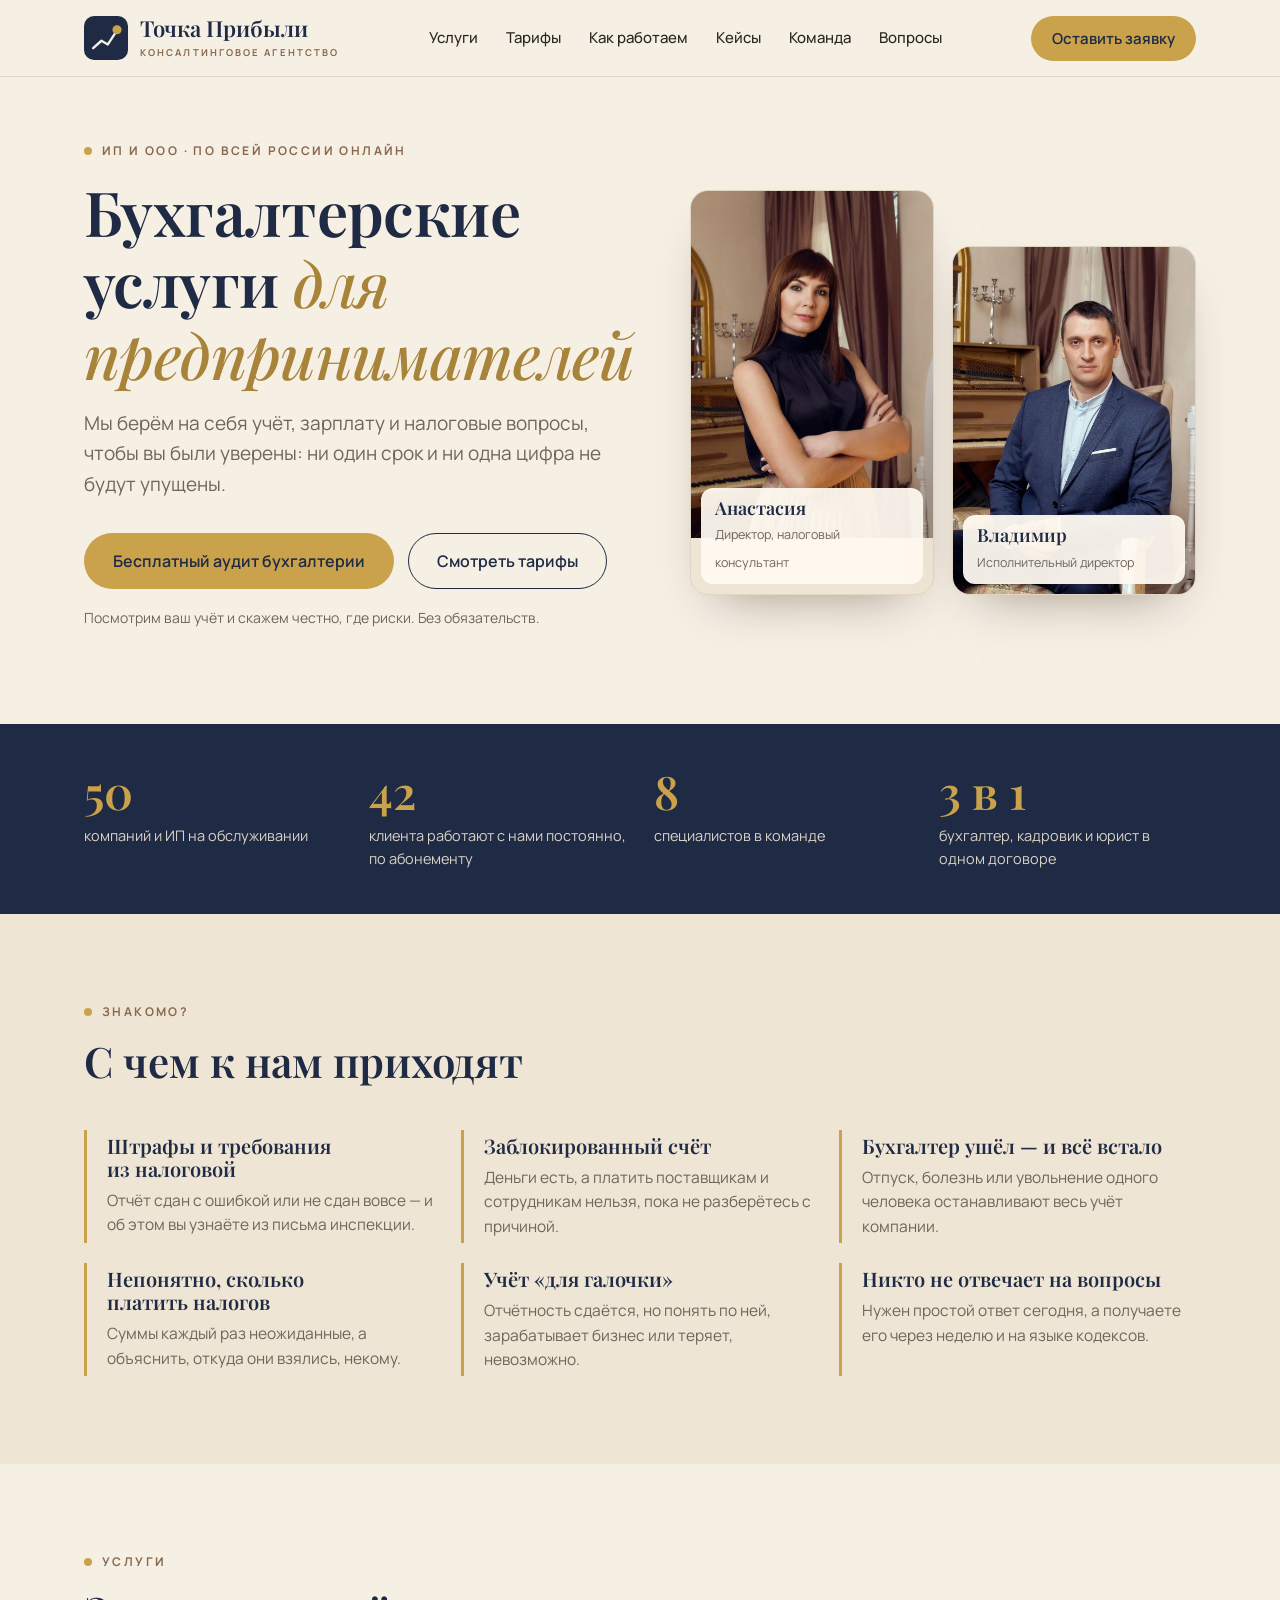
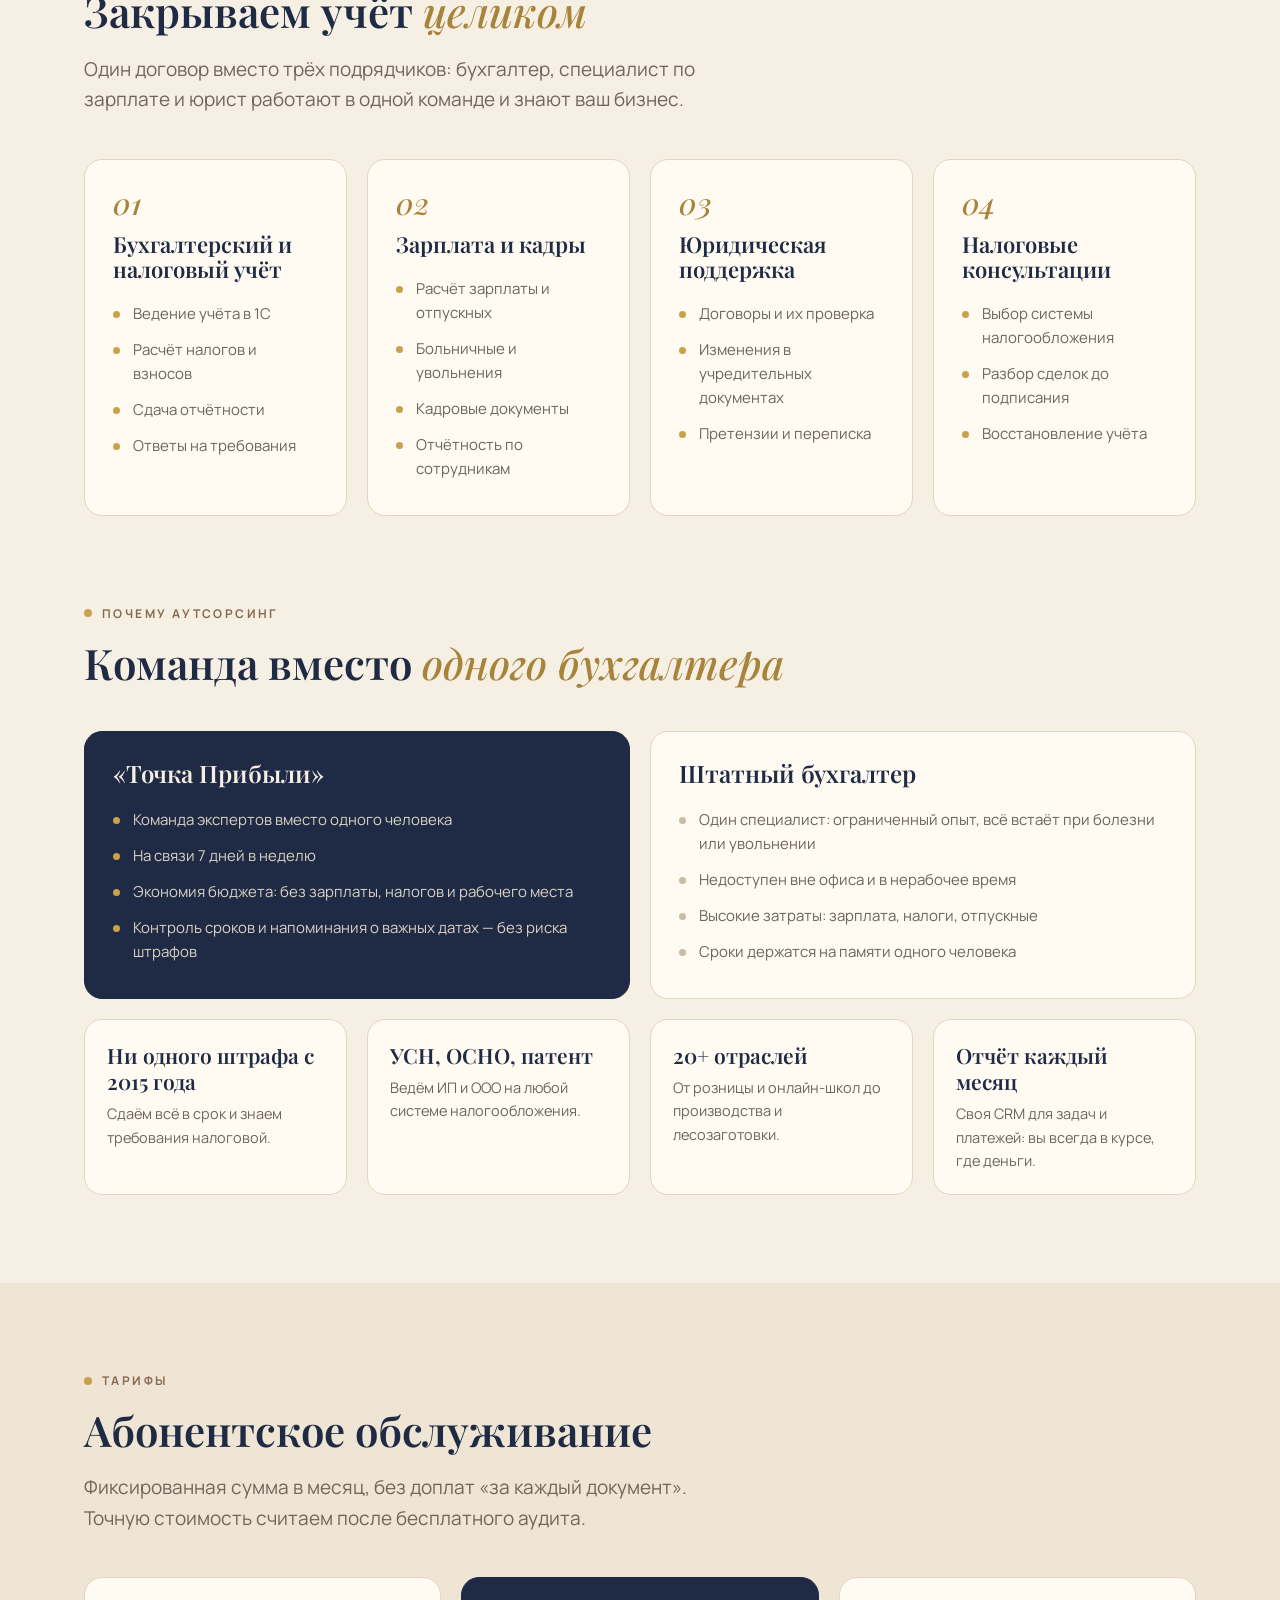
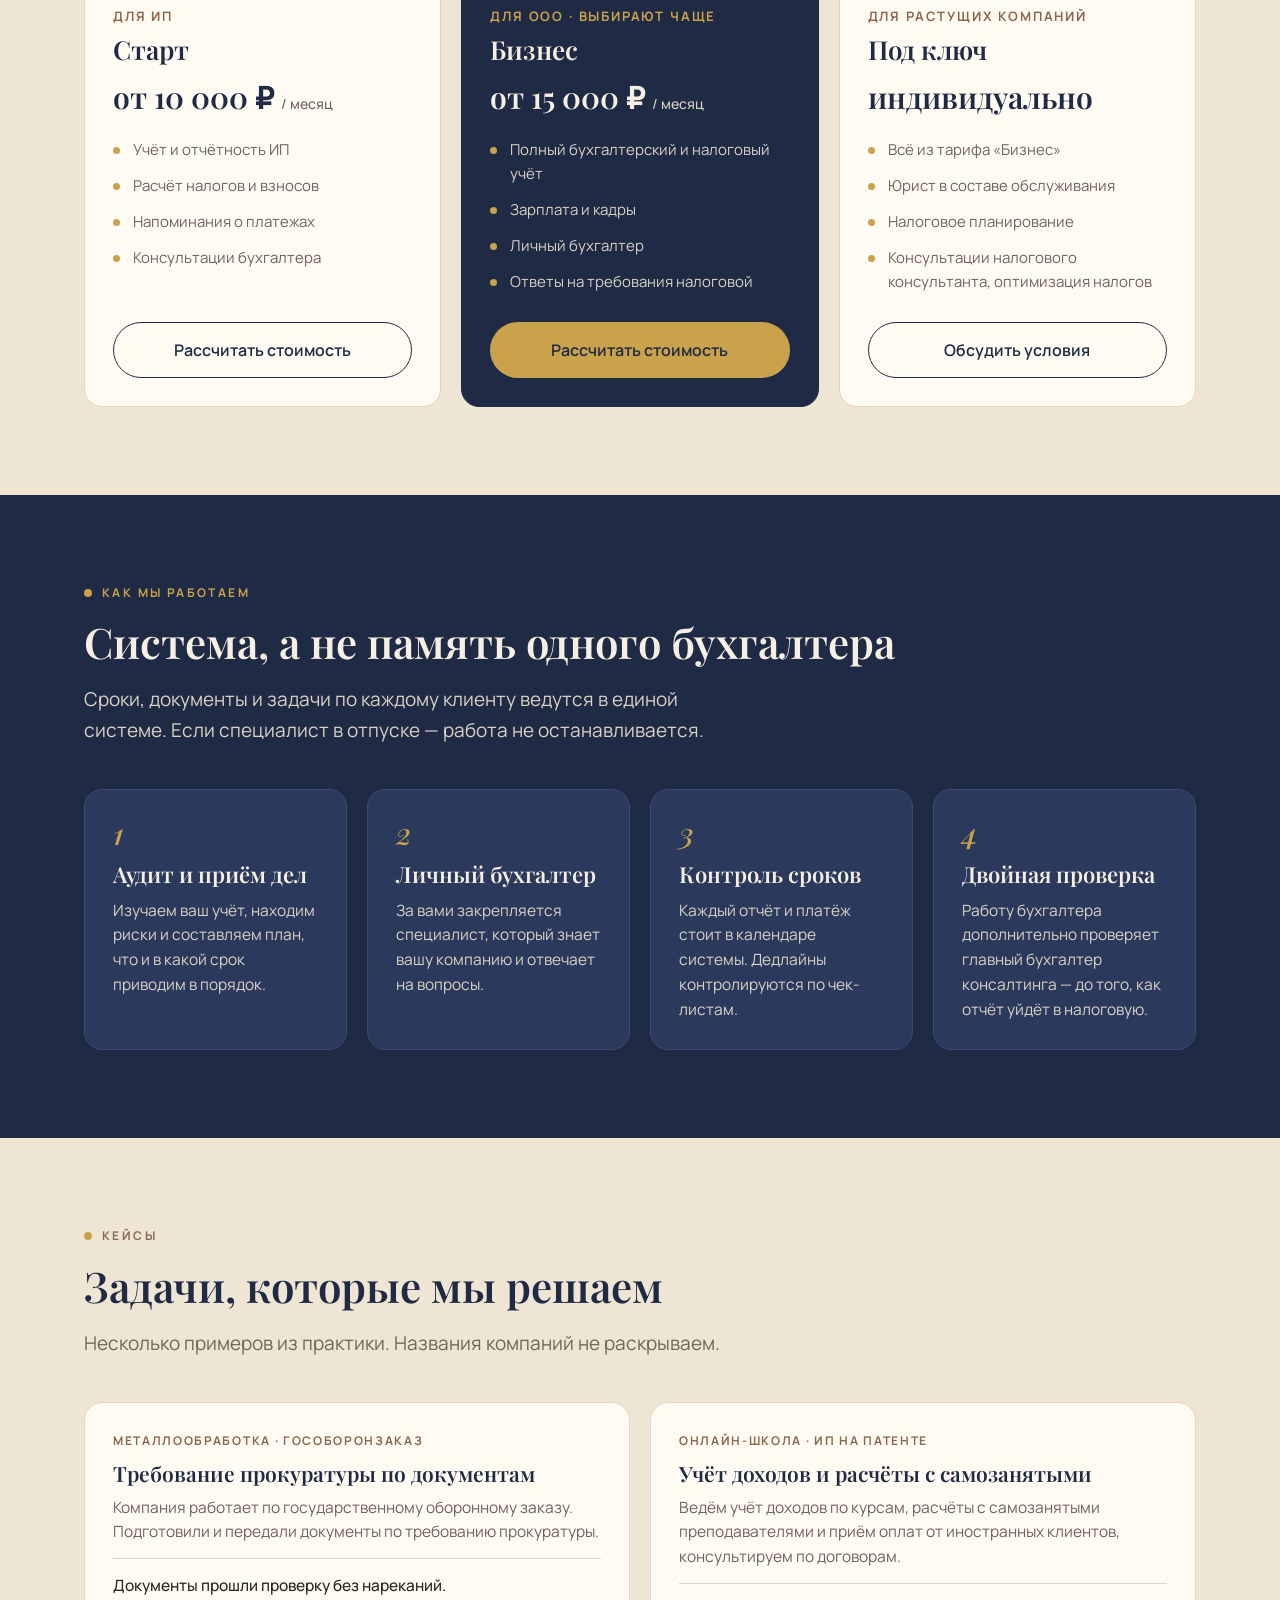
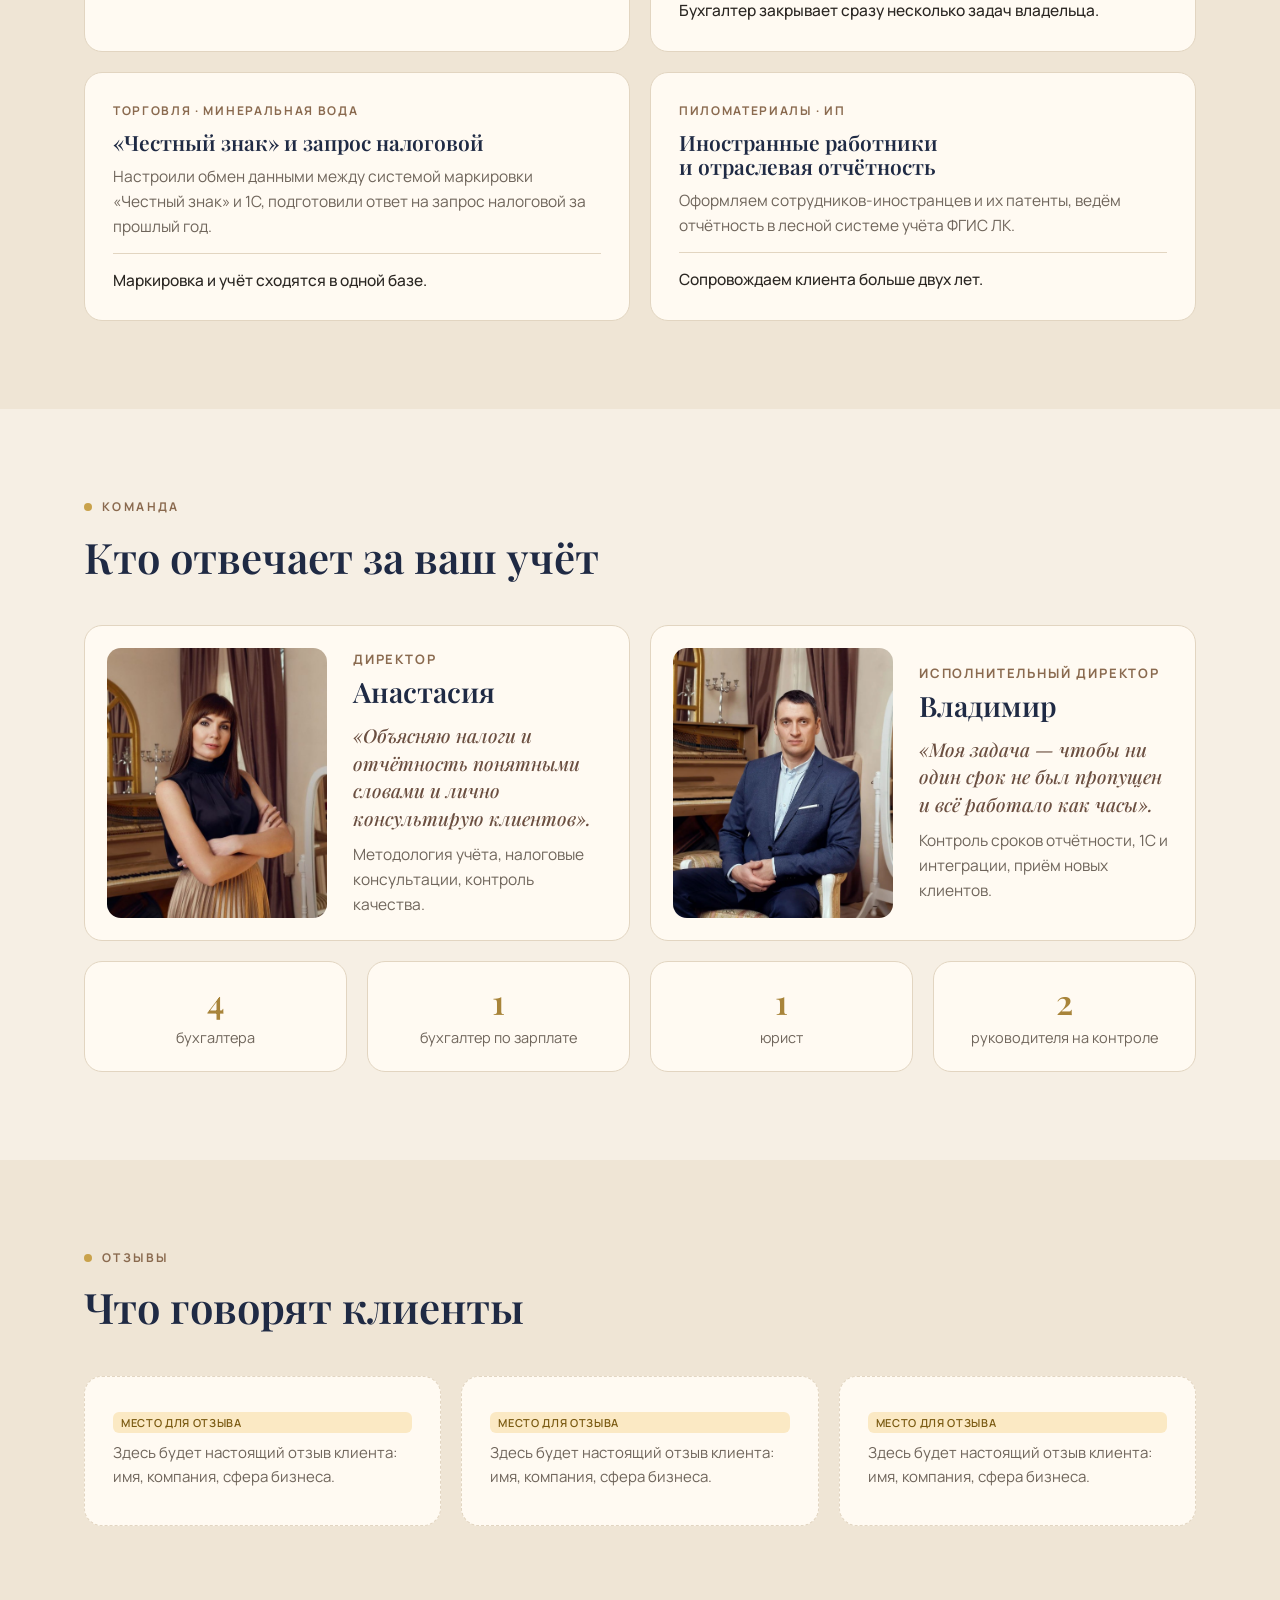
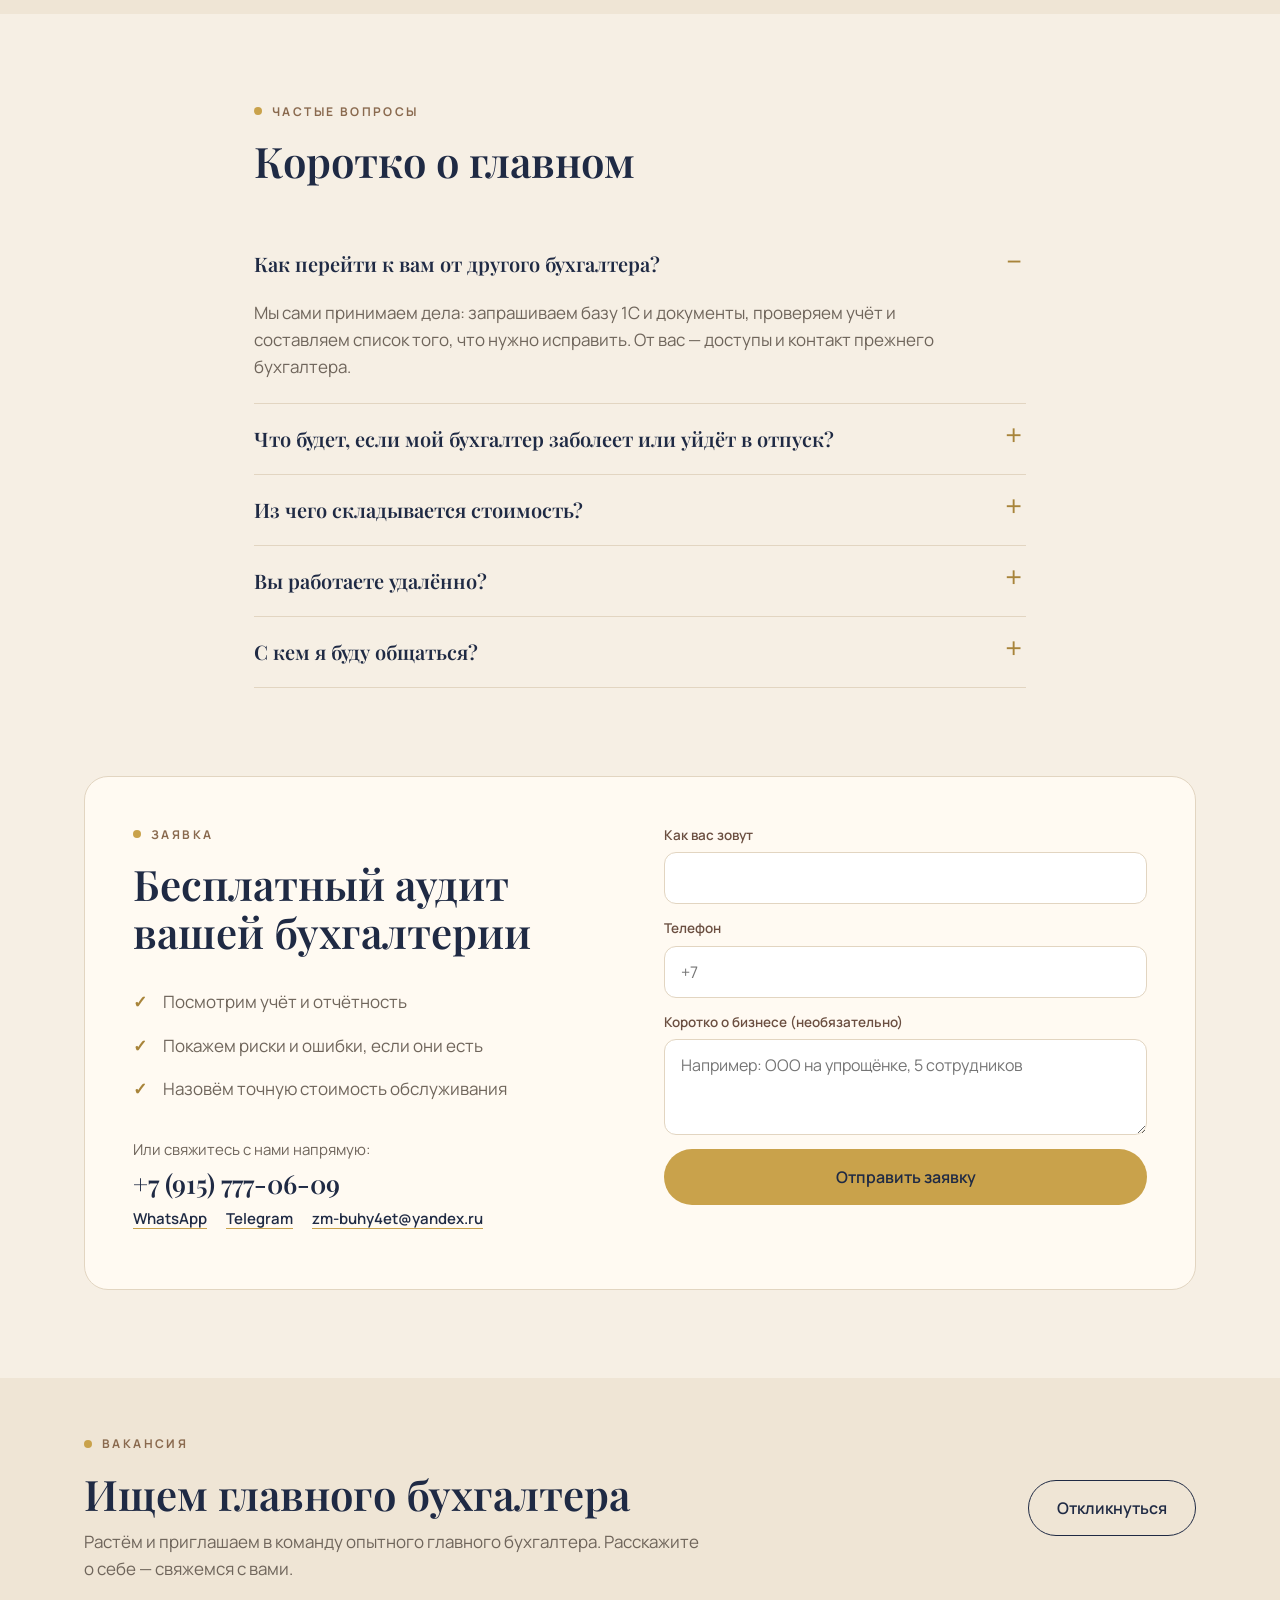
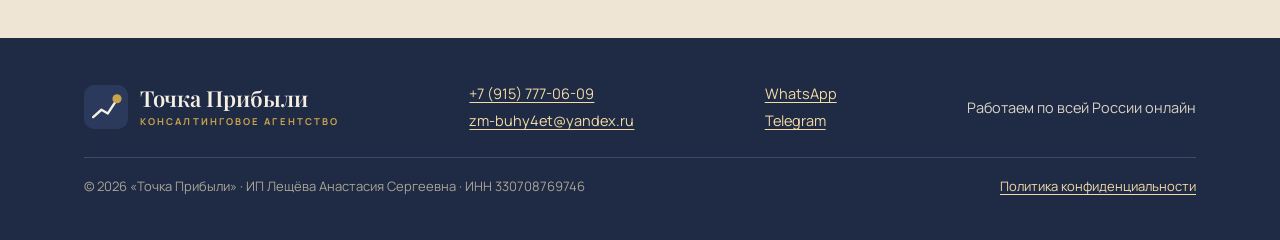
==== index.html @ 7313e1ba "Данные со старого сайта: контакты, кейсы, сравнение, реквизиты Co-Authored-By: Claude Fable 5.2 <nor" ====
<!doctype html>
<html lang="ru">
<head>
<meta charset="utf-8">
<meta name="viewport" content="width=device-width, initial-scale=1">
<title>Точка Прибыли — бухгалтерия и налоговый консалтинг для бизнеса</title>
<meta name="description" content="Консалтинговое агентство «Точка Прибыли»: бухгалтерское обслуживание, зарплата и кадры, юридическая поддержка. За ваш учёт лично отвечают владельцы.">
<link rel="icon" href="logo-mark.svg" type="image/svg+xml">
<link rel="preconnect" href="https://fonts.googleapis.com">
<link rel="preconnect" href="https://fonts.gstatic.com" crossorigin>
<link href="https://fonts.googleapis.com/css2?family=Manrope:wght@400;500;600;700&family=Playfair+Display:ital,wght@0,500;0,600;1,500&display=swap" rel="stylesheet">
<style>
  /* Палитра взята с фотографий: кремовые стены, шторы какао, синий пиджак, золотые рамы */
  :root {
    --cream: #f6efe4;
    --cream-2: #efe5d5;
    --paper: #fffaf2;
    --cocoa: #6b4f41;
    --cocoa-soft: #8a6a4f;
    --navy: #1f2a44;
    --navy-2: #2b3a5c;
    --gold: #c9a24b;
    --gold-dark: #a8843a;
    --ink: #2a2622;
    --muted: #6f655b;
    --line: #e2d5c1;
    --serif: 'Playfair Display', Georgia, 'Times New Roman', serif;
    --sans: Manrope, 'Helvetica Neue', Arial, sans-serif;
  }
  * { box-sizing: border-box; }
  html { scroll-behavior: smooth; }
  body { margin: 0; background: var(--cream); color: var(--ink); font-family: var(--sans); font-size: 17px; line-height: 1.6; -webkit-font-smoothing: antialiased; }
  img { max-width: 100%; display: block; }
  a { color: inherit; }
  .wrap { max-width: 1160px; margin: 0 auto; padding: 0 24px; }
  h1, h2, h3 { font-family: var(--serif); font-weight: 600; color: var(--navy); line-height: 1.15; margin: 0; text-wrap: balance; }
  h1 { font-size: clamp(36px, 5.2vw, 62px); letter-spacing: -0.01em; }
  h2 { font-size: clamp(28px, 3.6vw, 42px); }
  h3 { font-size: 22px; }
  h1 em, h2 em { font-style: italic; font-weight: 500; color: var(--gold-dark); }
  section { padding: 88px 0; }
  .eyebrow { font-size: 12px; font-weight: 700; letter-spacing: 0.2em; text-transform: uppercase; color: var(--cocoa-soft); margin-bottom: 16px; display: flex; align-items: center; gap: 10px; }
  .eyebrow::before { content: ""; width: 8px; height: 8px; border-radius: 50%; background: var(--gold); }
  .lead { font-size: 19px; color: var(--muted); max-width: 640px; margin: 18px 0 0; }
  .head { margin-bottom: 44px; }

  .btn { display: inline-flex; align-items: center; justify-content: center; gap: 10px; padding: 16px 28px; border-radius: 999px; font: 600 16px var(--sans); text-decoration: none; border: 1.5px solid transparent; cursor: pointer; transition: transform .15s, background .15s, color .15s; }
  .btn:hover { transform: translateY(-1px); }
  .btn-gold { background: var(--gold); color: var(--navy); }
  .btn-gold:hover { background: #d6b05b; }
  .btn-line { border-color: var(--navy); color: var(--navy); background: transparent; }
  .btn-line:hover { background: var(--navy); color: var(--cream); }
  .btn:focus-visible, a:focus-visible, summary:focus-visible, input:focus-visible, textarea:focus-visible { outline: 3px solid var(--gold); outline-offset: 3px; }

  /* Шапка */
  header.top { position: sticky; top: 0; z-index: 20; background: rgba(246,239,228,.92); backdrop-filter: blur(10px); border-bottom: 1px solid var(--line); }
  .top .wrap { display: flex; align-items: center; justify-content: space-between; gap: 24px; height: 76px; }
  .logo { display: flex; align-items: center; gap: 12px; text-decoration: none; }
  .logo svg { width: 44px; height: 44px; flex: none; }
  .logo b { display: block; font: 600 22px/1.1 var(--serif); color: var(--navy); white-space: nowrap; }
  .logo span { display: block; font-size: 9.5px; font-weight: 700; letter-spacing: .22em; text-transform: uppercase; color: var(--cocoa-soft); margin-top: 4px; white-space: nowrap; }
  nav.menu { display: flex; gap: 28px; font-size: 15px; font-weight: 500; }
  nav.menu a { text-decoration: none; color: var(--ink); }
  nav.menu a:hover { color: var(--gold-dark); }
  .top .btn { padding: 11px 20px; font-size: 15px; }

  /* Первый экран */
  .hero { padding: 64px 0 80px; }
  .hero .wrap { display: grid; grid-template-columns: 1.05fr 1fr; gap: 56px; align-items: center; }
  .hero-cta { display: flex; flex-wrap: wrap; gap: 14px; margin-top: 34px; }
  .hero-note { margin-top: 18px; font-size: 14px; color: var(--muted); }
  .duo { display: grid; grid-template-columns: 1fr 1fr; gap: 18px; }
  .person { position: relative; border-radius: 18px; overflow: hidden; background: var(--cream-2); border: 1px solid var(--line); box-shadow: 0 24px 50px -28px rgba(60,40,25,.5); }
  .person:nth-child(2) { margin-top: 56px; }
  .person img { width: 100%; aspect-ratio: 3 / 4.3; object-fit: cover; }
  .person .anastasia { object-position: 50% 30%; }
  .person .vladimir { object-position: 56% 30%; }
  .person figcaption { position: absolute; left: 10px; right: 10px; bottom: 10px; background: rgba(255,250,242,.94); border-radius: 12px; padding: 10px 14px; }
  .person figcaption b { display: block; font: 600 18px/1.2 var(--serif); color: var(--navy); }
  .person figcaption span { font-size: 12.5px; color: var(--muted); }
  figure { margin: 0; }

  /* Цифры */
  .stats { background: var(--navy); color: var(--cream); padding: 44px 0; }
  .stats .wrap { display: grid; grid-template-columns: repeat(4, 1fr); gap: 28px; }
  .stat b { display: block; font: 600 46px/1 var(--serif); color: var(--gold); }
  .stat span { display: block; margin-top: 10px; font-size: 14.5px; color: #d9d2c5; }

  /* Сетки карточек */
  .grid { display: grid; gap: 20px; }
  .g3 { grid-template-columns: repeat(3, 1fr); }
  .g4 { grid-template-columns: repeat(4, 1fr); }
  .g2 { grid-template-columns: repeat(2, 1fr); }
  .card { background: var(--paper); border: 1px solid var(--line); border-radius: 18px; padding: 28px; }
  .card p { margin: 10px 0 0; color: var(--muted); font-size: 15.5px; }
  .card ul { margin: 14px 0 0; padding: 0; list-style: none; font-size: 15px; color: var(--muted); }
  .card li { padding: 6px 0 6px 20px; position: relative; }
  .card li::before { content: ""; position: absolute; left: 0; top: 15px; width: 7px; height: 7px; border-radius: 50%; background: var(--gold); }
  .num { font: 500 italic 30px/1 var(--serif); color: var(--gold-dark); margin-bottom: 14px; }

  .pains { background: var(--cream-2); }
  .pain { border-left: 3px solid var(--gold); padding: 4px 0 4px 20px; }
  .pain h3 { font-size: 20px; }
  .pain p { margin: 8px 0 0; color: var(--muted); font-size: 15.5px; }

  /* Тарифы */
  .plan { display: flex; flex-direction: column; }
  .plan .for { font-size: 13px; font-weight: 700; letter-spacing: .14em; text-transform: uppercase; color: var(--cocoa-soft); }
  .plan h3 { margin-top: 8px; font-size: 26px; }
  .price { margin: 16px 0 4px; font: 600 30px/1.1 var(--serif); color: var(--navy); }
  .price small { font: 500 14px var(--sans); color: var(--muted); }
  .plan ul { flex: 1; }
  .plan .btn { margin-top: 22px; }
  .plan.best { background: var(--navy); border-color: var(--navy); color: var(--cream); }
  .plan.best h3, .plan.best .price { color: var(--cream); }
  .plan.best .for { color: var(--gold); }
  .plan.best ul, .plan.best .price small { color: #d9d2c5; }
  .todo { display: inline-block; font: 600 11px var(--sans); letter-spacing: .06em; text-transform: uppercase; background: #fbe9c4; color: #7a5a12; border-radius: 6px; padding: 3px 8px; vertical-align: middle; }

  /* Как мы работаем */
  .work { background: var(--navy); color: var(--cream); }
  .work h2, .work h3 { color: var(--cream); }
  .work .eyebrow { color: var(--gold); }
  .work .lead { color: #d9d2c5; }
  .work .card { background: var(--navy-2); border-color: #3b4a6e; }
  .work .card p { color: #d9d2c5; }
  .work .num { color: var(--gold); }

  /* Основатели */
  .founder { display: grid; grid-template-columns: 220px 1fr; gap: 26px; align-items: center; padding: 22px; }
  .founder img { width: 220px; height: 270px; object-fit: cover; border-radius: 14px; }
  .founder .role { font-size: 13px; font-weight: 700; letter-spacing: .14em; text-transform: uppercase; color: var(--cocoa-soft); }
  .founder h3 { font-size: 28px; margin-top: 6px; }
  .founder blockquote { margin: 14px 0 0; font: 500 italic 19px/1.45 var(--serif); color: var(--cocoa); }
  .roles { margin-top: 20px; }
  .roles .card { padding: 22px; text-align: center; }
  .roles b { display: block; font: 600 34px/1 var(--serif); color: var(--gold-dark); }
  .roles span { display: block; margin-top: 8px; font-size: 14.5px; color: var(--muted); }

  .review { border-style: dashed; color: var(--muted); font-size: 15px; min-height: 150px; display: flex; flex-direction: column; justify-content: center; gap: 8px; }

  /* Аутсорс против штатного бухгалтера */
  .vs h3 { font-size: 24px; margin-bottom: 6px; }
  .vs .yes { background: var(--navy); border-color: var(--navy); }
  .vs .yes h3 { color: var(--cream); }
  .vs .yes ul { color: #d9d2c5; }
  .vs .no li::before { background: #c9bba6; }
  .facts { margin-top: 20px; }
  .facts .card { padding: 22px; }
  .facts b { display: block; font: 600 21px/1.25 var(--serif); color: var(--navy); }
  .facts span { display: block; margin-top: 8px; font-size: 14.5px; color: var(--muted); }

  /* Кейсы */
  .case .tag { font-size: 12px; font-weight: 700; letter-spacing: .14em; text-transform: uppercase; color: var(--cocoa-soft); margin-bottom: 10px; }
  .case h3 { font-size: 21px; }
  .case .res { margin-top: 14px; padding-top: 14px; border-top: 1px solid var(--line); color: var(--ink); font-weight: 500; }

  .direct { margin-top: 28px; font-size: 15px; color: var(--muted); }
  .direct a { display: inline-block; margin: 8px 16px 0 0; font-weight: 600; color: var(--navy); text-decoration-color: var(--gold); text-underline-offset: 4px; }
  .direct .tel { display: block; font: 600 26px/1.2 var(--serif); text-decoration: none; margin-top: 6px; }
  footer a { color: #f3dca6; text-underline-offset: 3px; }
  footer .cols { display: grid; gap: 4px; }
  footer .legal { width: 100%; border-top: 1px solid #3b4a6e; padding-top: 18px; font-size: 13px; color: #a9a497; display: flex; gap: 8px 24px; flex-wrap: wrap; justify-content: space-between; }

  /* Вопросы */
  .faq { max-width: 820px; }
  details { border-bottom: 1px solid var(--line); }
  summary { cursor: pointer; list-style: none; padding: 22px 40px 22px 0; position: relative; font: 600 20px/1.3 var(--serif); color: var(--navy); }
  summary::-webkit-details-marker { display: none; }
  summary::after { content: "+"; position: absolute; right: 4px; top: 16px; font: 400 30px/1 var(--sans); color: var(--gold-dark); }
  details[open] summary::after { content: "–"; }
  details p { margin: 0 0 22px; color: var(--muted); max-width: 700px; }

  /* Заявка */
  .lead-box { background: var(--paper); border: 1px solid var(--line); border-radius: 24px; padding: 48px; display: grid; grid-template-columns: 1fr 1fr; gap: 48px; align-items: start; }
  form { display: grid; gap: 14px; }
  label { font-size: 13.5px; font-weight: 600; color: var(--cocoa); display: grid; gap: 6px; }
  input, textarea { font: 400 16px var(--sans); color: var(--ink); background: #fff; border: 1.5px solid var(--line); border-radius: 12px; padding: 14px 16px; width: 100%; }
  textarea { resize: vertical; min-height: 96px; }
  .form-msg { font-size: 14px; color: var(--muted); min-height: 22px; margin: 0; }
  .checks { list-style: none; padding: 0; margin: 24px 0 0; }
  .checks li { padding: 8px 0 8px 30px; position: relative; color: var(--muted); }
  .checks li::before { content: "✓"; position: absolute; left: 0; color: var(--gold-dark); font-weight: 700; }

  /* Вакансия */
  .job { background: var(--cream-2); padding: 56px 0; }
  .job .wrap { display: flex; align-items: center; justify-content: space-between; gap: 32px; flex-wrap: wrap; }
  .job p { margin: 10px 0 0; color: var(--muted); max-width: 620px; }

  footer { background: var(--navy); color: #d9d2c5; padding: 44px 0; font-size: 14.5px; }
  footer .wrap { display: flex; justify-content: space-between; gap: 24px; flex-wrap: wrap; align-items: center; }
  footer .logo b { color: var(--cream); }
  footer .logo span { color: var(--gold); }
  footer .todo { background: #3b4a6e; color: #f3dca6; }

  @media (max-width: 980px) {
    nav.menu { display: none; }
    .hero .wrap, .lead-box { grid-template-columns: 1fr; }
    .g4, .stats .wrap { grid-template-columns: repeat(2, 1fr); }
    .g3 { grid-template-columns: 1fr; }
    .g2 { grid-template-columns: 1fr; }
  }
  @media (max-width: 600px) {
    body { font-size: 16px; }
    .wrap { padding: 0 16px; }
    section { padding: 60px 0; }
    .hero { padding: 36px 0 56px; }
    .top .wrap { height: 64px; }
    .top .btn { display: none; }
    .logo b { font-size: 19px; }
    .g4 { grid-template-columns: 1fr; }
    .stat b { font-size: 38px; }
    .person:nth-child(2) { margin-top: 28px; }
    .person figcaption { padding: 8px 10px; }
    .person figcaption b { font-size: 15px; }
    .person figcaption span { font-size: 11px; }
    .founder { grid-template-columns: 1fr; }
    .founder img { width: 100%; height: 320px; object-position: 50% 25%; }
    .lead-box { padding: 26px 20px; gap: 28px; }
    .hero-cta .btn { width: 100%; }
    .roles.g4 { grid-template-columns: repeat(2, 1fr); }
  }
  @media (prefers-reduced-motion: reduce) { html { scroll-behavior: auto; } .btn { transition: none; } }
</style>
</head>
<body>

<header class="top">
  <div class="wrap">
    <a class="logo" href="#top" aria-label="Точка Прибыли — на главную">
      <svg viewBox="0 0 48 48" aria-hidden="true"><rect width="48" height="48" rx="11" fill="#1f2a44"/><polyline points="10,35 19,27 26,31 35.5,16.5" fill="none" stroke="#f6efe4" stroke-width="2.6" stroke-linecap="round" stroke-linejoin="round"/><circle cx="36" cy="15" r="5" fill="#c9a24b"/></svg>
      <div><b>Точка Прибыли</b><span>Консалтинговое агентство</span></div>
    </a>
    <nav class="menu" aria-label="Разделы">
      <a href="#services">Услуги</a>
      <a href="#plans">Тарифы</a>
      <a href="#work">Как работаем</a>
      <a href="#cases">Кейсы</a>
      <a href="#team">Команда</a>
      <a href="#faq">Вопросы</a>
    </nav>
    <a class="btn btn-gold" href="#request">Оставить заявку</a>
  </div>
</header>

<main id="top">

<section class="hero">
  <div class="wrap">
    <div>
      <div class="eyebrow">ИП и ООО · по всей России онлайн</div>
      <h1>Бухгалтерские услуги <em>для предпринимателей</em></h1>
      <p class="lead">Мы берём на себя учёт, зарплату и налоговые вопросы, чтобы вы были уверены: ни один срок и ни одна цифра не будут упущены.</p>
      <div class="hero-cta">
        <a class="btn btn-gold" href="#request">Бесплатный аудит бухгалтерии</a>
        <a class="btn btn-line" href="#plans">Смотреть тарифы</a>
      </div>
      <p class="hero-note">Посмотрим ваш учёт и скажем честно, где риски. Без обязательств.</p>
    </div>
    <div class="duo">
      <figure class="person">
        <img class="anastasia" src="img/anastasia.jpg" alt="Анастасия, директор агентства «Точка Прибыли»">
        <figcaption><b>Анастасия</b><span>Директор, налоговый консультант</span></figcaption>
      </figure>
      <figure class="person">
        <img class="vladimir" src="img/vladimir.jpg" alt="Владимир, исполнительный директор агентства «Точка Прибыли»">
        <figcaption><b>Владимир</b><span>Исполнительный директор</span></figcaption>
      </figure>
    </div>
  </div>
</section>

<div class="stats" aria-label="Агентство в цифрах">
  <div class="wrap">
    <div class="stat"><b>50</b><span>компаний и ИП на обслуживании</span></div>
    <div class="stat"><b>42</b><span>клиента работают с нами постоянно, по абонементу</span></div>
    <div class="stat"><b>8</b><span>специалистов в команде</span></div>
    <div class="stat"><b>3 в 1</b><span>бухгалтер, кадровик и юрист в одном договоре</span></div>
  </div>
</div>

<section class="pains">
  <div class="wrap">
    <div class="head">
      <div class="eyebrow">Знакомо?</div>
      <h2>С чем к нам приходят</h2>
    </div>
    <div class="grid g3">
      <div class="pain"><h3>Штрафы и требования из налоговой</h3><p>Отчёт сдан с ошибкой или не сдан вовсе — и об этом вы узнаёте из письма инспекции.</p></div>
      <div class="pain"><h3>Заблокированный счёт</h3><p>Деньги есть, а платить поставщикам и сотрудникам нельзя, пока не разберётесь с причиной.</p></div>
      <div class="pain"><h3>Бухгалтер ушёл — и всё встало</h3><p>Отпуск, болезнь или увольнение одного человека останавливают весь учёт компании.</p></div>
      <div class="pain"><h3>Непонятно, сколько платить налогов</h3><p>Суммы каждый раз неожиданные, а объяснить, откуда они взялись, некому.</p></div>
      <div class="pain"><h3>Учёт «для галочки»</h3><p>Отчётность сдаётся, но понять по ней, зарабатывает бизнес или теряет, невозможно.</p></div>
      <div class="pain"><h3>Никто не отвечает на вопросы</h3><p>Нужен простой ответ сегодня, а получаете его через неделю и на языке кодексов.</p></div>
    </div>
  </div>
</section>

<section id="services">
  <div class="wrap">
    <div class="head">
      <div class="eyebrow">Услуги</div>
      <h2>Закрываем учёт <em>целиком</em></h2>
      <p class="lead">Один договор вместо трёх подрядчиков: бухгалтер, специалист по зарплате и юрист работают в одной команде и знают ваш бизнес.</p>
    </div>
    <div class="grid g4">
      <div class="card"><div class="num">01</div><h3>Бухгалтерский и налоговый учёт</h3><ul><li>Ведение учёта в 1С</li><li>Расчёт налогов и взносов</li><li>Сдача отчётности</li><li>Ответы на требования</li></ul></div>
      <div class="card"><div class="num">02</div><h3>Зарплата и кадры</h3><ul><li>Расчёт зарплаты и отпускных</li><li>Больничные и увольнения</li><li>Кадровые документы</li><li>Отчётность по сотрудникам</li></ul></div>
      <div class="card"><div class="num">03</div><h3>Юридическая поддержка</h3><ul><li>Договоры и их проверка</li><li>Изменения в учредительных документах</li><li>Претензии и переписка</li></ul></div>
      <div class="card"><div class="num">04</div><h3>Налоговые консультации</h3><ul><li>Выбор системы налогообложения</li><li>Разбор сделок до подписания</li><li>Восстановление учёта</li></ul></div>
    </div>
  </div>
</section>

<section id="why" style="padding-top:0">
  <div class="wrap">
    <div class="head">
      <div class="eyebrow">Почему аутсорсинг</div>
      <h2>Команда вместо <em>одного бухгалтера</em></h2>
    </div>
    <div class="grid g2 vs">
      <div class="card yes">
        <h3>«Точка Прибыли»</h3>
        <ul>
          <li>Команда экспертов вместо одного человека</li>
          <li>На связи 7 дней в неделю</li>
          <li>Экономия бюджета: без зарплаты, налогов и рабочего места</li>
          <li>Контроль сроков и напоминания о важных датах — без риска штрафов</li>
        </ul>
      </div>
      <div class="card no">
        <h3>Штатный бухгалтер</h3>
        <ul>
          <li>Один специалист: ограниченный опыт, всё встаёт при болезни или увольнении</li>
          <li>Недоступен вне офиса и в нерабочее время</li>
          <li>Высокие затраты: зарплата, налоги, отпускные</li>
          <li>Сроки держатся на памяти одного человека</li>
        </ul>
      </div>
    </div>
    <div class="grid g4 facts">
      <div class="card"><b>Ни одного штрафа с 2015 года</b><span>Сдаём всё в срок и знаем требования налоговой.</span></div>
      <div class="card"><b>УСН, ОСНО, патент</b><span>Ведём ИП и ООО на любой системе налогообложения.</span></div>
      <div class="card"><b>20+ отраслей</b><span>От розницы и онлайн-школ до производства и лесозаготовки.</span></div>
      <div class="card"><b>Отчёт каждый месяц</b><span>Своя CRM для задач и платежей: вы всегда в курсе, где деньги.</span></div>
    </div>
  </div>
</section>

<section id="plans" class="pains">
  <div class="wrap">
    <div class="head">
      <div class="eyebrow">Тарифы</div>
      <h2>Абонентское обслуживание</h2>
      <p class="lead">Фиксированная сумма в месяц, без доплат «за каждый документ». Точную стоимость считаем после бесплатного аудита.</p>
    </div>
    <div class="grid g3">
      <div class="card plan">
        <div class="for">Для ИП</div><h3>Старт</h3>
        <div class="price">от 10 000 ₽ <small>/ месяц</small></div>
        <ul><li>Учёт и отчётность ИП</li><li>Расчёт налогов и взносов</li><li>Напоминания о платежах</li><li>Консультации бухгалтера</li></ul>
        <a class="btn btn-line" href="#request">Рассчитать стоимость</a>
      </div>
      <div class="card plan best">
        <div class="for">Для ООО · выбирают чаще</div><h3>Бизнес</h3>
        <div class="price">от 15 000 ₽ <small>/ месяц</small></div>
        <ul><li>Полный бухгалтерский и налоговый учёт</li><li>Зарплата и кадры</li><li>Личный бухгалтер</li><li>Ответы на требования налоговой</li></ul>
        <a class="btn btn-gold" href="#request">Рассчитать стоимость</a>
      </div>
      <div class="card plan">
        <div class="for">Для растущих компаний</div><h3>Под ключ</h3>
        <div class="price">индивидуально</div>
        <ul><li>Всё из тарифа «Бизнес»</li><li>Юрист в составе обслуживания</li><li>Налоговое планирование</li><li>Консультации налогового консультанта, оптимизация налогов</li></ul>
        <a class="btn btn-line" href="#request">Обсудить условия</a>
      </div>
    </div>
  </div>
</section>

<section id="work" class="work">
  <div class="wrap">
    <div class="head">
      <div class="eyebrow">Как мы работаем</div>
      <h2>Система, а не память одного бухгалтера</h2>
      <p class="lead">Сроки, документы и задачи по каждому клиенту ведутся в единой системе. Если специалист в отпуске — работа не останавливается.</p>
    </div>
    <div class="grid g4">
      <div class="card"><div class="num">1</div><h3>Аудит и приём дел</h3><p>Изучаем ваш учёт, находим риски и составляем план, что и в какой срок приводим в порядок.</p></div>
      <div class="card"><div class="num">2</div><h3>Личный бухгалтер</h3><p>За вами закрепляется специалист, который знает вашу компанию и отвечает на вопросы.</p></div>
      <div class="card"><div class="num">3</div><h3>Контроль сроков</h3><p>Каждый отчёт и платёж стоит в календаре системы. Дедлайны контролируются по чек-листам.</p></div>
      <div class="card"><div class="num">4</div><h3>Двойная проверка</h3><p>Работу бухгалтера дополнительно проверяет главный бухгалтер консалтинга — до того, как отчёт уйдёт в налоговую.</p></div>
    </div>
  </div>
</section>

<section id="cases" class="pains">
  <div class="wrap">
    <div class="head">
      <div class="eyebrow">Кейсы</div>
      <h2>Задачи, которые мы решаем</h2>
      <p class="lead">Несколько примеров из практики. Названия компаний не раскрываем.</p>
    </div>
    <div class="grid g2">
      <div class="card case"><div class="tag">Металлообработка · гособоронзаказ</div><h3>Требование прокуратуры по документам</h3><p>Компания работает по государственному оборонному заказу. Подготовили и передали документы по требованию прокуратуры.</p><p class="res">Документы прошли проверку без нареканий.</p></div>
      <div class="card case"><div class="tag">Онлайн-школа · ИП на патенте</div><h3>Учёт доходов и расчёты с самозанятыми</h3><p>Ведём учёт доходов по курсам, расчёты с самозанятыми преподавателями и приём оплат от иностранных клиентов, консультируем по договорам.</p><p class="res">Бухгалтер закрывает сразу несколько задач владельца.</p></div>
      <div class="card case"><div class="tag">Торговля · минеральная вода</div><h3>«Честный знак» и запрос налоговой</h3><p>Настроили обмен данными между системой маркировки «Честный знак» и 1С, подготовили ответ на запрос налоговой за прошлый год.</p><p class="res">Маркировка и учёт сходятся в одной базе.</p></div>
      <div class="card case"><div class="tag">Пиломатериалы · ИП</div><h3>Иностранные работники и отраслевая отчётность</h3><p>Оформляем сотрудников-иностранцев и их патенты, ведём отчётность в лесной системе учёта ФГИС ЛК.</p><p class="res">Сопровождаем клиента больше двух лет.</p></div>
    </div>
  </div>
</section>

<section id="team">
  <div class="wrap">
    <div class="head">
      <div class="eyebrow">Команда</div>
      <h2>Кто отвечает за ваш учёт</h2>
    </div>
    <div class="grid g2">
      <div class="card founder">
        <img src="img/anastasia.jpg" alt="Анастасия" style="object-position:50% 20%">
        <div>
          <div class="role">Директор</div>
          <h3>Анастасия</h3>
          <blockquote>«Объясняю налоги и отчётность понятными словами и лично консультирую клиентов».</blockquote>
          <p>Методология учёта, налоговые консультации, контроль качества.</p>
        </div>
      </div>
      <div class="card founder">
        <img src="img/vladimir.jpg" alt="Владимир" style="object-position:56% 20%">
        <div>
          <div class="role">Исполнительный директор</div>
          <h3>Владимир</h3>
          <blockquote>«Моя задача — чтобы ни один срок не был пропущен и всё работало как часы».</blockquote>
          <p>Контроль сроков отчётности, 1С и интеграции, приём новых клиентов.</p>
        </div>
      </div>
    </div>
    <div class="grid g4 roles">
      <div class="card"><b>4</b><span>бухгалтера</span></div>
      <div class="card"><b>1</b><span>бухгалтер по зарплате</span></div>
      <div class="card"><b>1</b><span>юрист</span></div>
      <div class="card"><b>2</b><span>руководителя на контроле</span></div>
    </div>
  </div>
</section>

<section class="pains">
  <div class="wrap">
    <div class="head">
      <div class="eyebrow">Отзывы</div>
      <h2>Что говорят клиенты</h2>
    </div>
    <div class="grid g3">
      <div class="card review"><span class="todo">место для отзыва</span>Здесь будет настоящий отзыв клиента: имя, компания, сфера бизнеса.</div>
      <div class="card review"><span class="todo">место для отзыва</span>Здесь будет настоящий отзыв клиента: имя, компания, сфера бизнеса.</div>
      <div class="card review"><span class="todo">место для отзыва</span>Здесь будет настоящий отзыв клиента: имя, компания, сфера бизнеса.</div>
    </div>
  </div>
</section>

<section id="faq">
  <div class="wrap faq">
    <div class="head">
      <div class="eyebrow">Частые вопросы</div>
      <h2>Коротко о главном</h2>
    </div>
    <details open><summary>Как перейти к вам от другого бухгалтера?</summary><p>Мы сами принимаем дела: запрашиваем базу 1С и документы, проверяем учёт и составляем список того, что нужно исправить. От вас — доступы и контакт прежнего бухгалтера.</p></details>
    <details><summary>Что будет, если мой бухгалтер заболеет или уйдёт в отпуск?</summary><p>Задачи и сроки по вашей компании ведутся в общей системе, а не в голове одного человека. Работу подхватывает другой специалист команды, сроки контролирует руководитель.</p></details>
    <details><summary>Из чего складывается стоимость?</summary><p>Из системы налогообложения, количества операций и числа сотрудников. Сумму фиксируем в договоре после бесплатного аудита.</p></details>
    <details><summary>Вы работаете удалённо?</summary><p>Да, ведём ИП и ООО по всей России полностью онлайн. Документы принимаем в электронном виде, отчётность сдаём через интернет.</p></details>
    <details><summary>С кем я буду общаться?</summary><p>С закреплённым за вами бухгалтером. По сложным налоговым вопросам подключается директор агентства Анастасия.</p></details>
  </div>
</section>

<section id="request" style="padding-top:0">
  <div class="wrap">
    <div class="lead-box">
      <div>
        <div class="eyebrow">Заявка</div>
        <h2>Бесплатный аудит вашей бухгалтерии</h2>
        <ul class="checks">
          <li>Посмотрим учёт и отчётность</li>
          <li>Покажем риски и ошибки, если они есть</li>
          <li>Назовём точную стоимость обслуживания</li>
        </ul>
        <div class="direct">Или свяжитесь с нами напрямую:
          <a class="tel" href="tel:+79157770609">+7 (915) 777-06-09</a>
          <a href="https://wa.me/79157770609" target="_blank" rel="noopener">WhatsApp</a>
          <a href="https://t.me/anastasiial2018" target="_blank" rel="noopener">Telegram</a>
          <a href="mailto:zm-buhy4et@yandex.ru">zm-buhy4et@yandex.ru</a>
        </div>
      </div>
      <form id="lead-form" novalidate>
        <label>Как вас зовут<input name="name" autocomplete="name" required></label>
        <label>Телефон<input name="phone" type="tel" autocomplete="tel" placeholder="+7" required></label>
        <label>Коротко о бизнесе (необязательно)<textarea name="about" placeholder="Например: ООО на упрощёнке, 5 сотрудников"></textarea></label>
        <button class="btn btn-gold" type="submit">Отправить заявку</button>
        <p class="form-msg" id="form-msg" role="status"></p>
      </form>
    </div>
  </div>
</section>

<div class="job">
  <div class="wrap">
    <div>
      <div class="eyebrow">Вакансия</div>
      <h2>Ищем главного бухгалтера</h2>
      <p>Растём и приглашаем в команду опытного главного бухгалтера. Расскажите о себе — свяжемся с вами.</p>
    </div>
    <a class="btn btn-line" href="#request">Откликнуться</a>
  </div>
</div>

</main>

<footer>
  <div class="wrap">
    <a class="logo" href="#top">
      <svg viewBox="0 0 48 48" aria-hidden="true"><rect width="48" height="48" rx="11" fill="#2b3a5c"/><polyline points="10,35 19,27 26,31 35.5,16.5" fill="none" stroke="#f6efe4" stroke-width="2.6" stroke-linecap="round" stroke-linejoin="round"/><circle cx="36" cy="15" r="5" fill="#c9a24b"/></svg>
      <div><b>Точка Прибыли</b><span>Консалтинговое агентство</span></div>
    </a>
    <div class="cols">
      <a href="tel:+79157770609">+7 (915) 777-06-09</a>
      <a href="mailto:zm-buhy4et@yandex.ru">zm-buhy4et@yandex.ru</a>
    </div>
    <div class="cols">
      <a href="https://wa.me/79157770609" target="_blank" rel="noopener">WhatsApp</a>
      <a href="https://t.me/anastasiial2018" target="_blank" rel="noopener">Telegram</a>
    </div>
    <div>Работаем по всей России онлайн</div>
    <div class="legal">
      <span>© 2026 «Точка Прибыли» · ИП Лещёва Анастасия Сергеевна · ИНН 330708769746</span>
      <a href="https://tochka-pribili.ru/privacy/" target="_blank" rel="noopener">Политика конфиденциальности</a>
    </div>
  </div>
</footer>

<script>
  // Прототип: заявка никуда не отправляется, только показываем сообщение
  document.getElementById('lead-form').addEventListener('submit', function (e) {
    e.preventDefault();
    var msg = document.getElementById('form-msg');
    if (!this.name.value.trim() || !this.phone.value.trim()) {
      msg.textContent = 'Укажите имя и телефон, чтобы мы могли связаться.';
      return;
    }
    msg.textContent = 'Это прототип: отправка заявок пока не подключена.';
  });
</script>
</body>
</html>
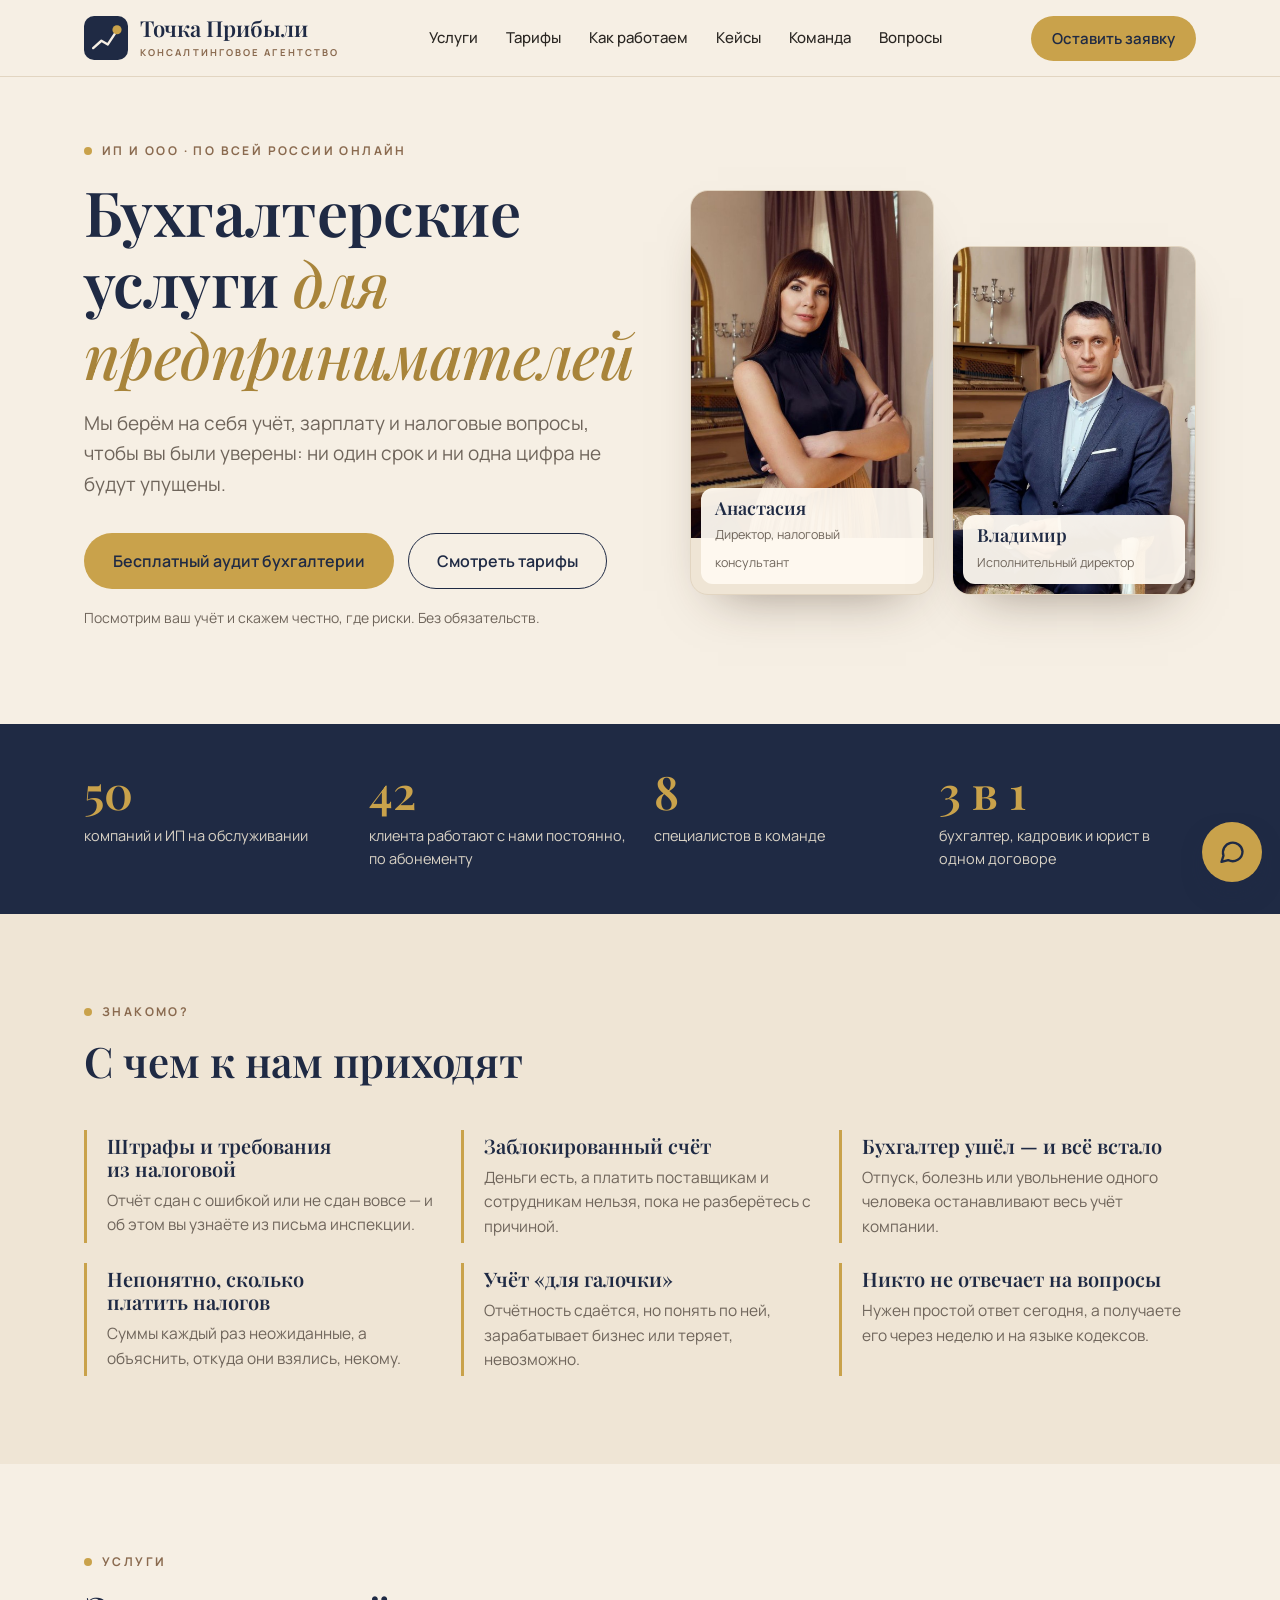
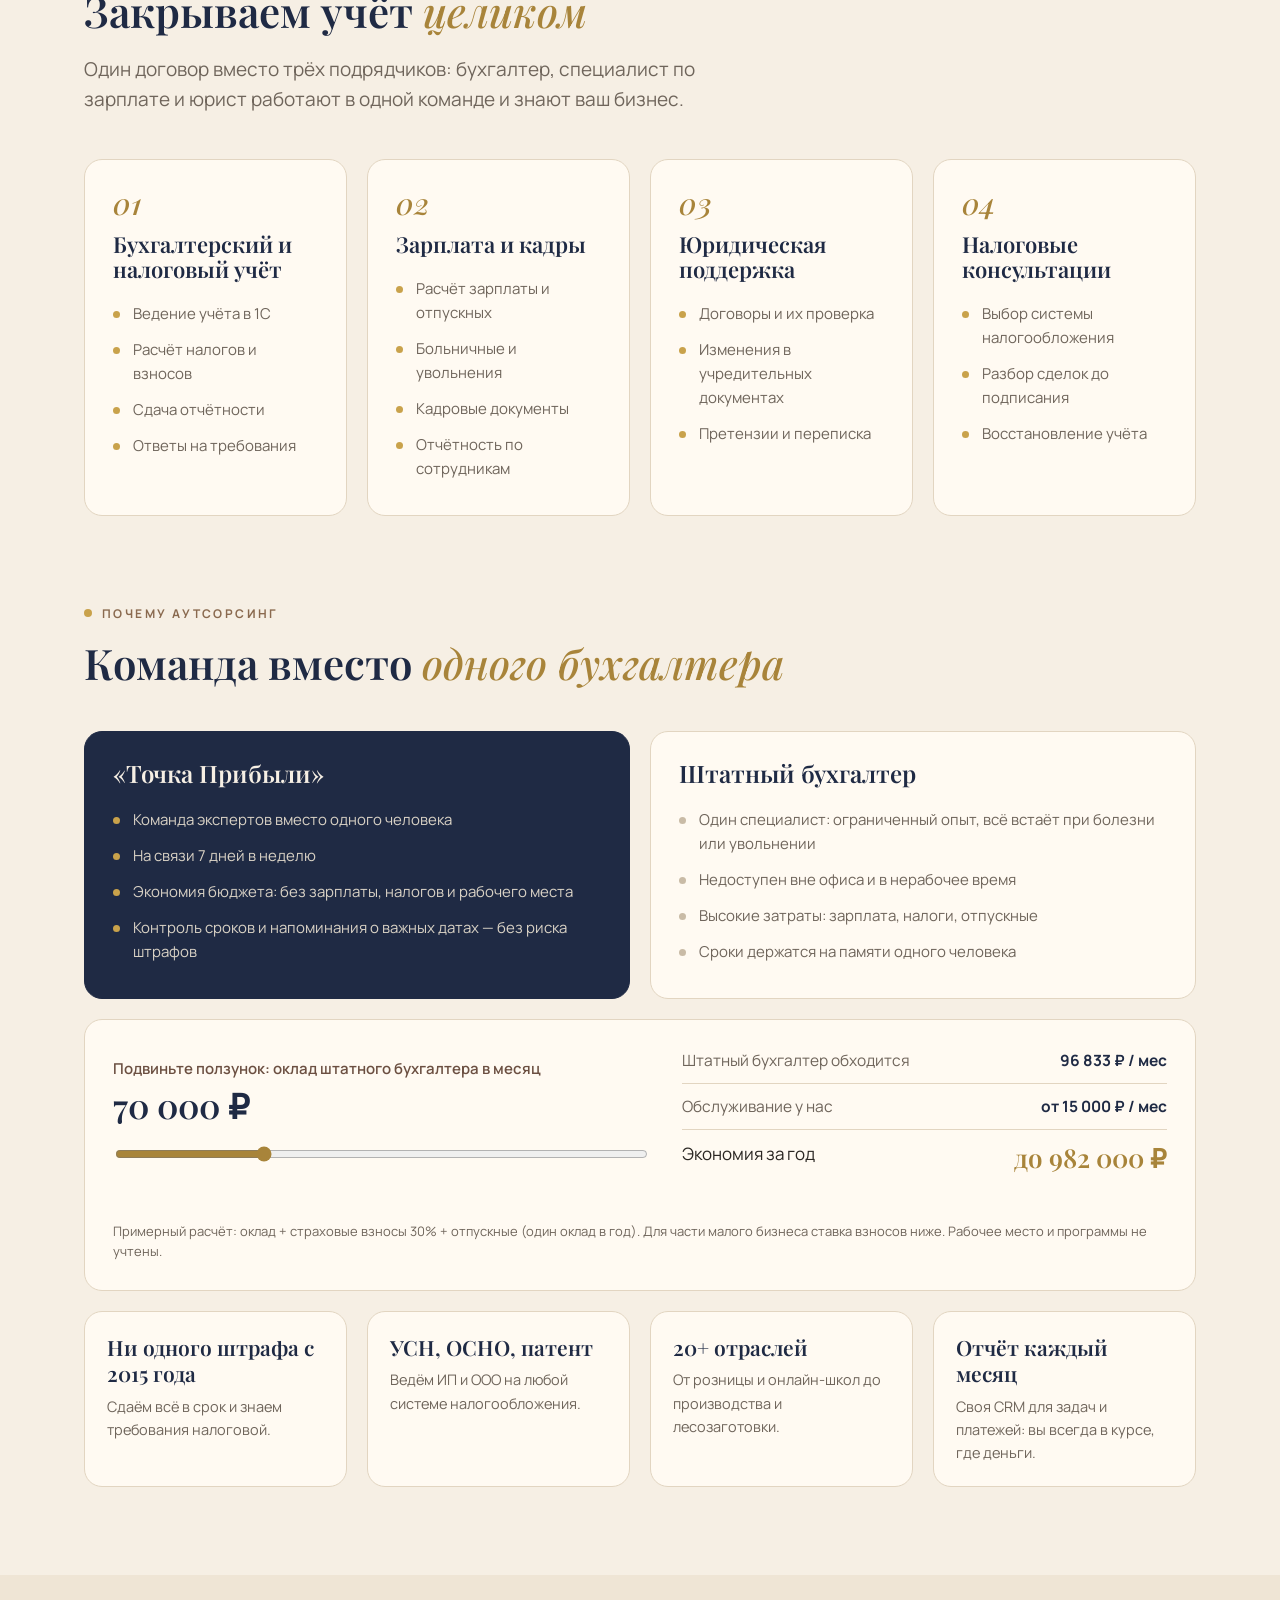
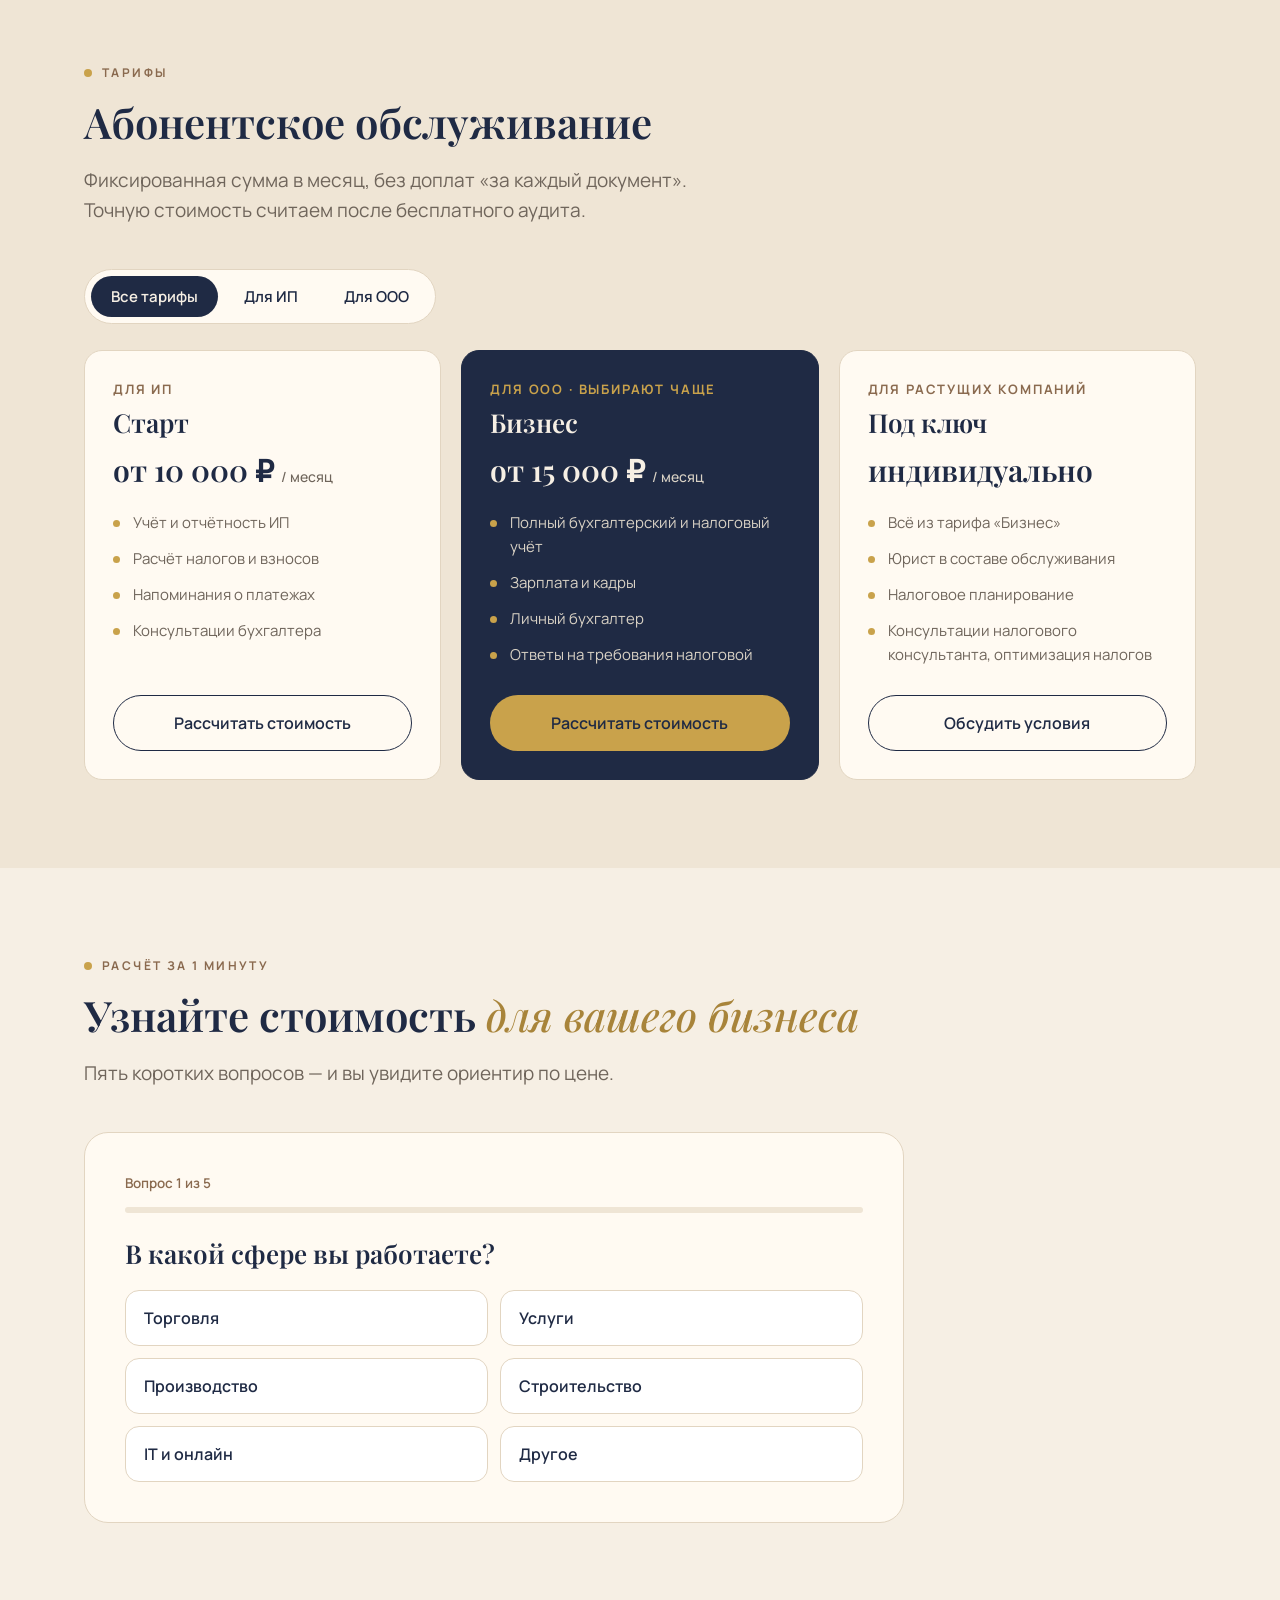
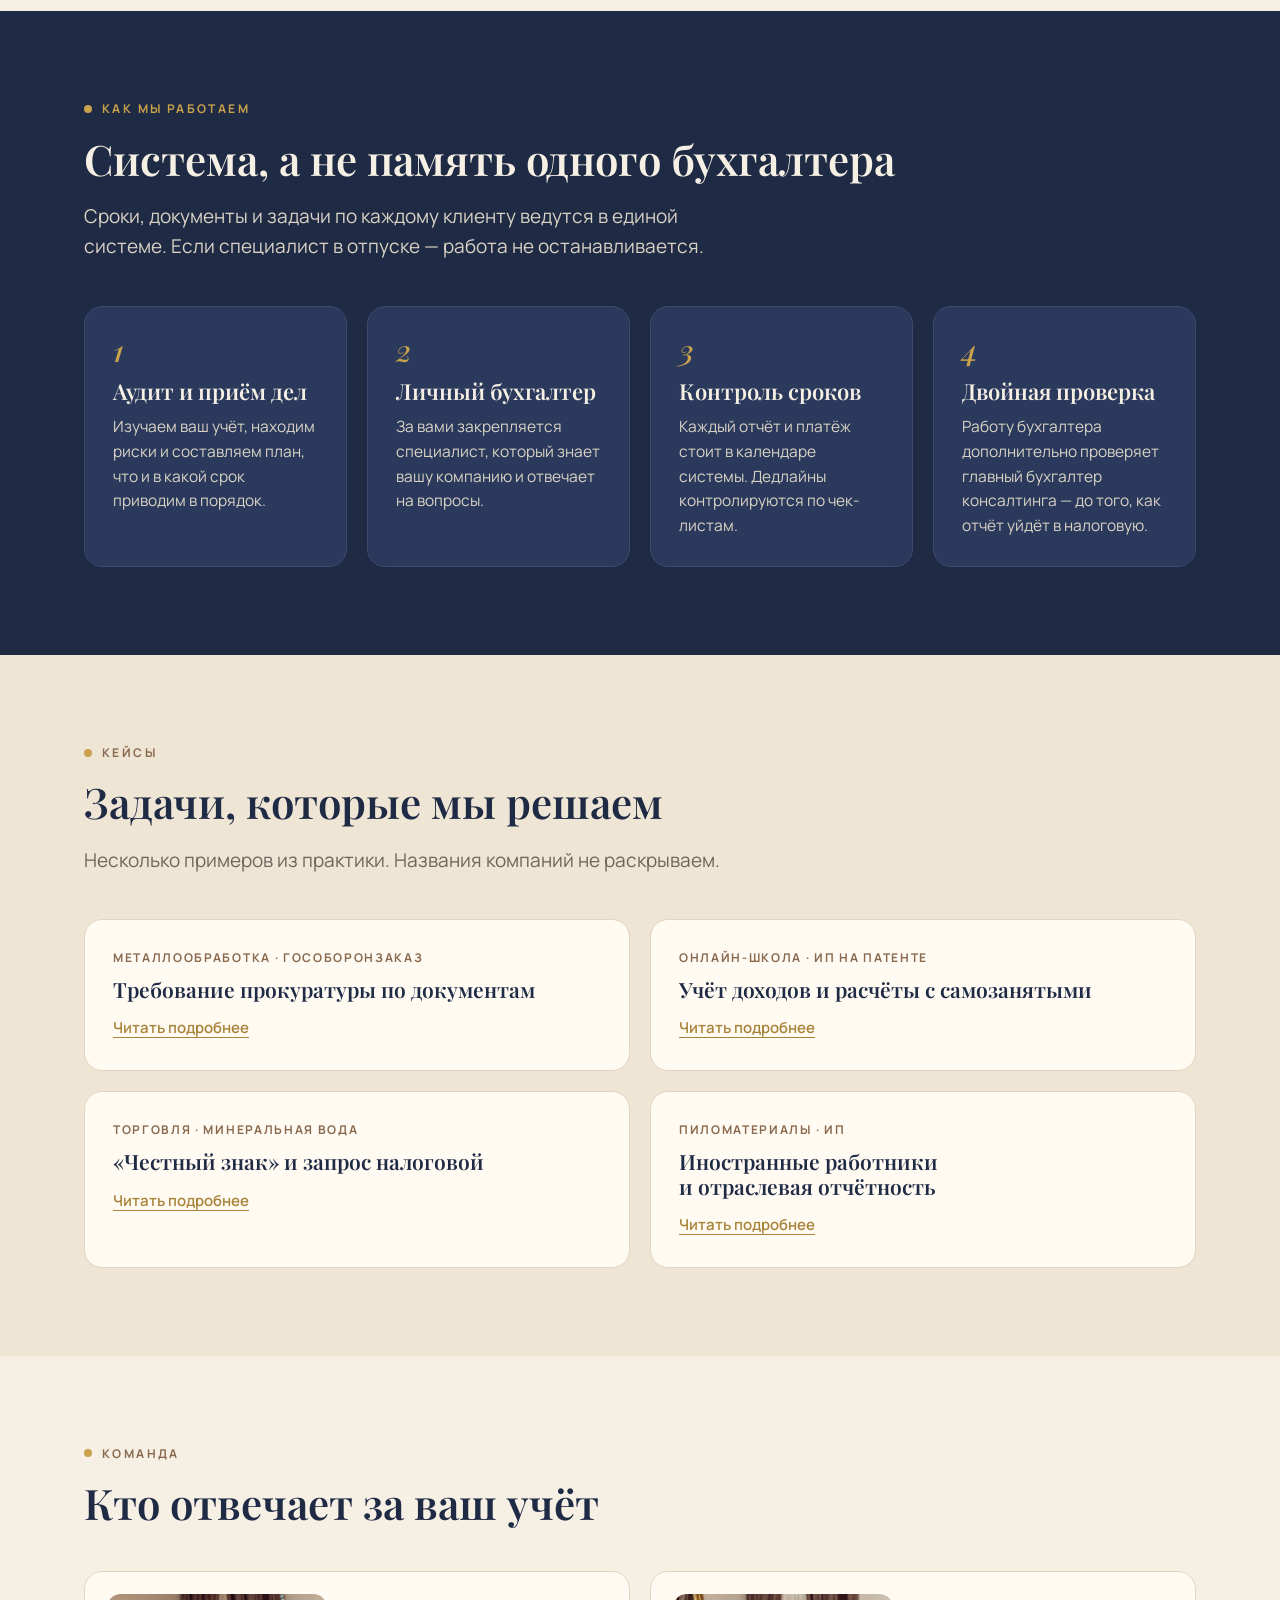
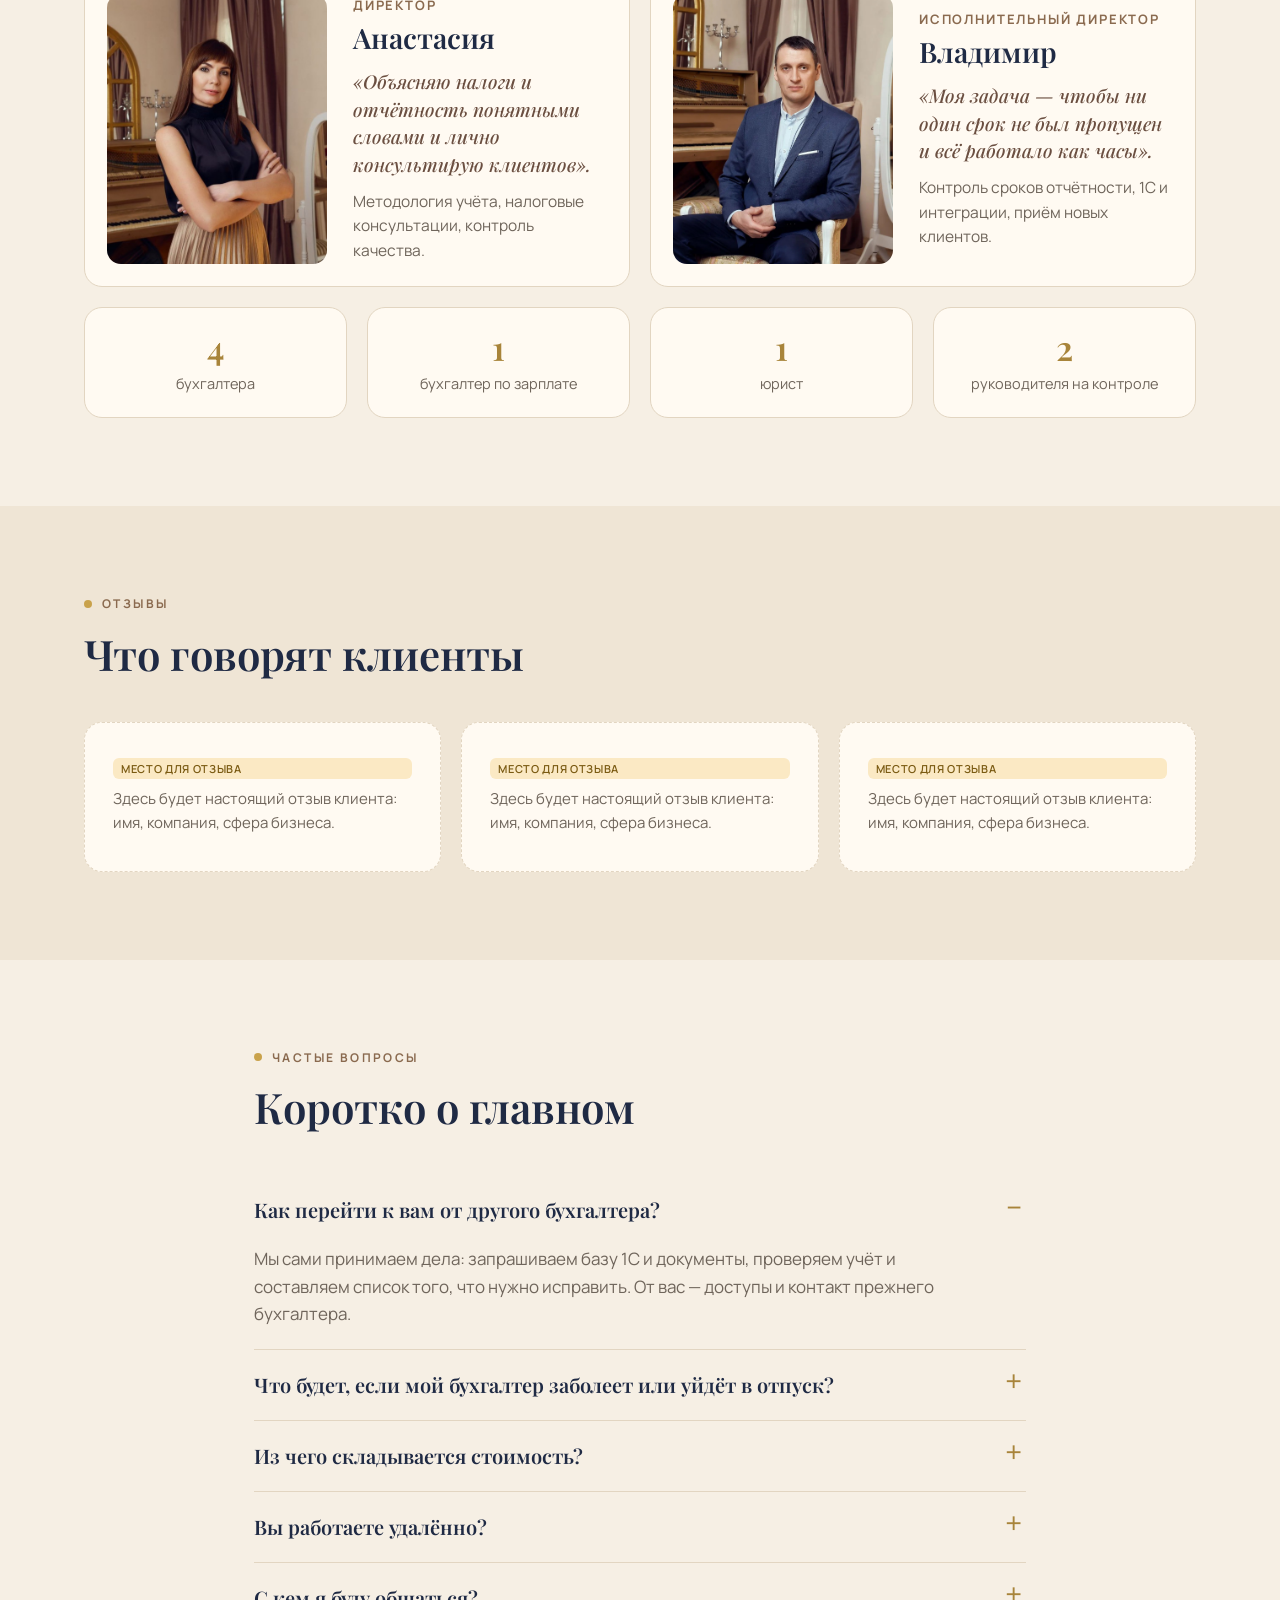
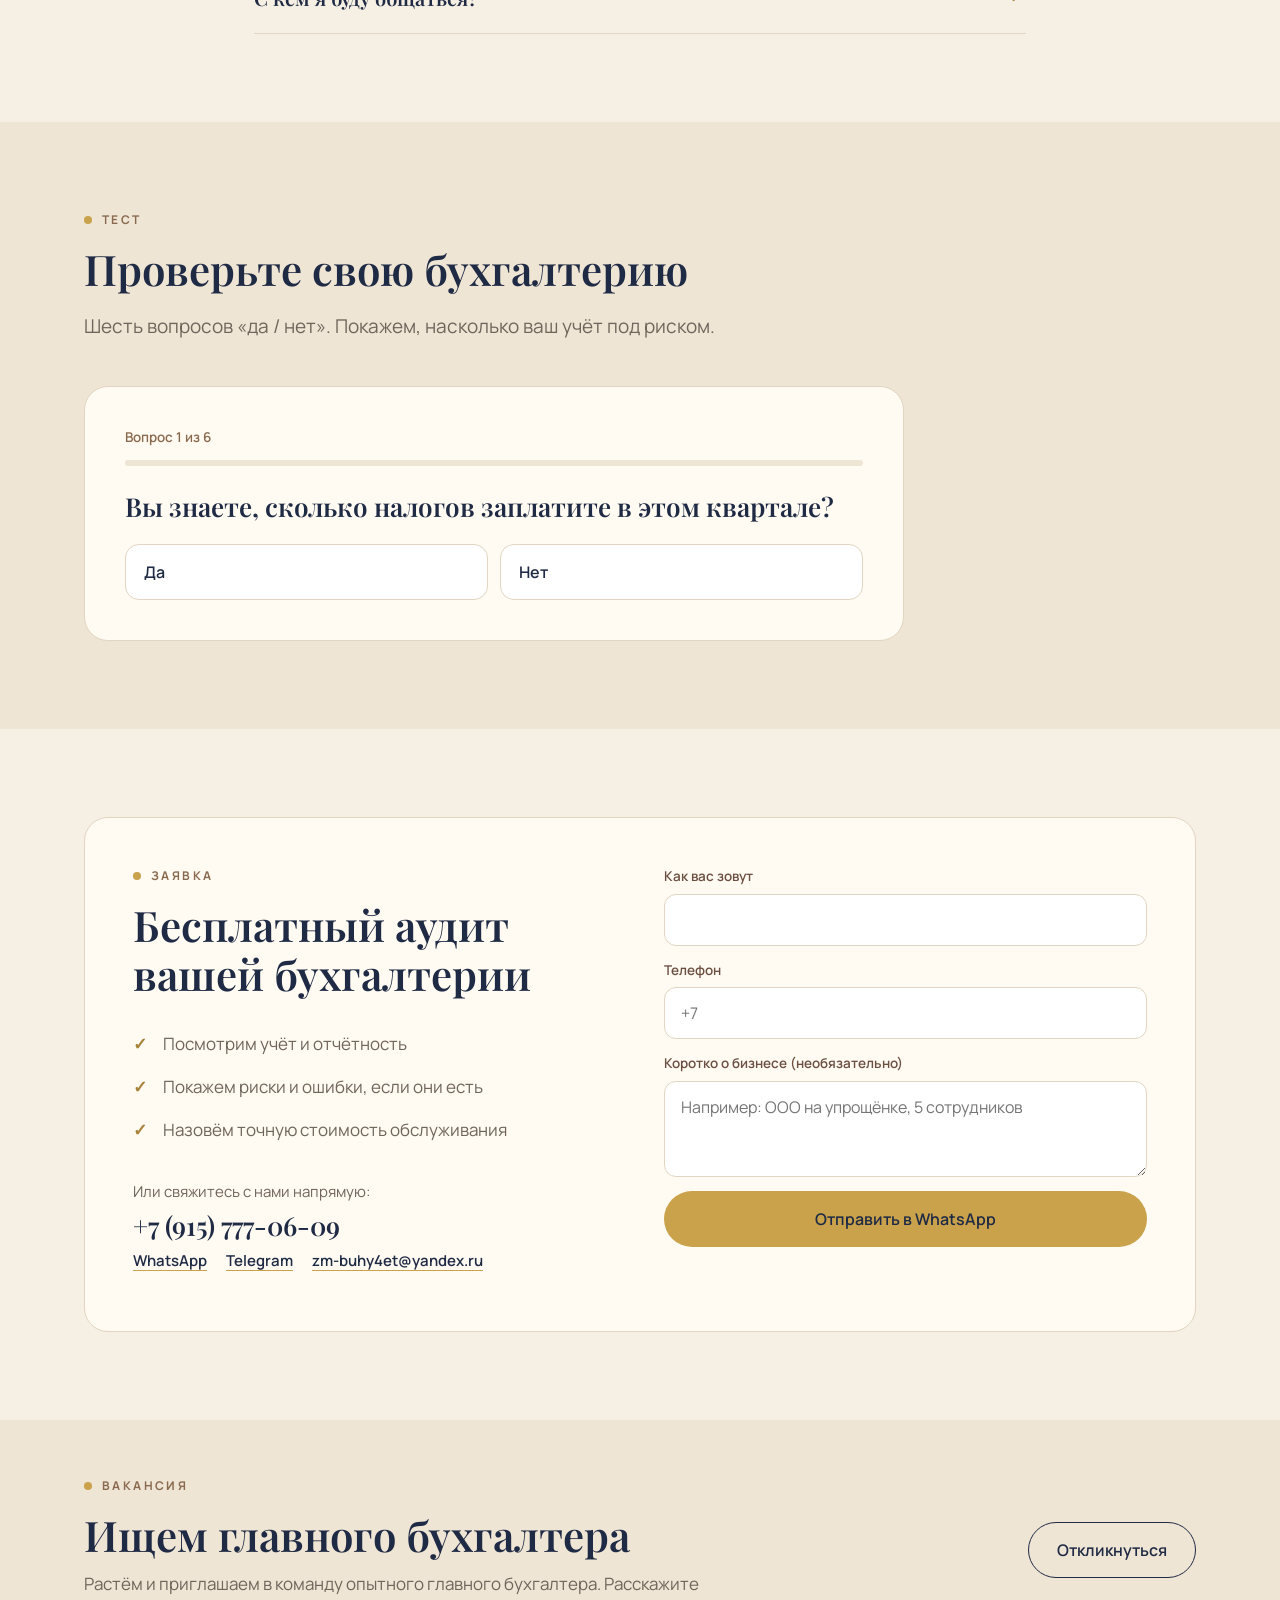
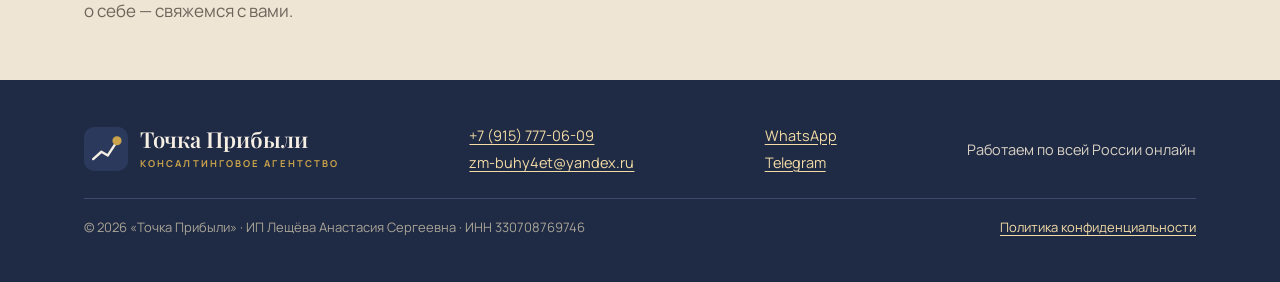
==== commit 49fad6f2: "Квиз стоимости, тест, калькулятор, вкладки тарифов, кнопка связи Co-Authored-By: Claude Fable 5.2 <n" ====
--- a/index.html
+++ b/index.html
@@ -162,6 +162,52 @@
   footer .cols { display: grid; gap: 4px; }
   footer .legal { width: 100%; border-top: 1px solid #3b4a6e; padding-top: 18px; font-size: 13px; color: #a9a497; display: flex; gap: 8px 24px; flex-wrap: wrap; justify-content: space-between; }
 
+  /* Интерактив: квиз, тест, калькулятор, вкладки, кнопка связи */
+  [hidden] { display: none !important; }
+  .box { background: var(--paper); border: 1px solid var(--line); border-radius: 24px; padding: 40px; max-width: 820px; }
+  .steps { display: flex; align-items: center; justify-content: space-between; gap: 16px; font-size: 13.5px; font-weight: 600; color: var(--cocoa-soft); }
+  .bar { height: 6px; border-radius: 6px; background: var(--cream-2); margin: 12px 0 26px; overflow: hidden; }
+  .bar i { display: block; height: 100%; width: 0; background: var(--gold); border-radius: 6px; transition: width .25s; }
+  .box h3 { font-size: 26px; }
+  .opts { display: grid; grid-template-columns: repeat(2, 1fr); gap: 12px; margin-top: 22px; }
+  .opt { font: 600 16px var(--sans); color: var(--navy); background: #fff; border: 1.5px solid var(--line); border-radius: 14px; padding: 16px 18px; text-align: left; cursor: pointer; transition: border-color .15s, background .15s, transform .15s; }
+  .opt:hover { border-color: var(--gold); background: #fffdf8; transform: translateY(-1px); }
+  .opt:focus-visible, .tab:focus-visible, .back:focus-visible, .fab-btn:focus-visible, input[type=range]:focus-visible { outline: 3px solid var(--gold); outline-offset: 3px; }
+  .back { margin-top: 22px; background: none; border: 0; padding: 6px 0; font: 600 14.5px var(--sans); color: var(--cocoa-soft); cursor: pointer; text-decoration: underline; text-underline-offset: 4px; }
+  .result .big { font: 600 clamp(34px, 5vw, 48px)/1.1 var(--serif); color: var(--navy); margin: 10px 0 6px; }
+  .result .big small { font: 500 16px var(--sans); color: var(--muted); }
+  .result p { color: var(--muted); margin: 10px 0 0; }
+  .result .acts { display: flex; flex-wrap: wrap; gap: 12px; margin-top: 24px; }
+  .risk-low { color: #3f7a4f !important; } .risk-mid { color: var(--gold-dark) !important; } .risk-high { color: #a8432f !important; }
+
+  .calc { margin-top: 20px; display: grid; grid-template-columns: 1.1fr 1fr; gap: 36px; align-items: center; }
+  .calc label { font-size: 15px; color: var(--cocoa); }
+  .calc output { display: block; font: 600 34px/1.1 var(--serif); color: var(--navy); margin: 6px 0 14px; }
+  input[type=range] { width: 100%; padding: 0; border: 0; background: transparent; accent-color: var(--gold-dark); height: 28px; cursor: pointer; }
+  .calc .rows { display: grid; gap: 10px; font-size: 15.5px; }
+  .calc .rows div { display: flex; justify-content: space-between; gap: 16px; border-bottom: 1px solid var(--line); padding-bottom: 10px; color: var(--muted); }
+  .calc .rows b { color: var(--navy); white-space: nowrap; }
+  .calc .save { border: 0 !important; font-size: 17px; color: var(--ink) !important; }
+  .calc .save b { font: 600 26px var(--serif); color: var(--gold-dark); }
+  .calc .note { grid-column: 1 / -1; font-size: 13px; color: var(--muted); margin: 0; }
+
+  .tabs { display: inline-flex; gap: 6px; padding: 6px; background: var(--paper); border: 1px solid var(--line); border-radius: 999px; margin-bottom: 26px; }
+  .tab { font: 600 15px var(--sans); color: var(--navy); background: transparent; border: 0; border-radius: 999px; padding: 10px 20px; cursor: pointer; }
+  .tab[aria-selected=true] { background: var(--navy); color: var(--cream); }
+
+  details.more { border: 0; margin-top: 12px; }
+  details.more summary { font: 600 15px var(--sans); color: var(--gold-dark); padding: 4px 0; text-decoration: underline; text-underline-offset: 4px; display: inline-block; }
+  details.more summary::after { content: none; }
+  details.more[open] summary { color: var(--cocoa-soft); }
+  details.more p { margin: 10px 0 0; max-width: none; }
+
+  .fab { position: fixed; right: 18px; bottom: 18px; z-index: 30; display: flex; flex-direction: column; align-items: flex-end; gap: 10px; }
+  .fab-btn { width: 60px; height: 60px; border-radius: 50%; border: 0; background: var(--gold); color: var(--navy); cursor: pointer; box-shadow: 0 12px 28px -10px rgba(31,42,68,.6); display: grid; place-items: center; }
+  .fab-btn svg { width: 28px; height: 28px; }
+  .fab-menu { display: grid; gap: 8px; }
+  .fab-menu a { background: var(--navy); color: var(--cream); text-decoration: none; font: 600 15px var(--sans); padding: 12px 18px; border-radius: 999px; box-shadow: 0 10px 24px -12px rgba(31,42,68,.7); text-align: center; }
+  .fab-menu a:hover { background: var(--navy-2); }
+
   /* Вопросы */
   .faq { max-width: 820px; }
   details { border-bottom: 1px solid var(--line); }
@@ -219,6 +265,13 @@
     .lead-box { padding: 26px 20px; gap: 28px; }
     .hero-cta .btn { width: 100%; }
     .roles.g4 { grid-template-columns: repeat(2, 1fr); }
+    .box { padding: 24px 18px; border-radius: 18px; }
+    .box h3 { font-size: 22px; }
+    .opts { grid-template-columns: 1fr; }
+    .calc { grid-template-columns: 1fr; gap: 22px; }
+    .result .acts .btn { width: 100%; }
+    .tab { padding: 10px 14px; font-size: 14px; }
+    footer { padding-bottom: 96px; }
   }
   @media (prefers-reduced-motion: reduce) { html { scroll-behavior: auto; } .btn { transition: none; } }
 </style>
@@ -338,6 +391,19 @@
         </ul>
       </div>
     </div>
+    <div class="card calc" id="calc">
+      <div>
+        <label for="salary">Подвиньте ползунок: оклад штатного бухгалтера в месяц</label>
+        <output id="salary-out" for="salary">70 000 ₽</output>
+        <input type="range" id="salary" min="40000" max="150000" step="5000" value="70000" aria-label="Оклад штатного бухгалтера в месяц">
+      </div>
+      <div class="rows">
+        <div><span>Штатный бухгалтер обходится</span><b id="c-staff">—</b></div>
+        <div><span>Обслуживание у нас</span><b>от 15 000 ₽ / мес</b></div>
+        <div class="save"><span>Экономия за год</span><b id="c-save">—</b></div>
+      </div>
+      <p class="note">Примерный расчёт: оклад + страховые взносы 30% + отпускные (один оклад в год). Для части малого бизнеса ставка взносов ниже. Рабочее место и программы не учтены.</p>
+    </div>
     <div class="grid g4 facts">
       <div class="card"><b>Ни одного штрафа с 2015 года</b><span>Сдаём всё в срок и знаем требования налоговой.</span></div>
       <div class="card"><b>УСН, ОСНО, патент</b><span>Ведём ИП и ООО на любой системе налогообложения.</span></div>
@@ -354,18 +420,23 @@
       <h2>Абонентское обслуживание</h2>
       <p class="lead">Фиксированная сумма в месяц, без доплат «за каждый документ». Точную стоимость считаем после бесплатного аудита.</p>
     </div>
-    <div class="grid g3">
-      <div class="card plan">
+    <div class="tabs" role="tablist" aria-label="Для кого тариф">
+      <button class="tab" role="tab" aria-selected="true" data-tab="all">Все тарифы</button>
+      <button class="tab" role="tab" aria-selected="false" data-tab="ip">Для ИП</button>
+      <button class="tab" role="tab" aria-selected="false" data-tab="ooo">Для ООО</button>
+    </div>
+    <div class="grid g3" id="plan-grid">
+      <div class="card plan" data-for="ip">
         <div class="for">Для ИП</div><h3>Старт</h3>
         <div class="price">от 10 000 ₽ <small>/ месяц</small></div>
         <ul><li>Учёт и отчётность ИП</li><li>Расчёт налогов и взносов</li><li>Напоминания о платежах</li><li>Консультации бухгалтера</li></ul>
-        <a class="btn btn-line" href="#request">Рассчитать стоимость</a>
-      </div>
-      <div class="card plan best">
+        <a class="btn btn-line" href="#quiz">Рассчитать стоимость</a>
+      </div>
+      <div class="card plan best" data-for="ooo">
         <div class="for">Для ООО · выбирают чаще</div><h3>Бизнес</h3>
         <div class="price">от 15 000 ₽ <small>/ месяц</small></div>
         <ul><li>Полный бухгалтерский и налоговый учёт</li><li>Зарплата и кадры</li><li>Личный бухгалтер</li><li>Ответы на требования налоговой</li></ul>
-        <a class="btn btn-gold" href="#request">Рассчитать стоимость</a>
+        <a class="btn btn-gold" href="#quiz">Рассчитать стоимость</a>
       </div>
       <div class="card plan">
         <div class="for">Для растущих компаний</div><h3>Под ключ</h3>
@@ -377,6 +448,17 @@
   </div>
 </section>
 
+<section id="quiz">
+  <div class="wrap">
+    <div class="head">
+      <div class="eyebrow">Расчёт за 1 минуту</div>
+      <h2>Узнайте стоимость <em>для вашего бизнеса</em></h2>
+      <p class="lead">Пять коротких вопросов — и вы увидите ориентир по цене.</p>
+    </div>
+    <div class="box" id="quiz-box" aria-live="polite"></div>
+  </div>
+</section>
+
 <section id="work" class="work">
   <div class="wrap">
     <div class="head">
@@ -401,10 +483,10 @@
       <p class="lead">Несколько примеров из практики. Названия компаний не раскрываем.</p>
     </div>
     <div class="grid g2">
-      <div class="card case"><div class="tag">Металлообработка · гособоронзаказ</div><h3>Требование прокуратуры по документам</h3><p>Компания работает по государственному оборонному заказу. Подготовили и передали документы по требованию прокуратуры.</p><p class="res">Документы прошли проверку без нареканий.</p></div>
-      <div class="card case"><div class="tag">Онлайн-школа · ИП на патенте</div><h3>Учёт доходов и расчёты с самозанятыми</h3><p>Ведём учёт доходов по курсам, расчёты с самозанятыми преподавателями и приём оплат от иностранных клиентов, консультируем по договорам.</p><p class="res">Бухгалтер закрывает сразу несколько задач владельца.</p></div>
-      <div class="card case"><div class="tag">Торговля · минеральная вода</div><h3>«Честный знак» и запрос налоговой</h3><p>Настроили обмен данными между системой маркировки «Честный знак» и 1С, подготовили ответ на запрос налоговой за прошлый год.</p><p class="res">Маркировка и учёт сходятся в одной базе.</p></div>
-      <div class="card case"><div class="tag">Пиломатериалы · ИП</div><h3>Иностранные работники и отраслевая отчётность</h3><p>Оформляем сотрудников-иностранцев и их патенты, ведём отчётность в лесной системе учёта ФГИС ЛК.</p><p class="res">Сопровождаем клиента больше двух лет.</p></div>
+      <div class="card case"><div class="tag">Металлообработка · гособоронзаказ</div><h3>Требование прокуратуры по документам</h3><details class="more"><summary>Читать подробнее</summary><p>Компания работает по государственному оборонному заказу. Подготовили и передали документы по требованию прокуратуры.</p><p class="res">Документы прошли проверку без нареканий.</p></details></div>
+      <div class="card case"><div class="tag">Онлайн-школа · ИП на патенте</div><h3>Учёт доходов и расчёты с самозанятыми</h3><details class="more"><summary>Читать подробнее</summary><p>Ведём учёт доходов по курсам, расчёты с самозанятыми преподавателями и приём оплат от иностранных клиентов, консультируем по договорам.</p><p class="res">Бухгалтер закрывает сразу несколько задач владельца.</p></details></div>
+      <div class="card case"><div class="tag">Торговля · минеральная вода</div><h3>«Честный знак» и запрос налоговой</h3><details class="more"><summary>Читать подробнее</summary><p>Настроили обмен данными между системой маркировки «Честный знак» и 1С, подготовили ответ на запрос налоговой за прошлый год.</p><p class="res">Маркировка и учёт сходятся в одной базе.</p></details></div>
+      <div class="card case"><div class="tag">Пиломатериалы · ИП</div><h3>Иностранные работники и отраслевая отчётность</h3><details class="more"><summary>Читать подробнее</summary><p>Оформляем сотрудников-иностранцев и их патенты, ведём отчётность в лесной системе учёта ФГИС ЛК.</p><p class="res">Сопровождаем клиента больше двух лет.</p></details></div>
     </div>
   </div>
 </section>
@@ -472,7 +554,18 @@
   </div>
 </section>
 
-<section id="request" style="padding-top:0">
+<section id="check" class="pains">
+  <div class="wrap">
+    <div class="head">
+      <div class="eyebrow">Тест</div>
+      <h2>Проверьте свою бухгалтерию</h2>
+      <p class="lead">Шесть вопросов «да / нет». Покажем, насколько ваш учёт под риском.</p>
+    </div>
+    <div class="box" id="check-box" aria-live="polite"></div>
+  </div>
+</section>
+
+<section id="request">
   <div class="wrap">
     <div class="lead-box">
       <div>
@@ -494,7 +587,7 @@
         <label>Как вас зовут<input name="name" autocomplete="name" required></label>
         <label>Телефон<input name="phone" type="tel" autocomplete="tel" placeholder="+7" required></label>
         <label>Коротко о бизнесе (необязательно)<textarea name="about" placeholder="Например: ООО на упрощёнке, 5 сотрудников"></textarea></label>
-        <button class="btn btn-gold" type="submit">Отправить заявку</button>
+        <button class="btn btn-gold" type="submit">Отправить в WhatsApp</button>
         <p class="form-msg" id="form-msg" role="status"></p>
       </form>
     </div>
@@ -513,6 +606,17 @@
 </div>
 
 </main>
+
+<div class="fab">
+  <div class="fab-menu" id="fab-menu" hidden>
+    <a href="https://wa.me/79157770609" target="_blank" rel="noopener">WhatsApp</a>
+    <a href="https://t.me/anastasiial2018" target="_blank" rel="noopener">Telegram</a>
+    <a href="tel:+79157770609">Позвонить</a>
+  </div>
+  <button class="fab-btn" id="fab-btn" aria-expanded="false" aria-controls="fab-menu" aria-label="Связаться с нами">
+    <svg viewBox="0 0 24 24" fill="none" stroke="currentColor" stroke-width="2" stroke-linecap="round" stroke-linejoin="round" aria-hidden="true"><path d="M21 11.5a8.4 8.4 0 0 1-12.3 7.4L3 20.5l1.7-5.4A8.4 8.4 0 1 1 21 11.5z"/></svg>
+  </button>
+</div>
 
 <footer>
   <div class="wrap">
@@ -537,7 +641,13 @@
 </footer>
 
 <script>
-  // Прототип: заявка никуда не отправляется, только показываем сообщение
+  var WA = 'https://wa.me/79157770609?text=';
+  var TG = 'https://t.me/anastasiial2018?text=';
+  function rub(n) { return Math.round(n).toLocaleString('ru-RU') + ' ₽'; }
+  function el(tag, cls, text) { var e = document.createElement(tag); if (cls) e.className = cls; if (text != null) e.textContent = text; return e; }
+  function link(cls, text, href) { var a = el('a', cls, text); a.href = href; a.target = '_blank'; a.rel = 'noopener'; return a; }
+
+  // Заявка: открываем WhatsApp с готовым текстом
   document.getElementById('lead-form').addEventListener('submit', function (e) {
     e.preventDefault();
     var msg = document.getElementById('form-msg');
@@ -545,7 +655,126 @@
       msg.textContent = 'Укажите имя и телефон, чтобы мы могли связаться.';
       return;
     }
-    msg.textContent = 'Это прототип: отправка заявок пока не подключена.';
+    var text = 'Здравствуйте! Хочу бесплатный аудит бухгалтерии.\nИмя: ' + this.name.value.trim() + '\nТелефон: ' + this.phone.value.trim();
+    if (this.about.value.trim()) text += '\nО бизнесе: ' + this.about.value.trim();
+    msg.textContent = 'Открываем WhatsApp — нажмите «Отправить» в чате.';
+    window.open(WA + encodeURIComponent(text), '_blank', 'noopener');
+  });
+
+  // Общий движок для квиза и теста
+  function runSteps(box, questions, showResult) {
+    var answers = [], i = 0;
+    function draw() {
+      box.textContent = '';
+      if (i >= questions.length) { showResult(box, answers, function () { answers = []; i = 0; draw(); }); return; }
+      var q = questions[i];
+      var top = el('div', 'steps');
+      top.appendChild(el('span', null, 'Вопрос ' + (i + 1) + ' из ' + questions.length));
+      box.appendChild(top);
+      var bar = el('div', 'bar'), fill = el('i');
+      fill.style.width = (i / questions.length * 100) + '%';
+      bar.appendChild(fill); box.appendChild(bar);
+      box.appendChild(el('h3', null, q.q));
+      var opts = el('div', 'opts');
+      q.a.forEach(function (a) {
+        var b = el('button', 'opt', a); b.type = 'button';
+        b.addEventListener('click', function () { answers[i] = a; i++; draw(); });
+        opts.appendChild(b);
+      });
+      box.appendChild(opts);
+      if (i > 0) {
+        var back = el('button', 'back', '← Назад'); back.type = 'button';
+        back.addEventListener('click', function () { i--; draw(); });
+        box.appendChild(back);
+      }
+    }
+    draw();
+  }
+
+  // Квиз стоимости
+  var QUIZ = [
+    { q: 'В какой сфере вы работаете?', a: ['Торговля', 'Услуги', 'Производство', 'Строительство', 'IT и онлайн', 'Другое'] },
+    { q: 'Какая у вас форма бизнеса?', a: ['ИП', 'ООО', 'Только открываюсь'] },
+    { q: 'Какая система налогообложения?', a: ['УСН (упрощёнка)', 'ОСНО (с НДС)', 'Патент', 'Не знаю'] },
+    { q: 'Сколько документов проходит за месяц?', a: ['До 30', '30–100', '100–300', 'Больше 300'] },
+    { q: 'Сколько сотрудников в компании?', a: ['Нет сотрудников', '1–5', '6–20', 'Больше 20'] }
+  ];
+  runSteps(document.getElementById('quiz-box'), QUIZ, function (box, ans, restart) {
+    var price = ans[1] === 'ООО' ? 15000 : 10000;
+    var big = ans[3] === 'Больше 300' || ans[4] === 'Больше 20';
+    var r = el('div', 'result');
+    r.appendChild(el('div', 'eyebrow', 'Ваш ориентир'));
+    var p = el('div', 'big', 'от ' + rub(price) + ' ');
+    p.appendChild(el('small', null, '/ месяц'));
+    r.appendChild(p);
+    r.appendChild(el('p', null, big
+      ? 'У вас большой объём работы — скорее всего, подойдёт тариф «Под ключ». Точную сумму назовём после бесплатного аудита.'
+      : 'Точную сумму назовём после бесплатного аудита и зафиксируем в договоре.'));
+    var text = 'Здравствуйте! Прошёл расчёт на сайте.\n' + QUIZ.map(function (q, k) { return q.q + ' — ' + ans[k]; }).join('\n') + '\nОриентир: от ' + rub(price) + ' в месяц. Хочу точный расчёт.';
+    var acts = el('div', 'acts');
+    acts.appendChild(link('btn btn-gold', 'Точный расчёт в WhatsApp', WA + encodeURIComponent(text)));
+    acts.appendChild(link('btn btn-line', 'Написать в Telegram', TG + encodeURIComponent(text)));
+    r.appendChild(acts);
+    var again = el('button', 'back', 'Пройти заново'); again.type = 'button'; again.addEventListener('click', restart);
+    r.appendChild(again);
+    box.appendChild(r);
+  });
+
+  // Тест «Проверьте свою бухгалтерию»: risk — ответ, который означает риск
+  var CHECK = [
+    { q: 'Вы знаете, сколько налогов заплатите в этом квартале?', a: ['Да', 'Нет'], risk: 'Нет' },
+    { q: 'За последний год приходили требования или письма из налоговой?', a: ['Да', 'Нет'], risk: 'Да' },
+    { q: 'Были ли штрафы или пени за последний год?', a: ['Да', 'Нет'], risk: 'Да' },
+    { q: 'Вам когда-нибудь блокировали расчётный счёт?', a: ['Да', 'Нет'], risk: 'Да' },
+    { q: 'Если бухгалтер заболеет, его есть кому заменить?', a: ['Да', 'Нет'], risk: 'Нет' },
+    { q: 'Вы каждый месяц получаете понятный отчёт о деньгах бизнеса?', a: ['Да', 'Нет'], risk: 'Нет' }
+  ];
+  runSteps(document.getElementById('check-box'), CHECK, function (box, ans, restart) {
+    var n = CHECK.filter(function (q, k) { return ans[k] === q.risk; }).length;
+    var lvl = n <= 1 ? ['Низкий риск', 'risk-low', 'Учёт выглядит устойчиво. Если хотите убедиться — посмотрим его на бесплатном аудите.']
+            : n <= 3 ? ['Средний риск', 'risk-mid', 'Есть слабые места, которые могут обернуться штрафами. Покажем их на бесплатном аудите.']
+            : ['Высокий риск', 'risk-high', 'В учёте несколько тревожных признаков. Лучше разобраться сейчас, пока это не стало штрафом или блокировкой счёта.'];
+    var r = el('div', 'result');
+    r.appendChild(el('div', 'eyebrow', 'Результат: ' + n + ' из ' + CHECK.length + ' признаков риска'));
+    r.appendChild(el('div', 'big ' + lvl[1], lvl[0]));
+    r.appendChild(el('p', null, lvl[2]));
+    var text = 'Здравствуйте! Прошёл тест на сайте: ' + lvl[0].toLowerCase() + ' (' + n + ' из ' + CHECK.length + '). Хочу бесплатный аудит бухгалтерии.';
+    var acts = el('div', 'acts');
+    acts.appendChild(link('btn btn-gold', 'Записаться на аудит в WhatsApp', WA + encodeURIComponent(text)));
+    acts.appendChild(link('btn btn-line', 'Написать в Telegram', TG + encodeURIComponent(text)));
+    r.appendChild(acts);
+    var again = el('button', 'back', 'Пройти заново'); again.type = 'button'; again.addEventListener('click', restart);
+    r.appendChild(again);
+    box.appendChild(r);
+  });
+
+  // Калькулятор: штатный бухгалтер против обслуживания
+  var salary = document.getElementById('salary');
+  function calc() {
+    var s = +salary.value;
+    var staff = s * 1.30 + s / 12;           // оклад + взносы 30% + отпускные
+    document.getElementById('salary-out').textContent = rub(s);
+    document.getElementById('c-staff').textContent = rub(staff) + ' / мес';
+    document.getElementById('c-save').textContent = 'до ' + rub((staff - 15000) * 12);
+  }
+  salary.addEventListener('input', calc); calc();
+
+  // Вкладки тарифов
+  var tabs = document.querySelectorAll('.tab'), grid = document.getElementById('plan-grid');
+  tabs.forEach(function (t) {
+    t.addEventListener('click', function () {
+      tabs.forEach(function (x) { x.setAttribute('aria-selected', x === t); });
+      var f = t.dataset.tab;
+      grid.querySelectorAll('.plan').forEach(function (c) { c.hidden = f !== 'all' && c.dataset.for && c.dataset.for !== f; });
+      grid.className = 'grid ' + (f === 'all' ? 'g3' : 'g2');
+    });
+  });
+
+  // Плавающая кнопка связи
+  var fabBtn = document.getElementById('fab-btn'), fabMenu = document.getElementById('fab-menu');
+  fabBtn.addEventListener('click', function () {
+    fabMenu.hidden = !fabMenu.hidden;
+    fabBtn.setAttribute('aria-expanded', !fabMenu.hidden);
   });
 </script>
 </body>
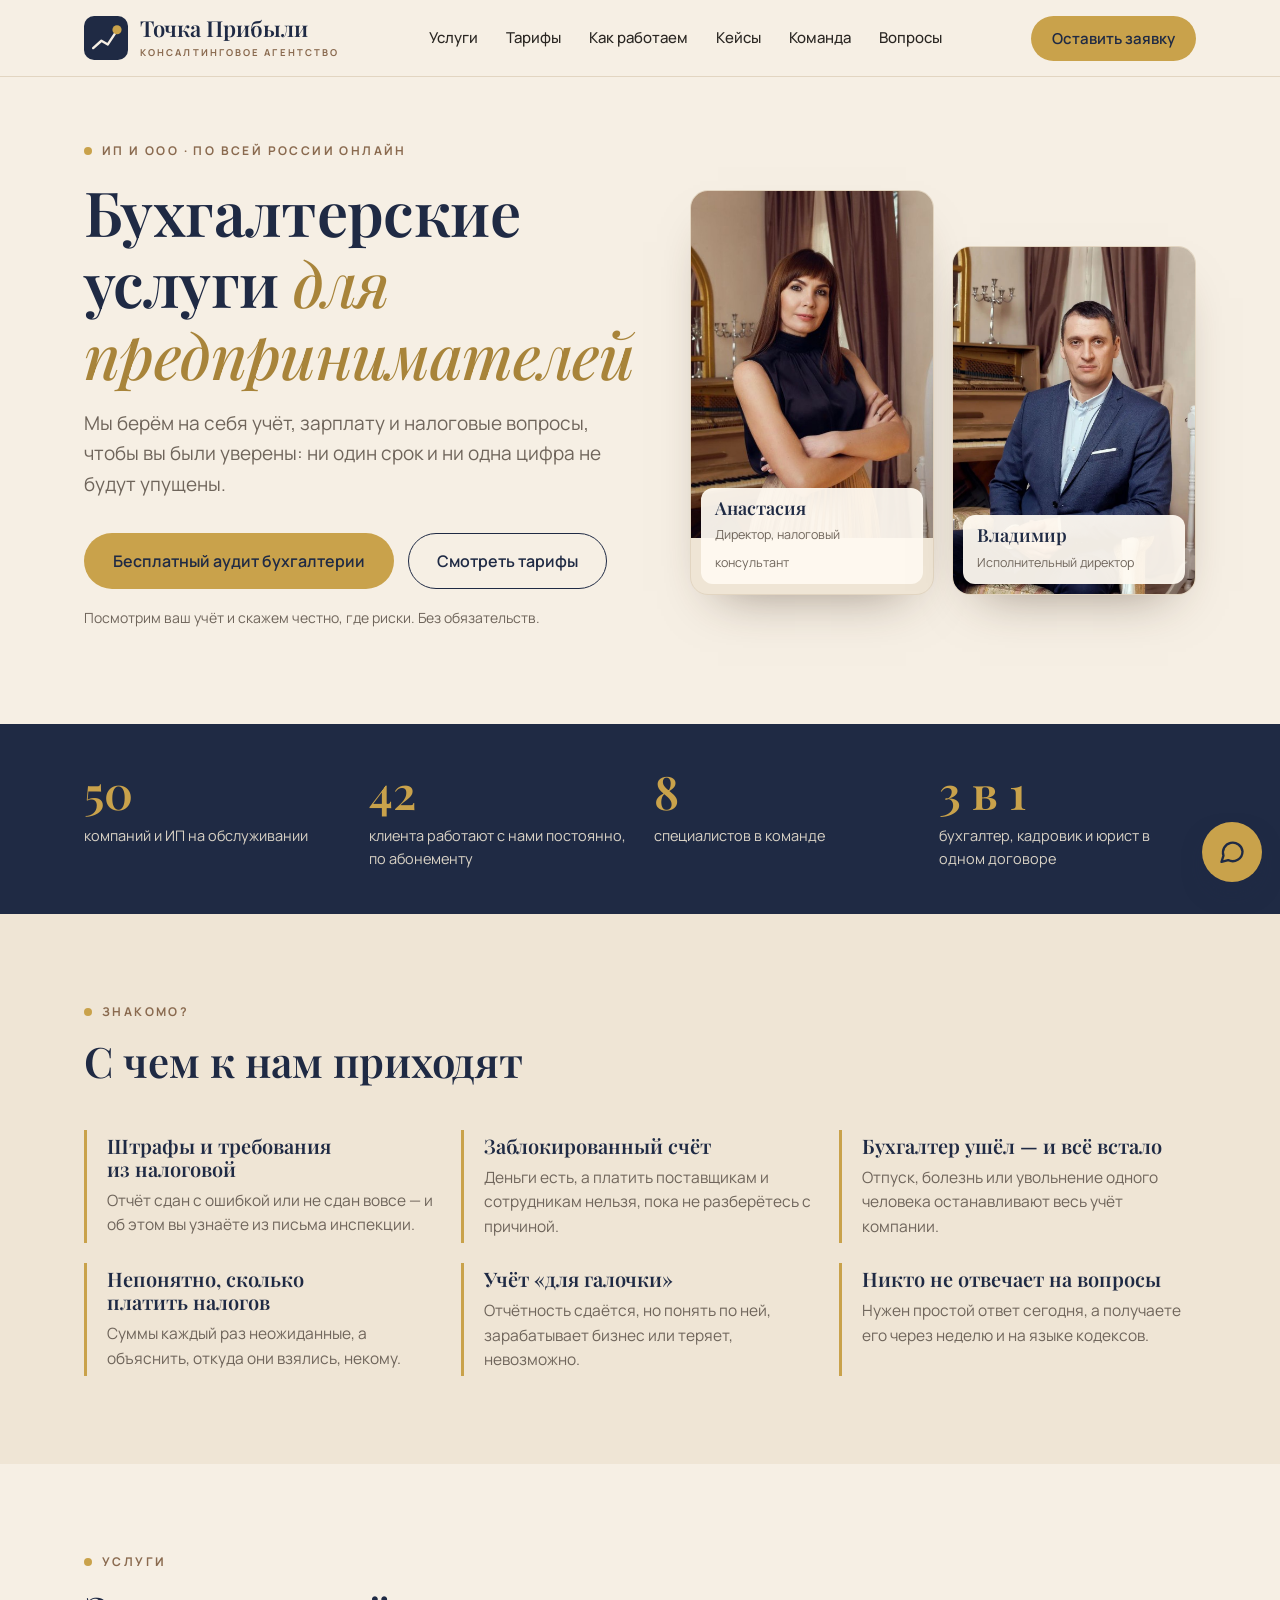
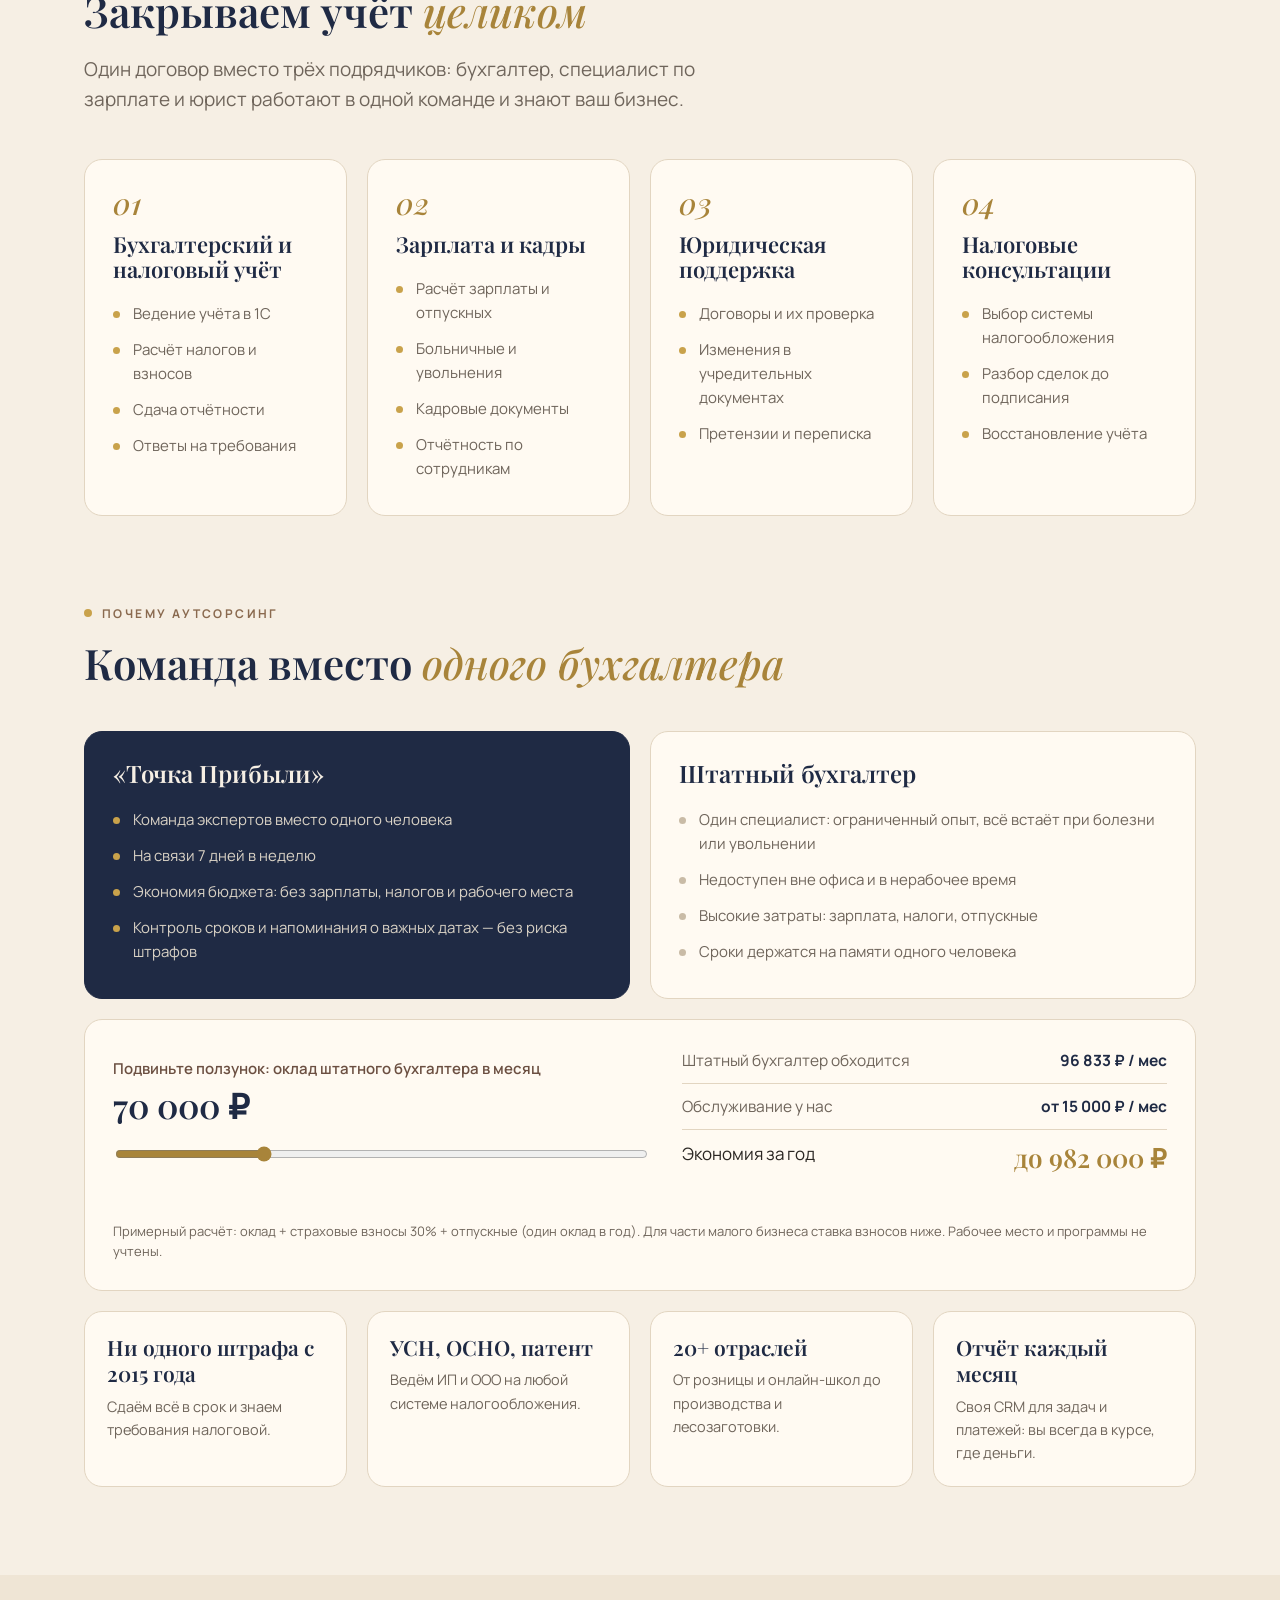
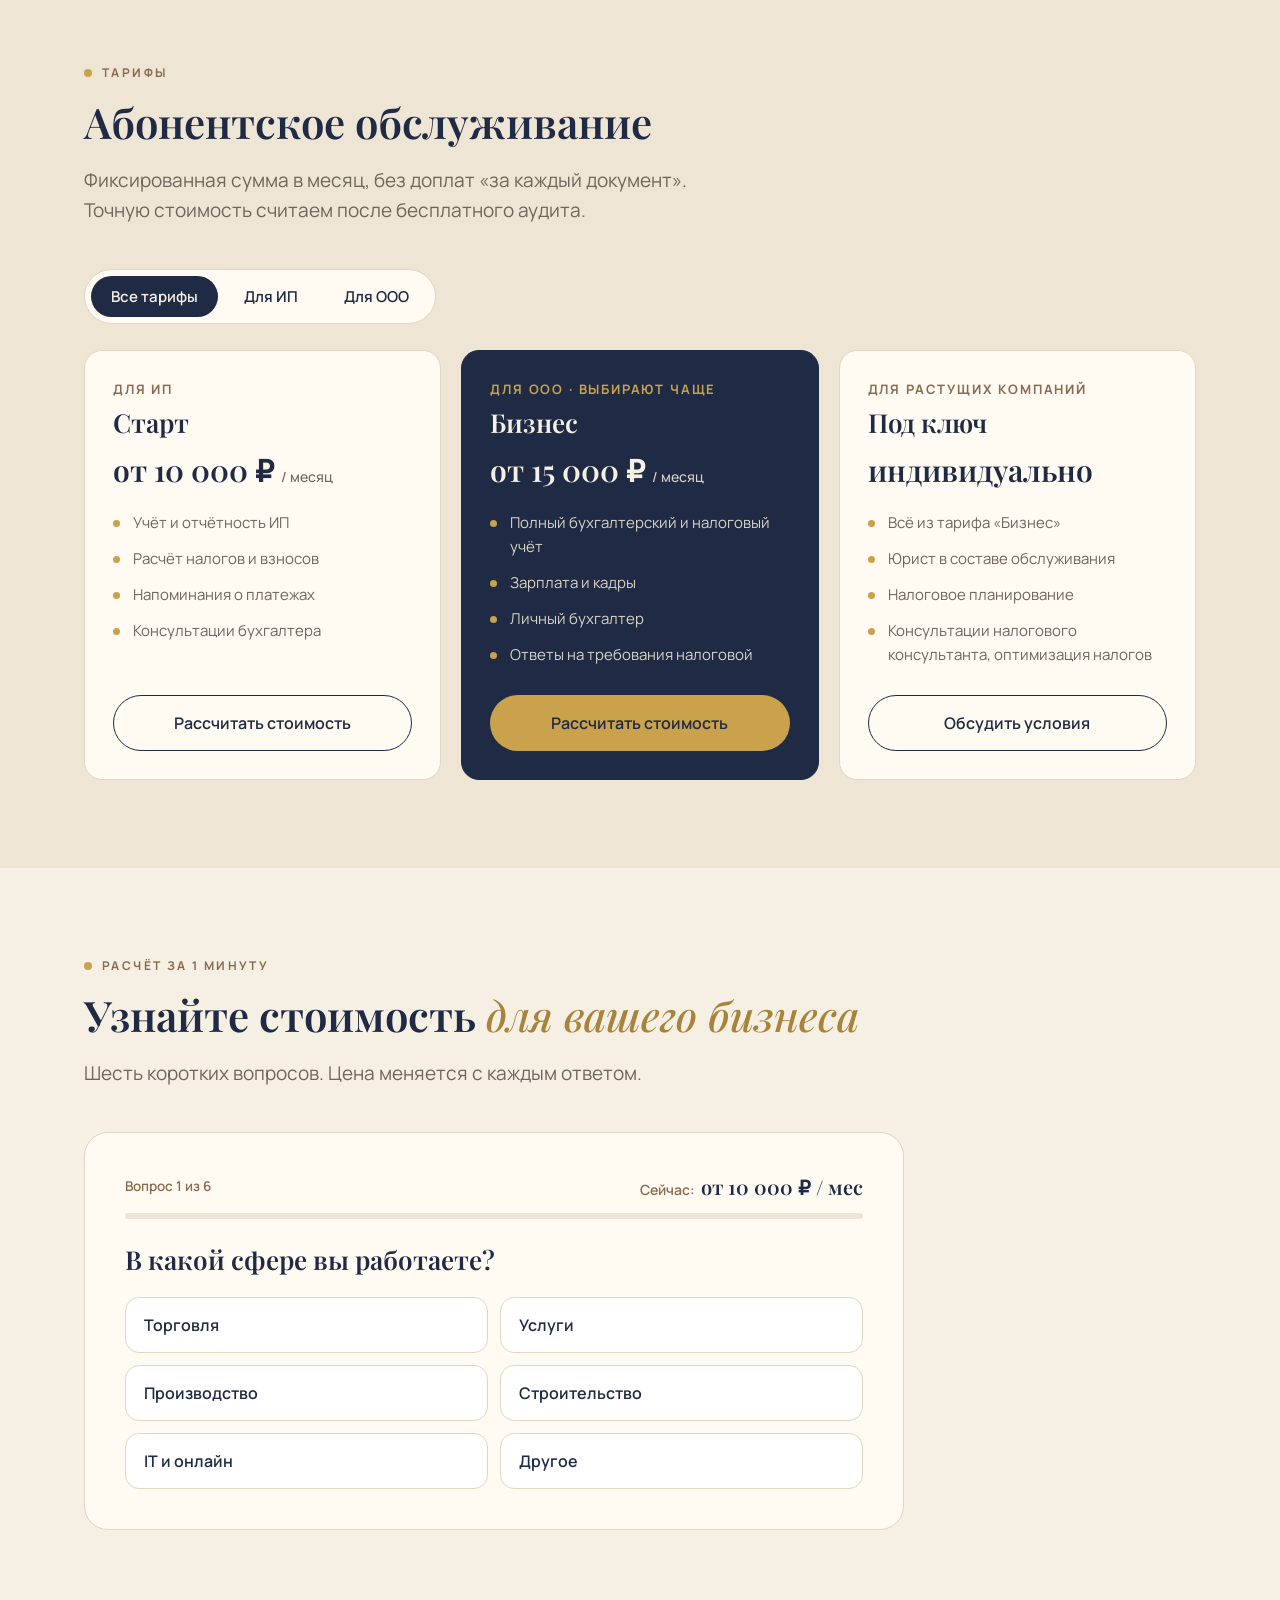
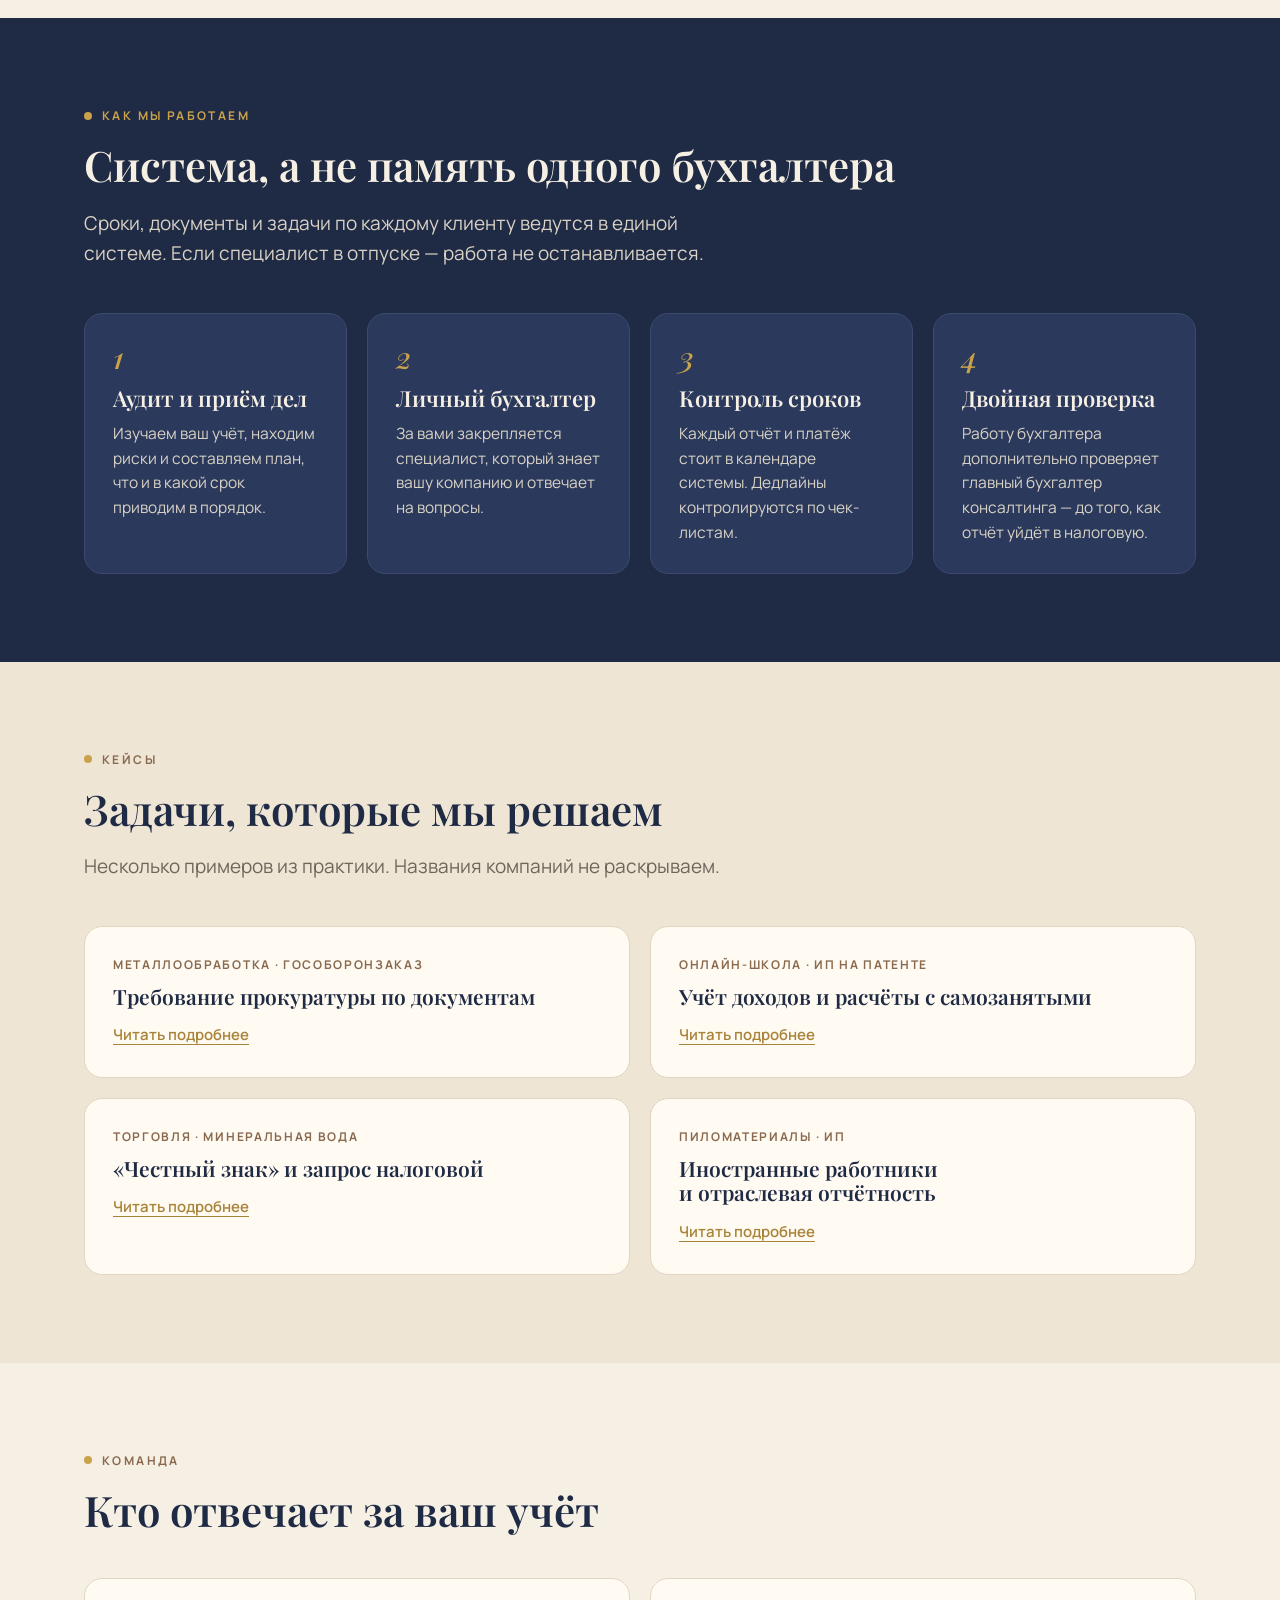
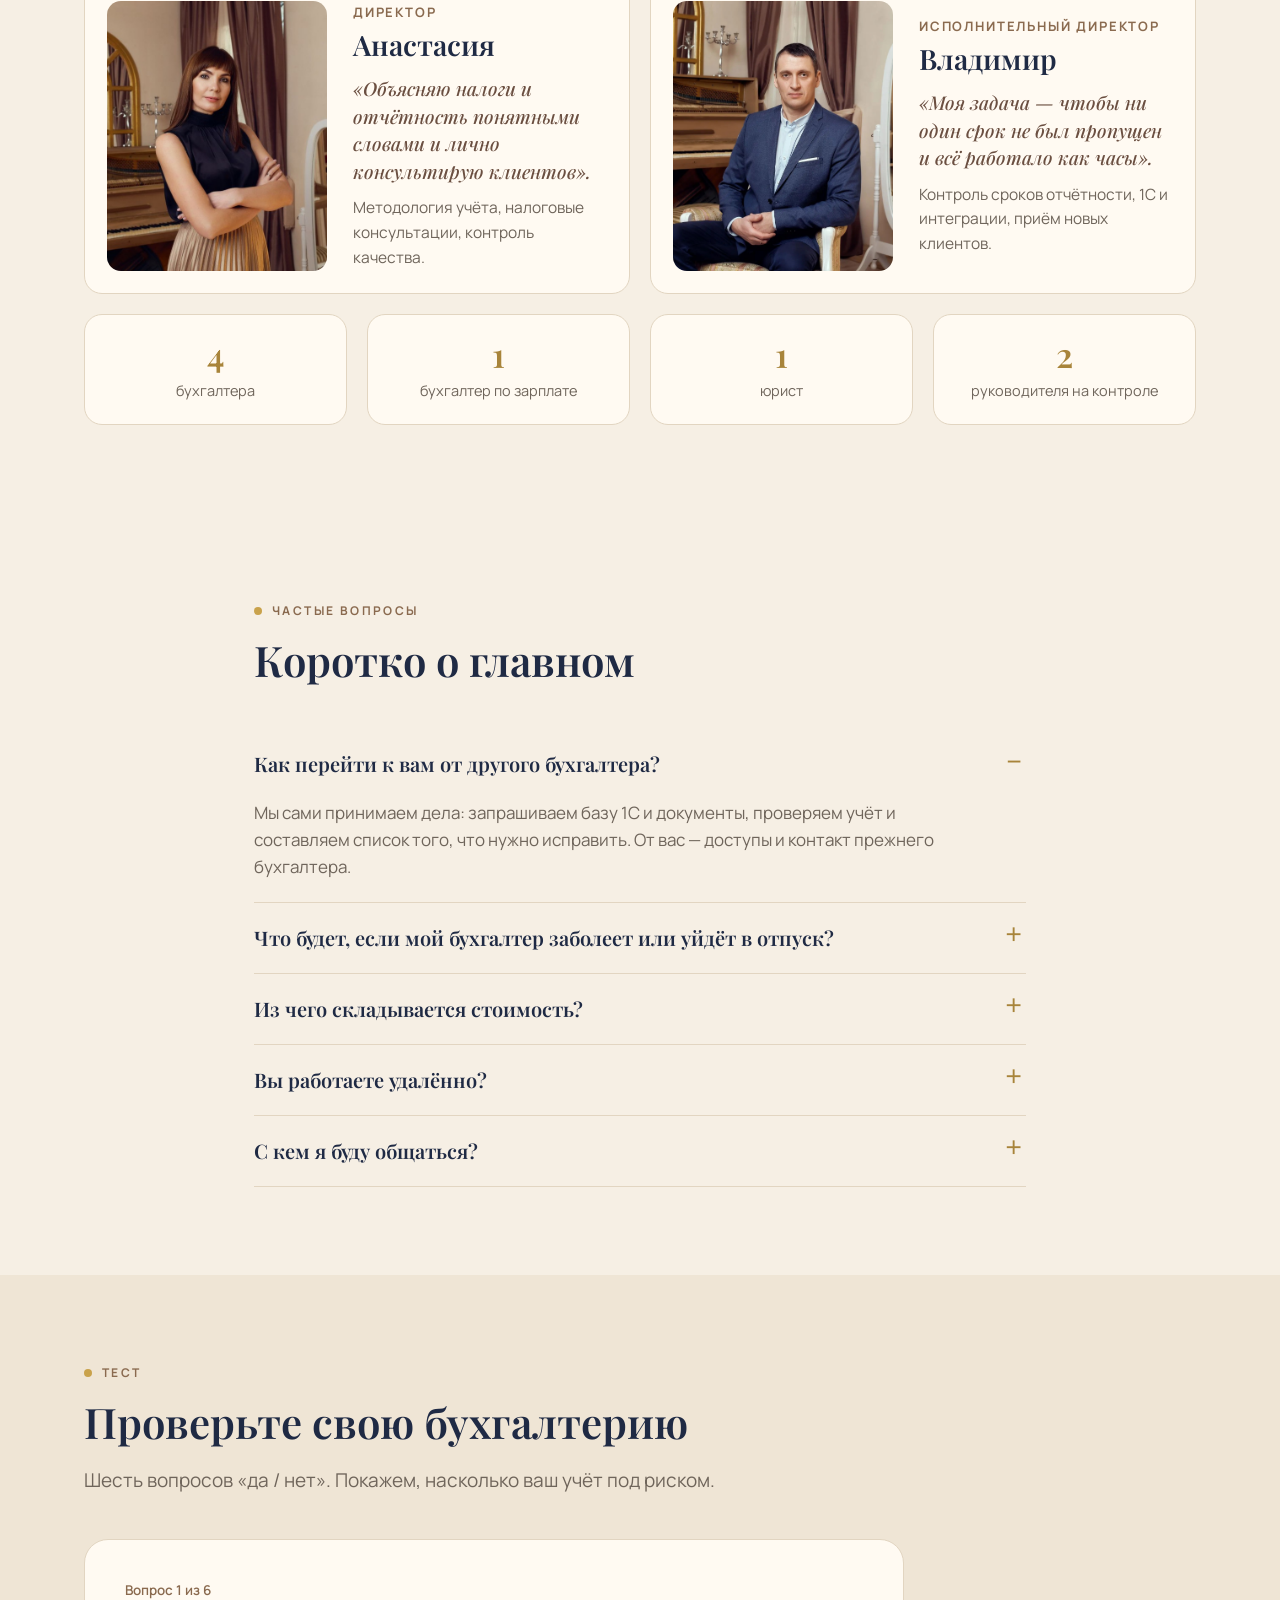
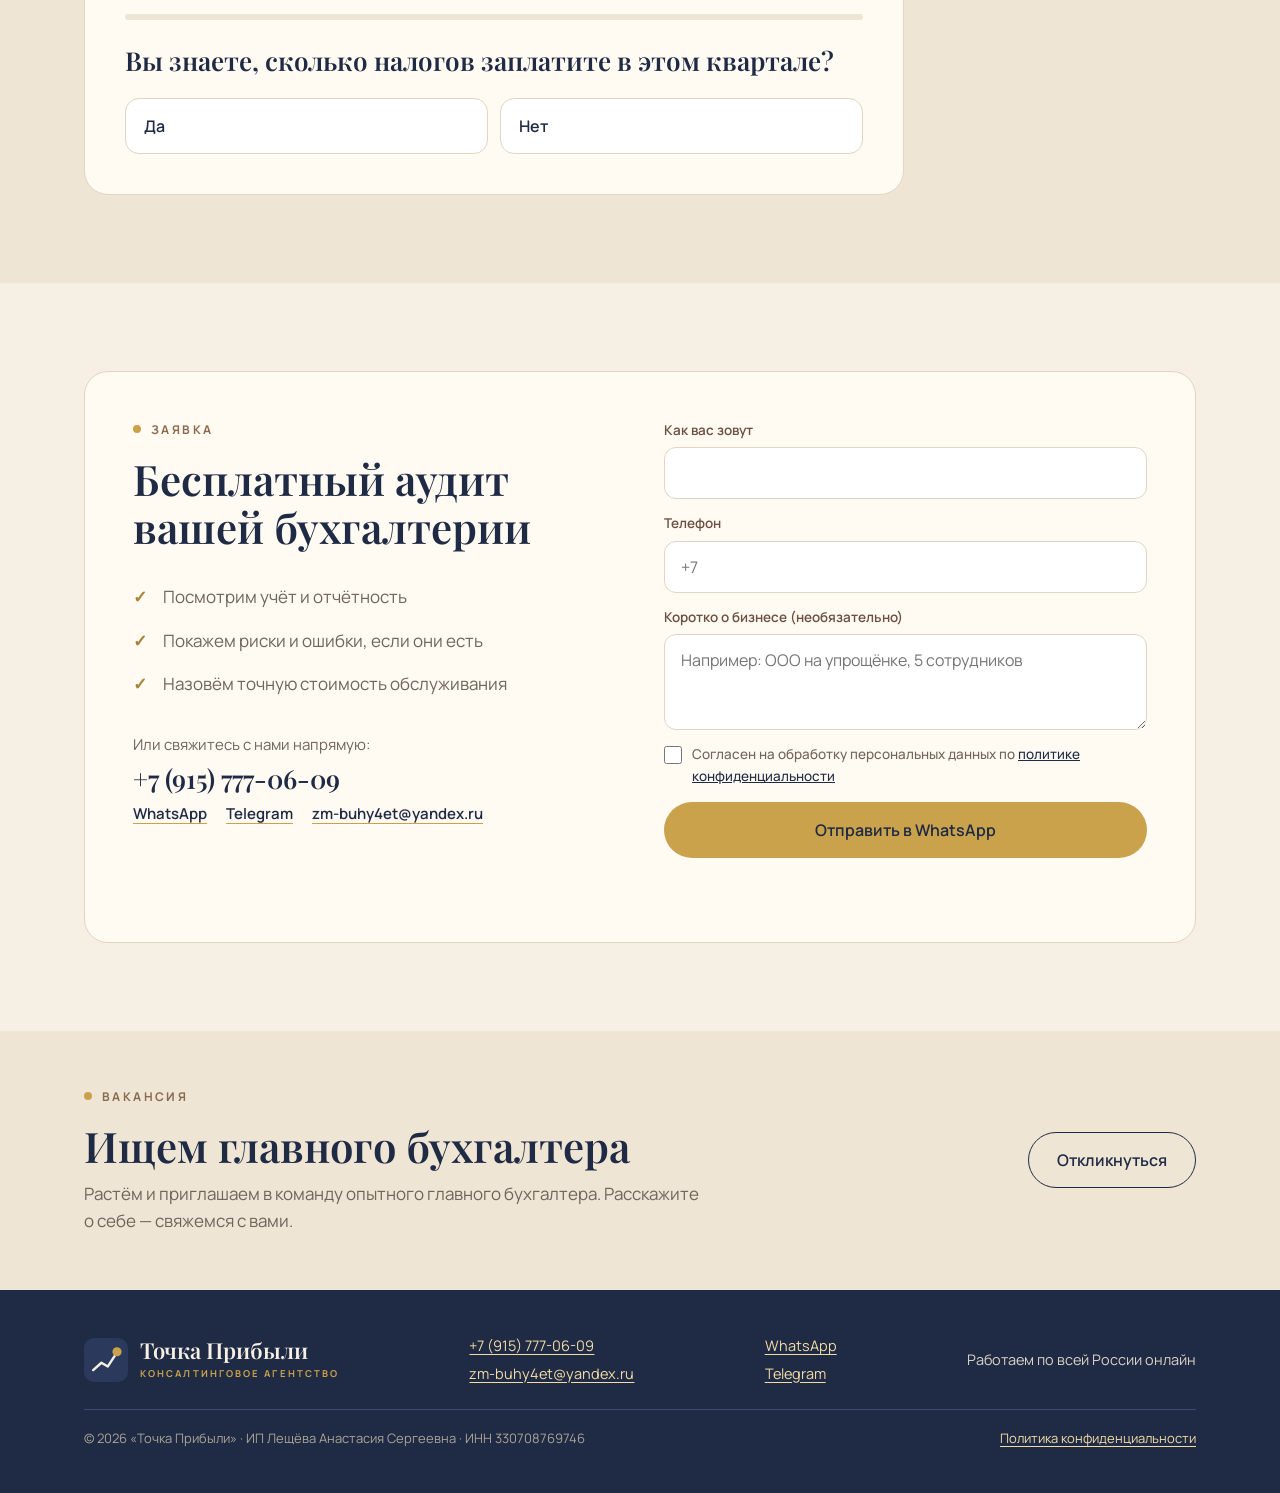
==== commit 6877030a: "Калькулятор по формуле, политика конфиденциальности, превью ссылки Co-Authored-By: Claude Fable 5.2 " ====
--- a/index.html
+++ b/index.html
@@ -5,6 +5,14 @@
 <meta name="viewport" content="width=device-width, initial-scale=1">
 <title>Точка Прибыли — бухгалтерия и налоговый консалтинг для бизнеса</title>
 <meta name="description" content="Консалтинговое агентство «Точка Прибыли»: бухгалтерское обслуживание, зарплата и кадры, юридическая поддержка. За ваш учёт лично отвечают владельцы.">
+<meta property="og:type" content="website">
+<meta property="og:url" content="https://ravestyle.online/">
+<meta property="og:title" content="Точка Прибыли — бухгалтерские услуги для предпринимателей">
+<meta property="og:description" content="Учёт, зарплата и налоги для ИП и ООО по всей России. Рассчитайте стоимость за 1 минуту.">
+<meta property="og:image" content="https://ravestyle.online/og.png">
+<meta property="og:image:width" content="1200">
+<meta property="og:image:height" content="630">
+<meta name="twitter:card" content="summary_large_image">
 <link rel="icon" href="logo-mark.svg" type="image/svg+xml">
 <link rel="preconnect" href="https://fonts.googleapis.com">
 <link rel="preconnect" href="https://fonts.gstatic.com" crossorigin>
@@ -173,6 +181,18 @@
   .opt { font: 600 16px var(--sans); color: var(--navy); background: #fff; border: 1.5px solid var(--line); border-radius: 14px; padding: 16px 18px; text-align: left; cursor: pointer; transition: border-color .15s, background .15s, transform .15s; }
   .opt:hover { border-color: var(--gold); background: #fffdf8; transform: translateY(-1px); }
   .opt:focus-visible, .tab:focus-visible, .back:focus-visible, .fab-btn:focus-visible, input[type=range]:focus-visible { outline: 3px solid var(--gold); outline-offset: 3px; }
+  .live { font-size: 14px; font-weight: 600; color: var(--cocoa-soft); }
+  .live b { font: 600 20px var(--serif); color: var(--navy); margin-left: 6px; white-space: nowrap; }
+  .opt.on { border-color: var(--gold-dark); background: #fbf1da; }
+  .opt.on::before { content: "✓ "; color: var(--gold-dark); }
+  .hint { margin: 8px 0 0; font-size: 14.5px; color: var(--muted); }
+  .next { margin-top: 22px; margin-right: 18px; }
+  .breakdown { list-style: none; margin: 18px 0 0; padding: 0; max-width: 460px; font-size: 15.5px; color: var(--muted); }
+  .breakdown li { display: flex; justify-content: space-between; gap: 16px; padding: 8px 0; border-bottom: 1px solid var(--line); }
+  .breakdown b { color: var(--navy); white-space: nowrap; }
+  .consent { display: flex; align-items: flex-start; gap: 10px; font-weight: 500; font-size: 13.5px; color: var(--muted); }
+  .consent input { width: 18px; height: 18px; flex: none; margin: 2px 0 0; padding: 0; accent-color: var(--gold-dark); }
+  .consent a { color: var(--navy); }
   .back { margin-top: 22px; background: none; border: 0; padding: 6px 0; font: 600 14.5px var(--sans); color: var(--cocoa-soft); cursor: pointer; text-decoration: underline; text-underline-offset: 4px; }
   .result .big { font: 600 clamp(34px, 5vw, 48px)/1.1 var(--serif); color: var(--navy); margin: 10px 0 6px; }
   .result .big small { font: 500 16px var(--sans); color: var(--muted); }
@@ -453,7 +473,7 @@
     <div class="head">
       <div class="eyebrow">Расчёт за 1 минуту</div>
       <h2>Узнайте стоимость <em>для вашего бизнеса</em></h2>
-      <p class="lead">Пять коротких вопросов — и вы увидите ориентир по цене.</p>
+      <p class="lead">Шесть коротких вопросов. Цена меняется с каждым ответом.</p>
     </div>
     <div class="box" id="quiz-box" aria-live="polite"></div>
   </div>
@@ -526,7 +546,7 @@
   </div>
 </section>
 
-<section class="pains">
+<section class="pains" id="reviews" hidden>
   <div class="wrap">
     <div class="head">
       <div class="eyebrow">Отзывы</div>
@@ -587,6 +607,7 @@
         <label>Как вас зовут<input name="name" autocomplete="name" required></label>
         <label>Телефон<input name="phone" type="tel" autocomplete="tel" placeholder="+7" required></label>
         <label>Коротко о бизнесе (необязательно)<textarea name="about" placeholder="Например: ООО на упрощёнке, 5 сотрудников"></textarea></label>
+        <label class="consent"><input type="checkbox" name="agree" required><span>Согласен на обработку персональных данных по <a href="privacy.html" target="_blank">политике конфиденциальности</a></span></label>
         <button class="btn btn-gold" type="submit">Отправить в WhatsApp</button>
         <p class="form-msg" id="form-msg" role="status"></p>
       </form>
@@ -635,7 +656,7 @@
     <div>Работаем по всей России онлайн</div>
     <div class="legal">
       <span>© 2026 «Точка Прибыли» · ИП Лещёва Анастасия Сергеевна · ИНН 330708769746</span>
-      <a href="https://tochka-pribili.ru/privacy/" target="_blank" rel="noopener">Политика конфиденциальности</a>
+      <a href="privacy.html">Политика конфиденциальности</a>
     </div>
   </div>
 </footer>
@@ -655,14 +676,18 @@
       msg.textContent = 'Укажите имя и телефон, чтобы мы могли связаться.';
       return;
     }
+    if (!this.agree.checked) {
+      msg.textContent = 'Отметьте согласие на обработку данных.';
+      return;
+    }
     var text = 'Здравствуйте! Хочу бесплатный аудит бухгалтерии.\nИмя: ' + this.name.value.trim() + '\nТелефон: ' + this.phone.value.trim();
     if (this.about.value.trim()) text += '\nО бизнесе: ' + this.about.value.trim();
     msg.textContent = 'Открываем WhatsApp — нажмите «Отправить» в чате.';
     window.open(WA + encodeURIComponent(text), '_blank', 'noopener');
   });
 
-  // Общий движок для квиза и теста
-  function runSteps(box, questions, showResult) {
+  // Общий движок для квиза и теста. live(answers) — подпись справа от счётчика шагов
+  function runSteps(box, questions, showResult, live) {
     var answers = [], i = 0;
     function draw() {
       box.textContent = '';
@@ -670,18 +695,36 @@
       var q = questions[i];
       var top = el('div', 'steps');
       top.appendChild(el('span', null, 'Вопрос ' + (i + 1) + ' из ' + questions.length));
+      if (live) top.appendChild(live(answers.slice(0, i)));
       box.appendChild(top);
       var bar = el('div', 'bar'), fill = el('i');
       fill.style.width = (i / questions.length * 100) + '%';
       bar.appendChild(fill); box.appendChild(bar);
       box.appendChild(el('h3', null, q.q));
+      if (q.multi) box.appendChild(el('p', 'hint', 'Можно выбрать несколько вариантов или ничего.'));
       var opts = el('div', 'opts');
+      var picked = q.multi ? (answers[i] || []).slice() : null;
       q.a.forEach(function (a) {
         var b = el('button', 'opt', a); b.type = 'button';
-        b.addEventListener('click', function () { answers[i] = a; i++; draw(); });
+        if (q.multi) {
+          b.setAttribute('aria-pressed', picked.indexOf(a) >= 0);
+          if (picked.indexOf(a) >= 0) b.classList.add('on');
+          b.addEventListener('click', function () {
+            var k = picked.indexOf(a);
+            if (k >= 0) picked.splice(k, 1); else picked.push(a);
+            b.classList.toggle('on', k < 0); b.setAttribute('aria-pressed', k < 0);
+          });
+        } else {
+          b.addEventListener('click', function () { answers[i] = a; i++; draw(); });
+        }
         opts.appendChild(b);
       });
       box.appendChild(opts);
+      if (q.multi) {
+        var next = el('button', 'btn btn-gold next', 'Показать расчёт'); next.type = 'button';
+        next.addEventListener('click', function () { answers[i] = picked; i++; draw(); });
+        box.appendChild(next);
+      }
       if (i > 0) {
         var back = el('button', 'back', '← Назад'); back.type = 'button';
         back.addEventListener('click', function () { i--; draw(); });
@@ -691,26 +734,51 @@
     draw();
   }
 
-  // Квиз стоимости
+  // Квиз стоимости. Базовые цены — от агентства, надбавки — предварительные, по рыночным прайсам
   var QUIZ = [
     { q: 'В какой сфере вы работаете?', a: ['Торговля', 'Услуги', 'Производство', 'Строительство', 'IT и онлайн', 'Другое'] },
     { q: 'Какая у вас форма бизнеса?', a: ['ИП', 'ООО', 'Только открываюсь'] },
     { q: 'Какая система налогообложения?', a: ['УСН (упрощёнка)', 'ОСНО (с НДС)', 'Патент', 'Не знаю'] },
     { q: 'Сколько документов проходит за месяц?', a: ['До 30', '30–100', '100–300', 'Больше 300'] },
-    { q: 'Сколько сотрудников в компании?', a: ['Нет сотрудников', '1–5', '6–20', 'Больше 20'] }
+    { q: 'Сколько сотрудников в компании?', a: ['Нет сотрудников', '1–5', '6–20', 'Больше 20'] },
+    { q: 'Что ещё есть в вашем бизнесе?', multi: true, a: ['Маркетплейсы (Wildberries, Ozon)', 'Маркировка «Честный знак»', 'Импорт или экспорт', 'Несколько юрлиц или ИП'] }
   ];
+  var ADD = { 'ОСНО (с НДС)': 5000, '30–100': 4000, '100–300': 10000, '1–5': 3000, '6–20': 10000 };
+  var NAMES = { 'ОСНО (с НДС)': 'Учёт с НДС', '30–100': '30–100 документов', '100–300': '100–300 документов', '1–5': 'Зарплата: 1–5 сотрудников', '6–20': 'Зарплата: 6–20 сотрудников' };
+  function quote(ans) {
+    var rows = [], total = 0, big = false;
+    if (ans[1]) {
+      total = ans[1] === 'ООО' ? 15000 : 10000;
+      rows.push([ans[1] === 'ООО' ? 'Базовый тариф для ООО' : 'Базовый тариф для ИП', total]);
+    }
+    [ans[2], ans[3], ans[4]].forEach(function (a) {
+      if (ADD[a]) { total += ADD[a]; rows.push([NAMES[a], ADD[a]]); }
+      if (a === 'Больше 300' || a === 'Больше 20') big = true;
+    });
+    return { rows: rows, total: total, big: big, label: big ? 'от 40 000 ₽' : (ans[1] ? rub(total) : 'от 10 000 ₽') };
+  }
   runSteps(document.getElementById('quiz-box'), QUIZ, function (box, ans, restart) {
-    var price = ans[1] === 'ООО' ? 15000 : 10000;
-    var big = ans[3] === 'Больше 300' || ans[4] === 'Больше 20';
+    var q = quote(ans), extras = ans[5] || [];
     var r = el('div', 'result');
-    r.appendChild(el('div', 'eyebrow', 'Ваш ориентир'));
-    var p = el('div', 'big', 'от ' + rub(price) + ' ');
+    r.appendChild(el('div', 'eyebrow', 'Предварительный расчёт'));
+    var p = el('div', 'big', q.label + ' ');
     p.appendChild(el('small', null, '/ месяц'));
     r.appendChild(p);
-    r.appendChild(el('p', null, big
-      ? 'У вас большой объём работы — скорее всего, подойдёт тариф «Под ключ». Точную сумму назовём после бесплатного аудита.'
-      : 'Точную сумму назовём после бесплатного аудита и зафиксируем в договоре.'));
-    var text = 'Здравствуйте! Прошёл расчёт на сайте.\n' + QUIZ.map(function (q, k) { return q.q + ' — ' + ans[k]; }).join('\n') + '\nОриентир: от ' + rub(price) + ' в месяц. Хочу точный расчёт.';
+    if (q.big) {
+      r.appendChild(el('p', null, 'У вас большой объём работы — такие проекты считаем индивидуально, по тарифу «Под ключ».'));
+    } else {
+      var ul = el('ul', 'breakdown');
+      q.rows.forEach(function (row, k) {
+        var li = el('li'); li.appendChild(el('span', null, row[0]));
+        li.appendChild(el('b', null, (k ? '+ ' : '') + rub(row[1]))); ul.appendChild(li);
+      });
+      r.appendChild(ul);
+    }
+    r.appendChild(el('p', null, (extras.length ? 'Особенности бизнеса (' + extras.join('; ') + ') учтём при точном расчёте. ' : '') + 'Точную сумму назовём после бесплатного аудита и зафиксируем в договоре.'));
+    var text = 'Здравствуйте! Прошёл расчёт на сайте.\n' + QUIZ.map(function (x, k) {
+      var v = x.multi ? (ans[k].length ? ans[k].join(', ') : 'нет') : ans[k];
+      return x.q + ' — ' + v;
+    }).join('\n') + '\nПредварительный расчёт: ' + q.label + ' в месяц. Хочу точный расчёт.';
     var acts = el('div', 'acts');
     acts.appendChild(link('btn btn-gold', 'Точный расчёт в WhatsApp', WA + encodeURIComponent(text)));
     acts.appendChild(link('btn btn-line', 'Написать в Telegram', TG + encodeURIComponent(text)));
@@ -718,6 +786,10 @@
     var again = el('button', 'back', 'Пройти заново'); again.type = 'button'; again.addEventListener('click', restart);
     r.appendChild(again);
     box.appendChild(r);
+  }, function (ans) {
+    var d = el('span', 'live', 'Сейчас:');
+    d.appendChild(el('b', null, quote(ans).label + ' / мес'));
+    return d;
   });
 
   // Тест «Проверьте свою бухгалтерию»: risk — ответ, который означает риск
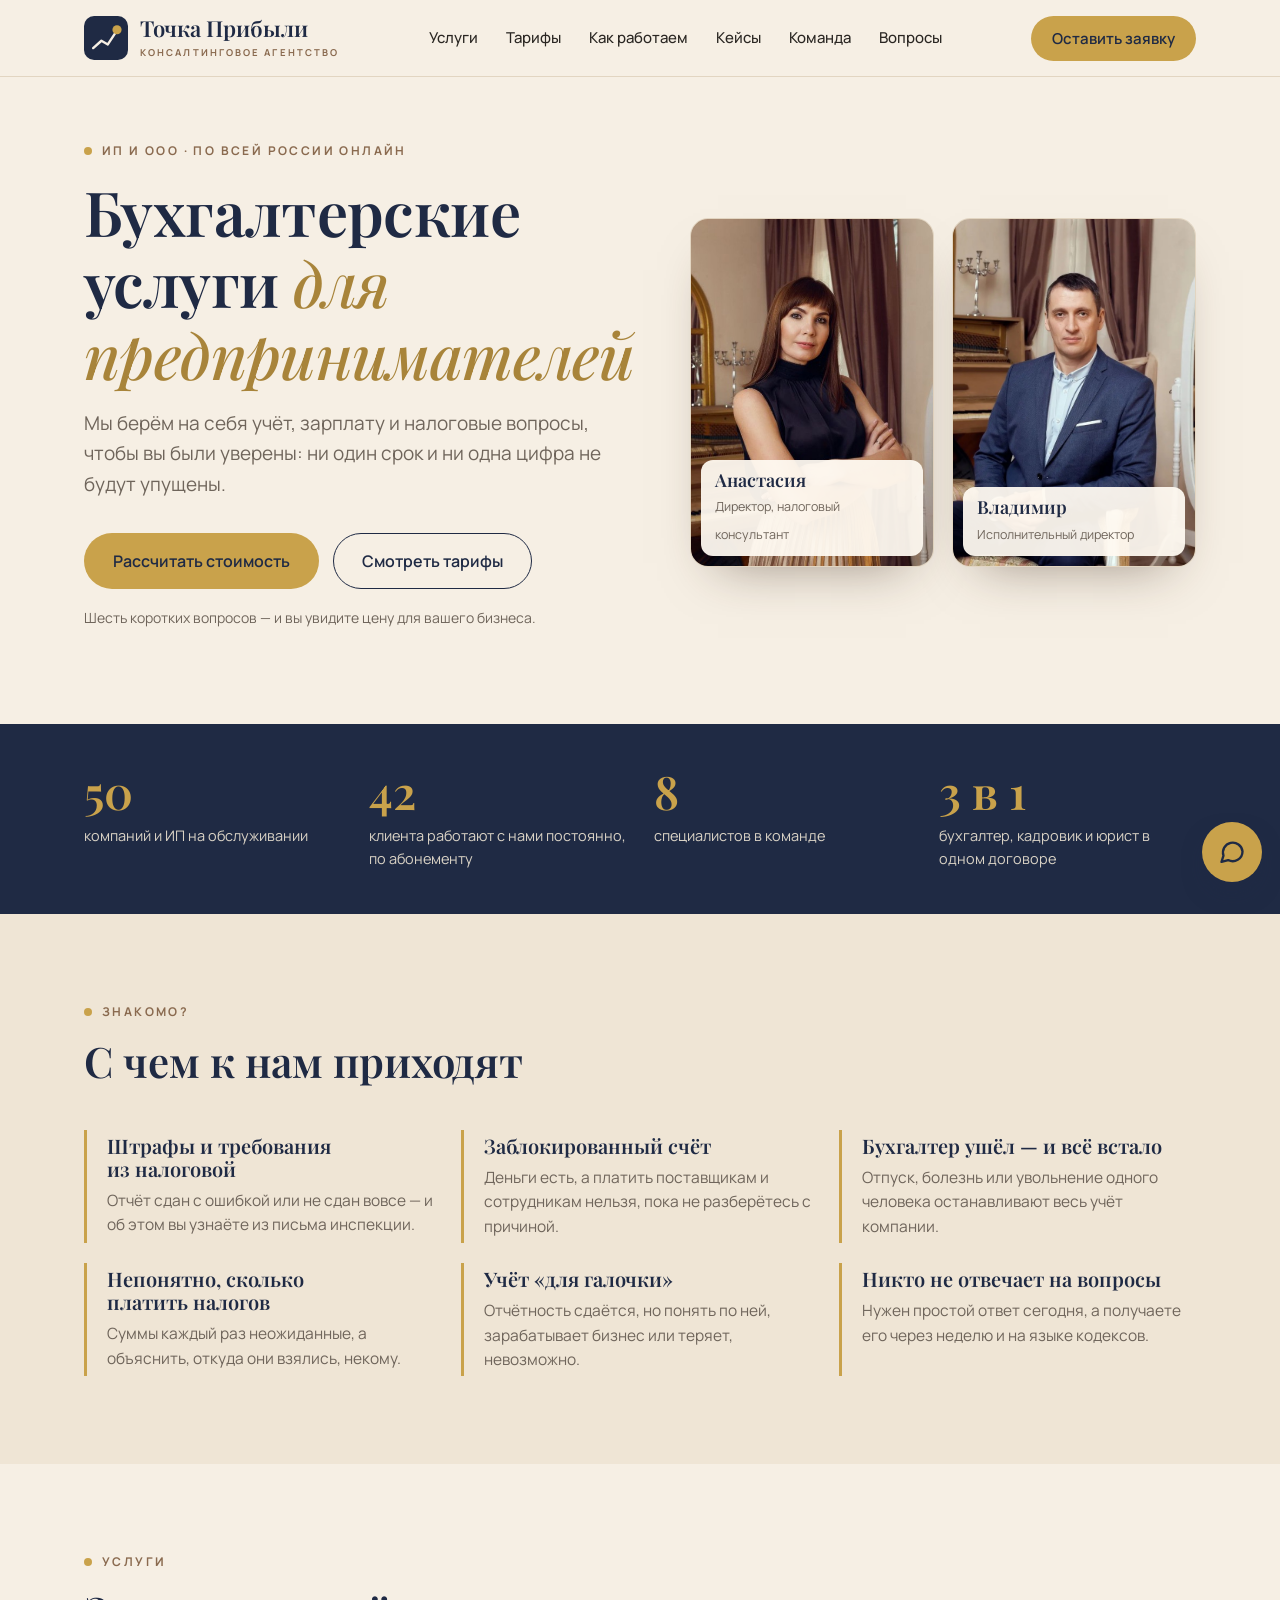
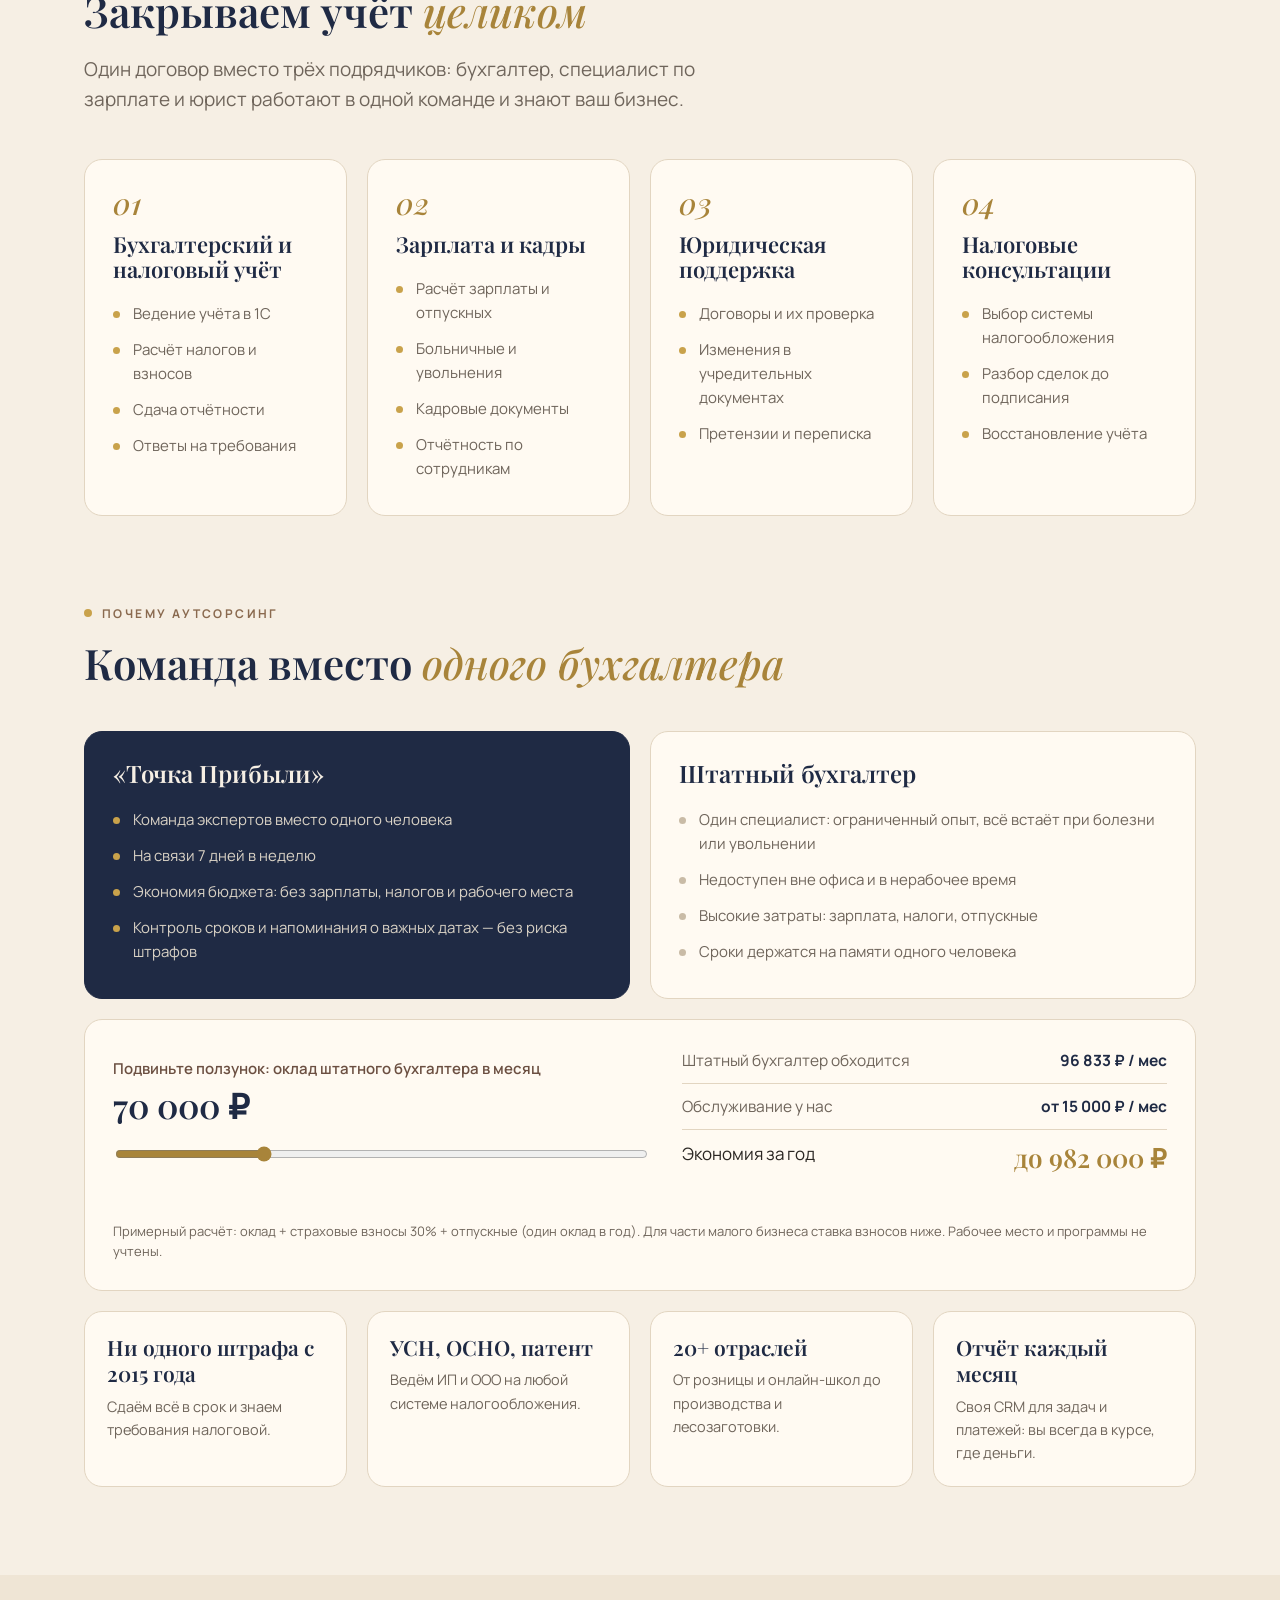
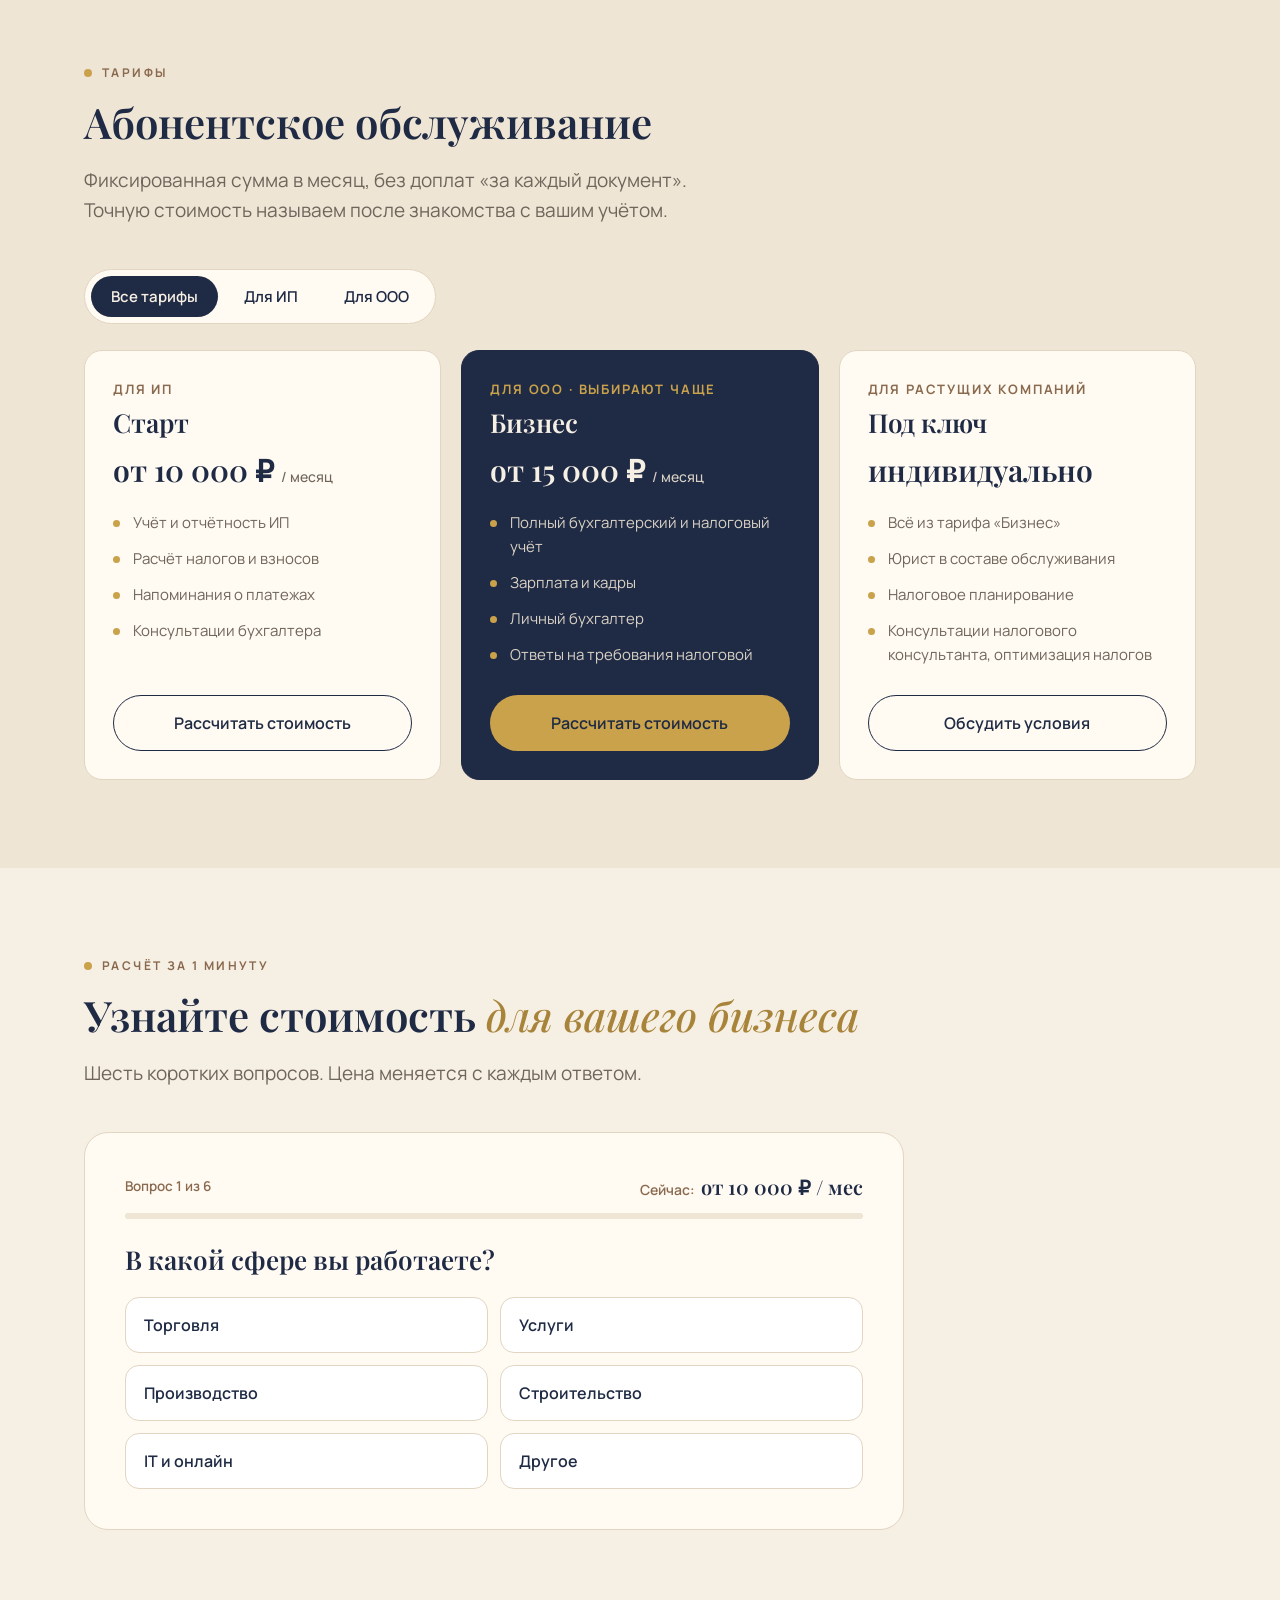
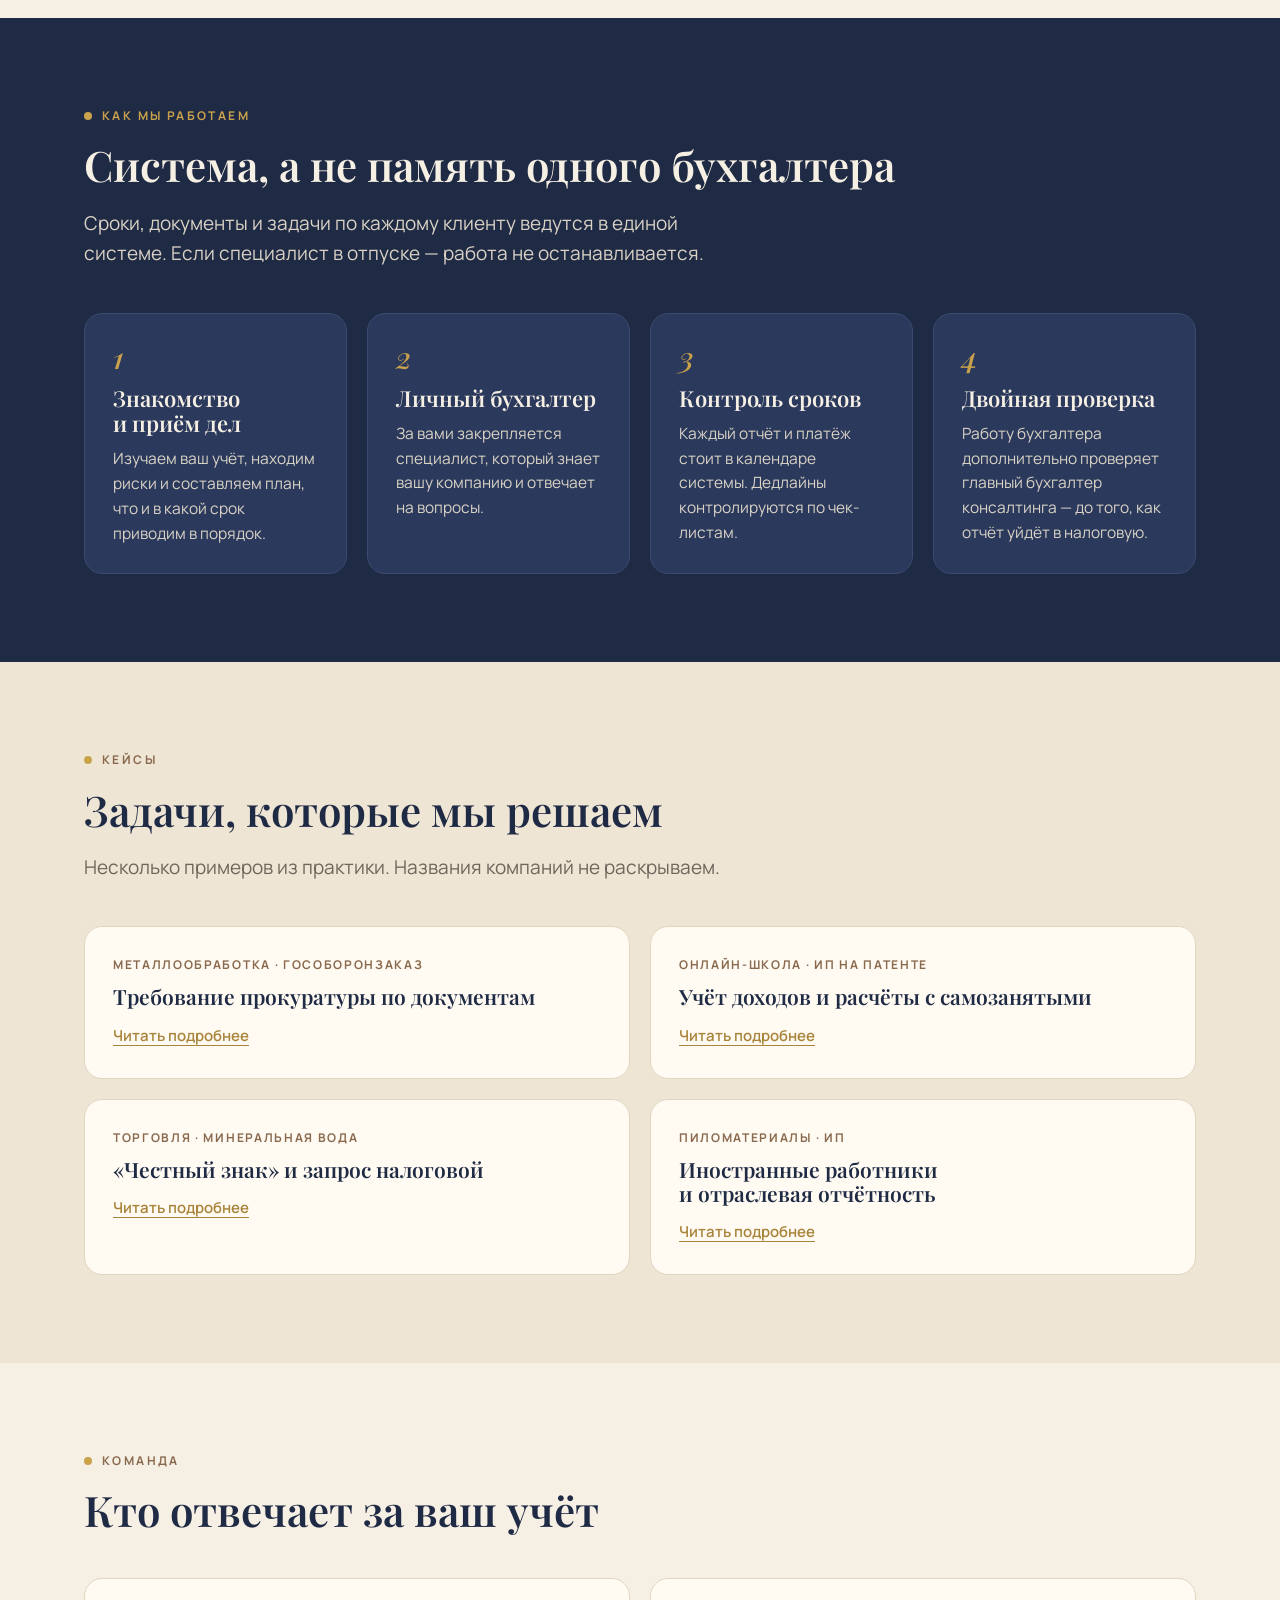
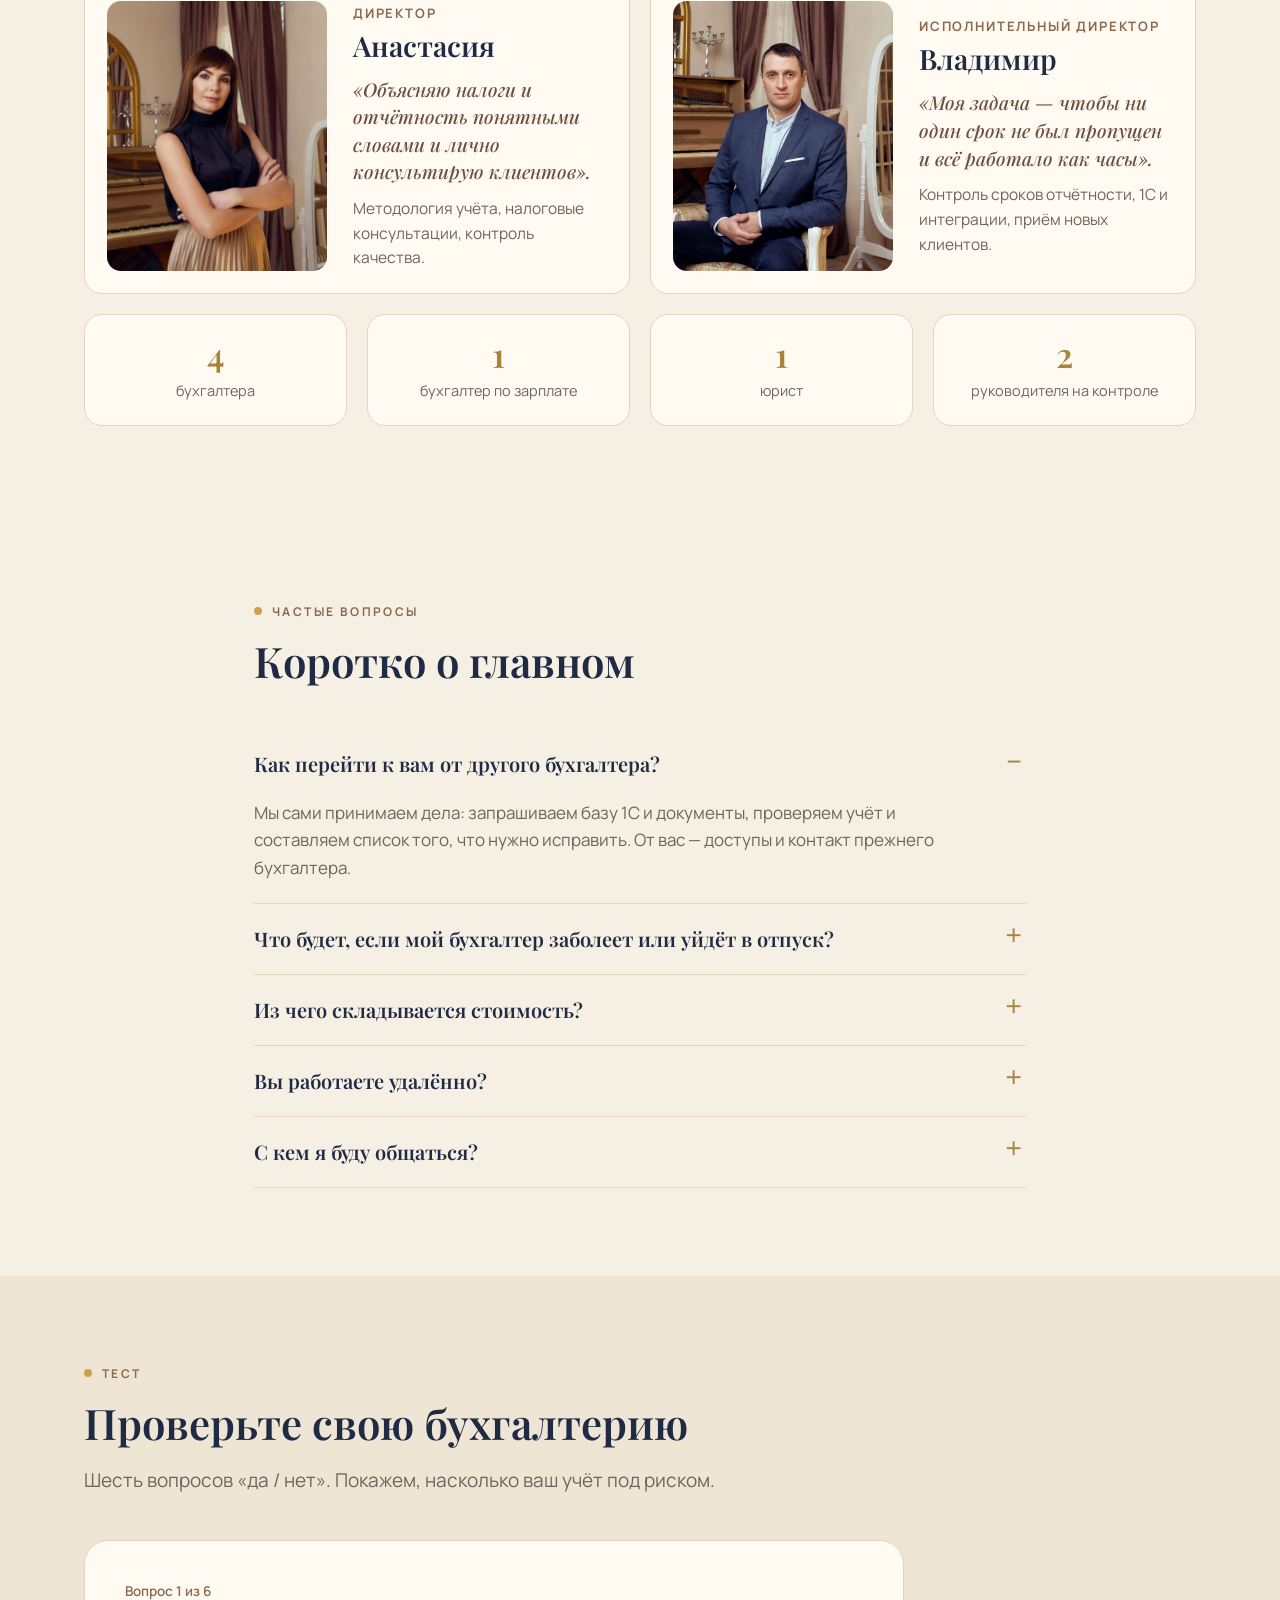
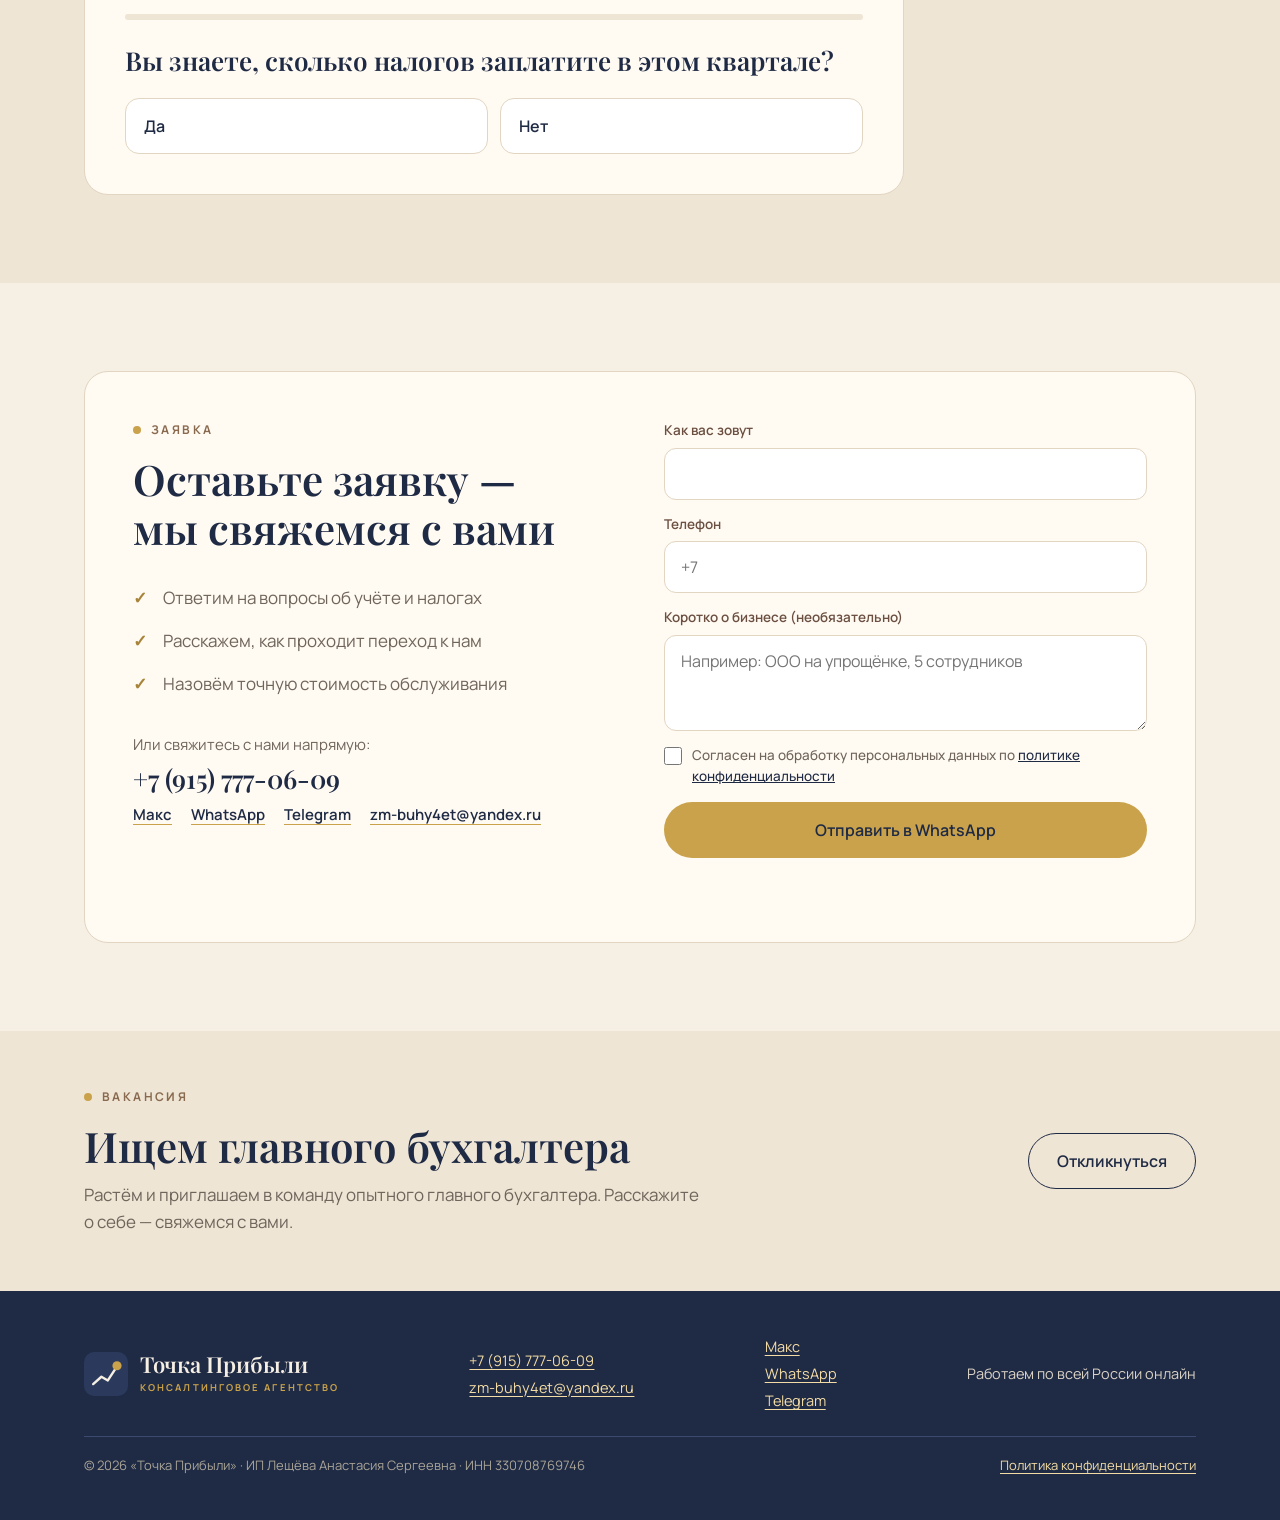
==== commit f9e387a9: "Макс первым, одинаковые фото, убран бесплатный аудит Co-Authored-By: Claude Fable 5.2 <noreply@anthr" ====
--- a/index.html
+++ b/index.html
@@ -79,10 +79,8 @@
   .hero-note { margin-top: 18px; font-size: 14px; color: var(--muted); }
   .duo { display: grid; grid-template-columns: 1fr 1fr; gap: 18px; }
   .person { position: relative; border-radius: 18px; overflow: hidden; background: var(--cream-2); border: 1px solid var(--line); box-shadow: 0 24px 50px -28px rgba(60,40,25,.5); }
-  .person:nth-child(2) { margin-top: 56px; }
   .person img { width: 100%; aspect-ratio: 3 / 4.3; object-fit: cover; }
-  .person .anastasia { object-position: 50% 30%; }
-  .person .vladimir { object-position: 56% 30%; }
+  .person img { object-position: 50% 20%; }
   .person figcaption { position: absolute; left: 10px; right: 10px; bottom: 10px; background: rgba(255,250,242,.94); border-radius: 12px; padding: 10px 14px; }
   .person figcaption b { display: block; font: 600 18px/1.2 var(--serif); color: var(--navy); }
   .person figcaption span { font-size: 12.5px; color: var(--muted); }
@@ -276,7 +274,6 @@
     .logo b { font-size: 19px; }
     .g4 { grid-template-columns: 1fr; }
     .stat b { font-size: 38px; }
-    .person:nth-child(2) { margin-top: 28px; }
     .person figcaption { padding: 8px 10px; }
     .person figcaption b { font-size: 15px; }
     .person figcaption span { font-size: 11px; }
@@ -325,10 +322,10 @@
       <h1>Бухгалтерские услуги <em>для предпринимателей</em></h1>
       <p class="lead">Мы берём на себя учёт, зарплату и налоговые вопросы, чтобы вы были уверены: ни один срок и ни одна цифра не будут упущены.</p>
       <div class="hero-cta">
-        <a class="btn btn-gold" href="#request">Бесплатный аудит бухгалтерии</a>
+        <a class="btn btn-gold" href="#quiz">Рассчитать стоимость</a>
         <a class="btn btn-line" href="#plans">Смотреть тарифы</a>
       </div>
-      <p class="hero-note">Посмотрим ваш учёт и скажем честно, где риски. Без обязательств.</p>
+      <p class="hero-note">Шесть коротких вопросов — и вы увидите цену для вашего бизнеса.</p>
     </div>
     <div class="duo">
       <figure class="person">
@@ -336,7 +333,7 @@
         <figcaption><b>Анастасия</b><span>Директор, налоговый консультант</span></figcaption>
       </figure>
       <figure class="person">
-        <img class="vladimir" src="img/vladimir.jpg" alt="Владимир, исполнительный директор агентства «Точка Прибыли»">
+        <img class="vladimir" src="img/vladimir-portrait.jpg" alt="Владимир, исполнительный директор агентства «Точка Прибыли»">
         <figcaption><b>Владимир</b><span>Исполнительный директор</span></figcaption>
       </figure>
     </div>
@@ -438,7 +435,7 @@
     <div class="head">
       <div class="eyebrow">Тарифы</div>
       <h2>Абонентское обслуживание</h2>
-      <p class="lead">Фиксированная сумма в месяц, без доплат «за каждый документ». Точную стоимость считаем после бесплатного аудита.</p>
+      <p class="lead">Фиксированная сумма в месяц, без доплат «за каждый документ». Точную стоимость называем после знакомства с вашим учётом.</p>
     </div>
     <div class="tabs" role="tablist" aria-label="Для кого тариф">
       <button class="tab" role="tab" aria-selected="true" data-tab="all">Все тарифы</button>
@@ -487,7 +484,7 @@
       <p class="lead">Сроки, документы и задачи по каждому клиенту ведутся в единой системе. Если специалист в отпуске — работа не останавливается.</p>
     </div>
     <div class="grid g4">
-      <div class="card"><div class="num">1</div><h3>Аудит и приём дел</h3><p>Изучаем ваш учёт, находим риски и составляем план, что и в какой срок приводим в порядок.</p></div>
+      <div class="card"><div class="num">1</div><h3>Знакомство и приём дел</h3><p>Изучаем ваш учёт, находим риски и составляем план, что и в какой срок приводим в порядок.</p></div>
       <div class="card"><div class="num">2</div><h3>Личный бухгалтер</h3><p>За вами закрепляется специалист, который знает вашу компанию и отвечает на вопросы.</p></div>
       <div class="card"><div class="num">3</div><h3>Контроль сроков</h3><p>Каждый отчёт и платёж стоит в календаре системы. Дедлайны контролируются по чек-листам.</p></div>
       <div class="card"><div class="num">4</div><h3>Двойная проверка</h3><p>Работу бухгалтера дополнительно проверяет главный бухгалтер консалтинга — до того, как отчёт уйдёт в налоговую.</p></div>
@@ -528,7 +525,7 @@
         </div>
       </div>
       <div class="card founder">
-        <img src="img/vladimir.jpg" alt="Владимир" style="object-position:56% 20%">
+        <img src="img/vladimir-portrait.jpg" alt="Владимир" style="object-position:50% 20%">
         <div>
           <div class="role">Исполнительный директор</div>
           <h3>Владимир</h3>
@@ -568,7 +565,7 @@
     </div>
     <details open><summary>Как перейти к вам от другого бухгалтера?</summary><p>Мы сами принимаем дела: запрашиваем базу 1С и документы, проверяем учёт и составляем список того, что нужно исправить. От вас — доступы и контакт прежнего бухгалтера.</p></details>
     <details><summary>Что будет, если мой бухгалтер заболеет или уйдёт в отпуск?</summary><p>Задачи и сроки по вашей компании ведутся в общей системе, а не в голове одного человека. Работу подхватывает другой специалист команды, сроки контролирует руководитель.</p></details>
-    <details><summary>Из чего складывается стоимость?</summary><p>Из системы налогообложения, количества операций и числа сотрудников. Сумму фиксируем в договоре после бесплатного аудита.</p></details>
+    <details><summary>Из чего складывается стоимость?</summary><p>Из системы налогообложения, количества операций и числа сотрудников. Сумму фиксируем в договоре после знакомства с вашим учётом.</p></details>
     <details><summary>Вы работаете удалённо?</summary><p>Да, ведём ИП и ООО по всей России полностью онлайн. Документы принимаем в электронном виде, отчётность сдаём через интернет.</p></details>
     <details><summary>С кем я буду общаться?</summary><p>С закреплённым за вами бухгалтером. По сложным налоговым вопросам подключается директор агентства Анастасия.</p></details>
   </div>
@@ -590,14 +587,15 @@
     <div class="lead-box">
       <div>
         <div class="eyebrow">Заявка</div>
-        <h2>Бесплатный аудит вашей бухгалтерии</h2>
+        <h2>Оставьте заявку — мы свяжемся с вами</h2>
         <ul class="checks">
-          <li>Посмотрим учёт и отчётность</li>
-          <li>Покажем риски и ошибки, если они есть</li>
+          <li>Ответим на вопросы об учёте и налогах</li>
+          <li>Расскажем, как проходит переход к нам</li>
           <li>Назовём точную стоимость обслуживания</li>
         </ul>
         <div class="direct">Или свяжитесь с нами напрямую:
           <a class="tel" href="tel:+79157770609">+7 (915) 777-06-09</a>
+          <a href="https://max.ru/u/f9LHodD0cOIAiNCMWBBA3Melrd806FUXMsq1GShI6vxb5RI1ptBXHcyxpxo" target="_blank" rel="noopener">Макс</a>
           <a href="https://wa.me/79157770609" target="_blank" rel="noopener">WhatsApp</a>
           <a href="https://t.me/anastasiial2018" target="_blank" rel="noopener">Telegram</a>
           <a href="mailto:zm-buhy4et@yandex.ru">zm-buhy4et@yandex.ru</a>
@@ -630,6 +628,7 @@
 
 <div class="fab">
   <div class="fab-menu" id="fab-menu" hidden>
+    <a href="https://max.ru/u/f9LHodD0cOIAiNCMWBBA3Melrd806FUXMsq1GShI6vxb5RI1ptBXHcyxpxo" target="_blank" rel="noopener">Макс</a>
     <a href="https://wa.me/79157770609" target="_blank" rel="noopener">WhatsApp</a>
     <a href="https://t.me/anastasiial2018" target="_blank" rel="noopener">Telegram</a>
     <a href="tel:+79157770609">Позвонить</a>
@@ -650,6 +649,7 @@
       <a href="mailto:zm-buhy4et@yandex.ru">zm-buhy4et@yandex.ru</a>
     </div>
     <div class="cols">
+      <a href="https://max.ru/u/f9LHodD0cOIAiNCMWBBA3Melrd806FUXMsq1GShI6vxb5RI1ptBXHcyxpxo" target="_blank" rel="noopener">Макс</a>
       <a href="https://wa.me/79157770609" target="_blank" rel="noopener">WhatsApp</a>
       <a href="https://t.me/anastasiial2018" target="_blank" rel="noopener">Telegram</a>
     </div>
@@ -664,6 +664,19 @@
 <script>
   var WA = 'https://wa.me/79157770609?text=';
   var TG = 'https://t.me/anastasiial2018?text=';
+  var MAX = 'https://max.ru/u/f9LHodD0cOIAiNCMWBBA3Melrd806FUXMsq1GShI6vxb5RI1ptBXHcyxpxo';
+  // Макс не умеет подставлять текст в чат: копируем его, человек вставит сам
+  function maxBtn(text, wrap, label) {
+    var a = link('btn btn-gold', label, MAX);
+    var note = el('p', 'hint');
+    a.addEventListener('click', function () {
+      if (navigator.clipboard) navigator.clipboard.writeText(text).then(function () {
+        note.textContent = 'Текст скопирован — вставьте его в чат Макса.';
+      }, function () {});
+    });
+    wrap.appendChild(a);
+    return note;
+  }
   function rub(n) { return Math.round(n).toLocaleString('ru-RU') + ' ₽'; }
   function el(tag, cls, text) { var e = document.createElement(tag); if (cls) e.className = cls; if (text != null) e.textContent = text; return e; }
   function link(cls, text, href) { var a = el('a', cls, text); a.href = href; a.target = '_blank'; a.rel = 'noopener'; return a; }
@@ -680,7 +693,7 @@
       msg.textContent = 'Отметьте согласие на обработку данных.';
       return;
     }
-    var text = 'Здравствуйте! Хочу бесплатный аудит бухгалтерии.\nИмя: ' + this.name.value.trim() + '\nТелефон: ' + this.phone.value.trim();
+    var text = 'Здравствуйте! Хочу обсудить бухгалтерское обслуживание.\nИмя: ' + this.name.value.trim() + '\nТелефон: ' + this.phone.value.trim();
     if (this.about.value.trim()) text += '\nО бизнесе: ' + this.about.value.trim();
     msg.textContent = 'Открываем WhatsApp — нажмите «Отправить» в чате.';
     window.open(WA + encodeURIComponent(text), '_blank', 'noopener');
@@ -774,15 +787,17 @@
       });
       r.appendChild(ul);
     }
-    r.appendChild(el('p', null, (extras.length ? 'Особенности бизнеса (' + extras.join('; ') + ') учтём при точном расчёте. ' : '') + 'Точную сумму назовём после бесплатного аудита и зафиксируем в договоре.'));
+    r.appendChild(el('p', null, (extras.length ? 'Особенности бизнеса (' + extras.join('; ') + ') учтём при точном расчёте. ' : '') + 'Точную сумму назовём после знакомства с вашим учётом и зафиксируем в договоре.'));
     var text = 'Здравствуйте! Прошёл расчёт на сайте.\n' + QUIZ.map(function (x, k) {
       var v = x.multi ? (ans[k].length ? ans[k].join(', ') : 'нет') : ans[k];
       return x.q + ' — ' + v;
     }).join('\n') + '\nПредварительный расчёт: ' + q.label + ' в месяц. Хочу точный расчёт.';
     var acts = el('div', 'acts');
-    acts.appendChild(link('btn btn-gold', 'Точный расчёт в WhatsApp', WA + encodeURIComponent(text)));
+    var maxNote = maxBtn(text, acts, 'Точный расчёт в Макс');
+    acts.appendChild(link('btn btn-line', 'Написать в WhatsApp', WA + encodeURIComponent(text)));
     acts.appendChild(link('btn btn-line', 'Написать в Telegram', TG + encodeURIComponent(text)));
     r.appendChild(acts);
+    r.appendChild(maxNote);
     var again = el('button', 'back', 'Пройти заново'); again.type = 'button'; again.addEventListener('click', restart);
     r.appendChild(again);
     box.appendChild(r);
@@ -803,18 +818,20 @@
   ];
   runSteps(document.getElementById('check-box'), CHECK, function (box, ans, restart) {
     var n = CHECK.filter(function (q, k) { return ans[k] === q.risk; }).length;
-    var lvl = n <= 1 ? ['Низкий риск', 'risk-low', 'Учёт выглядит устойчиво. Если хотите убедиться — посмотрим его на бесплатном аудите.']
-            : n <= 3 ? ['Средний риск', 'risk-mid', 'Есть слабые места, которые могут обернуться штрафами. Покажем их на бесплатном аудите.']
+    var lvl = n <= 1 ? ['Низкий риск', 'risk-low', 'Учёт выглядит устойчиво. Если хотите убедиться — обсудите его с нашим бухгалтером.']
+            : n <= 3 ? ['Средний риск', 'risk-mid', 'Есть слабые места, которые могут обернуться штрафами. Разберём их вместе с нашим бухгалтером.']
             : ['Высокий риск', 'risk-high', 'В учёте несколько тревожных признаков. Лучше разобраться сейчас, пока это не стало штрафом или блокировкой счёта.'];
     var r = el('div', 'result');
     r.appendChild(el('div', 'eyebrow', 'Результат: ' + n + ' из ' + CHECK.length + ' признаков риска'));
     r.appendChild(el('div', 'big ' + lvl[1], lvl[0]));
     r.appendChild(el('p', null, lvl[2]));
-    var text = 'Здравствуйте! Прошёл тест на сайте: ' + lvl[0].toLowerCase() + ' (' + n + ' из ' + CHECK.length + '). Хочу бесплатный аудит бухгалтерии.';
+    var text = 'Здравствуйте! Прошёл тест на сайте: ' + lvl[0].toLowerCase() + ' (' + n + ' из ' + CHECK.length + '). Хочу обсудить это с бухгалтером.';
     var acts = el('div', 'acts');
-    acts.appendChild(link('btn btn-gold', 'Записаться на аудит в WhatsApp', WA + encodeURIComponent(text)));
+    var maxNote = maxBtn(text, acts, 'Обсудить в Макс');
+    acts.appendChild(link('btn btn-line', 'Написать в WhatsApp', WA + encodeURIComponent(text)));
     acts.appendChild(link('btn btn-line', 'Написать в Telegram', TG + encodeURIComponent(text)));
     r.appendChild(acts);
+    r.appendChild(maxNote);
     var again = el('button', 'back', 'Пройти заново'); again.type = 'button'; again.addEventListener('click', restart);
     r.appendChild(again);
     box.appendChild(r);
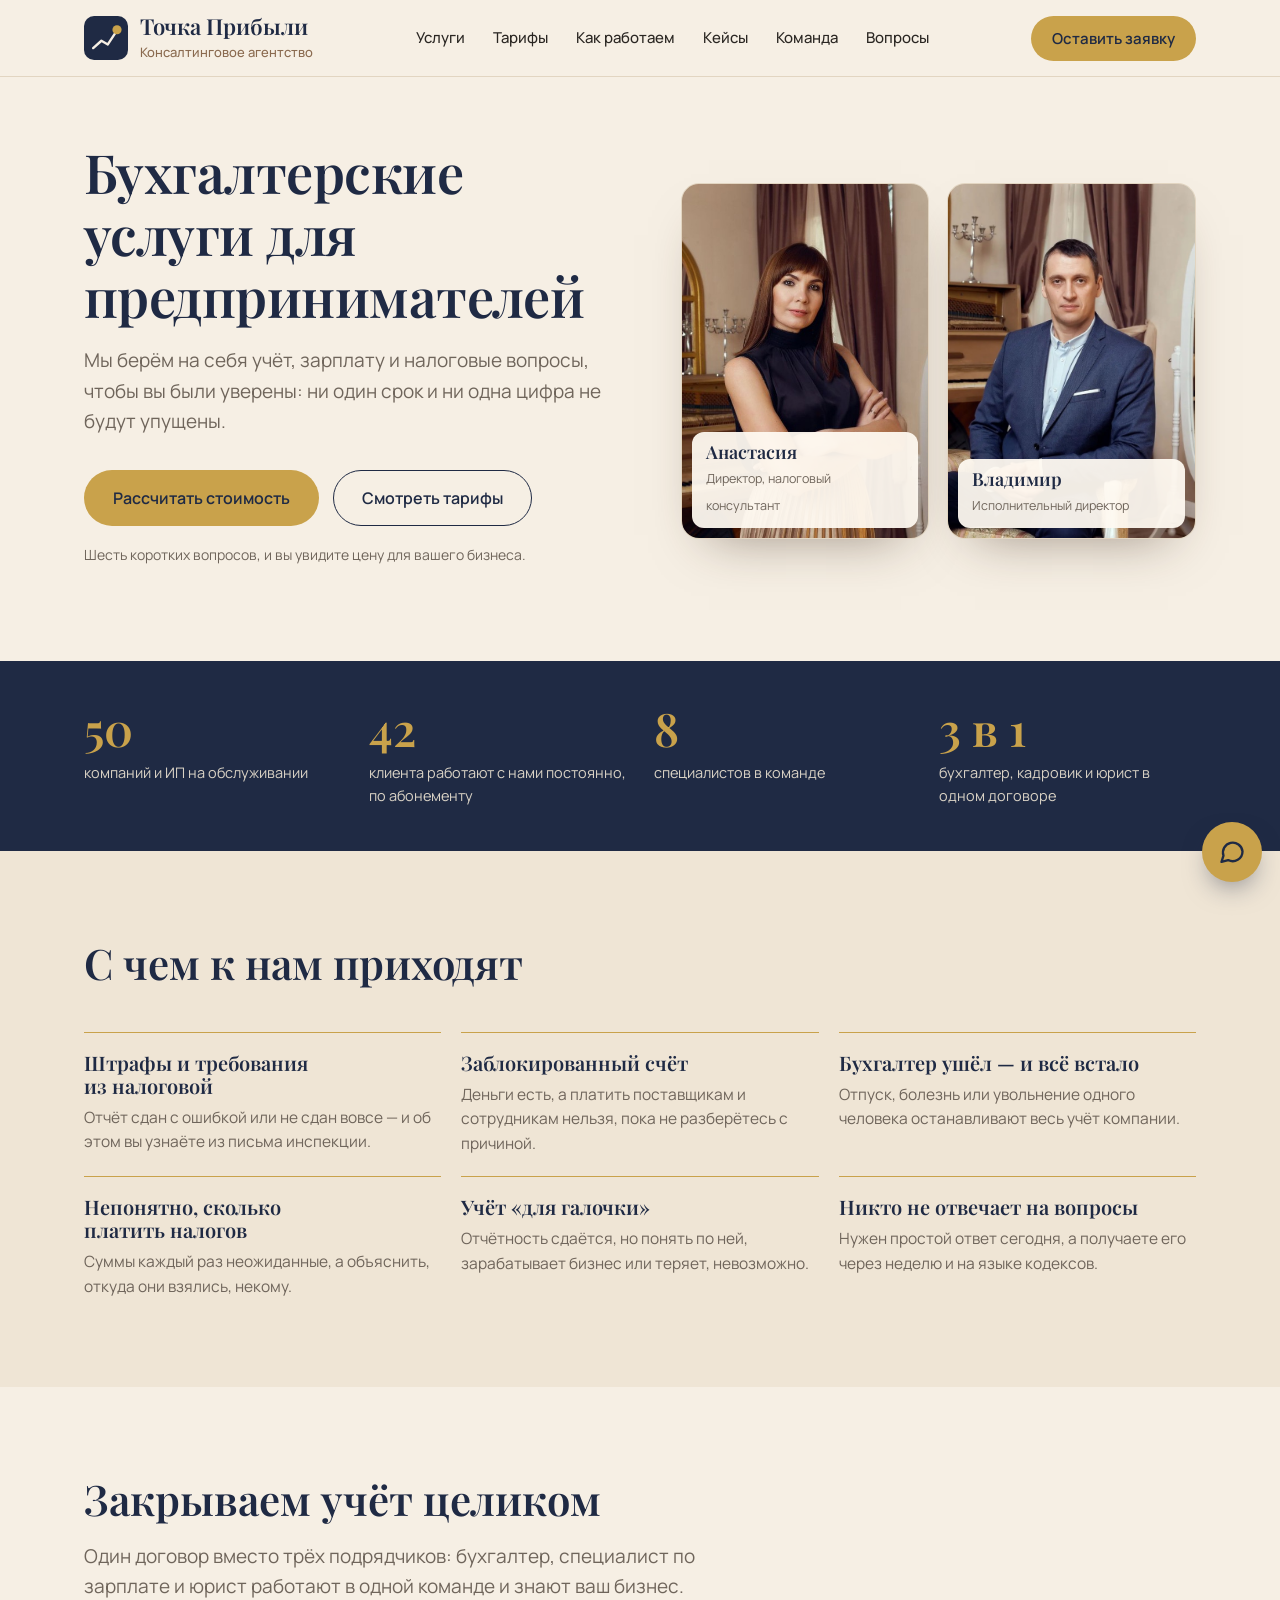
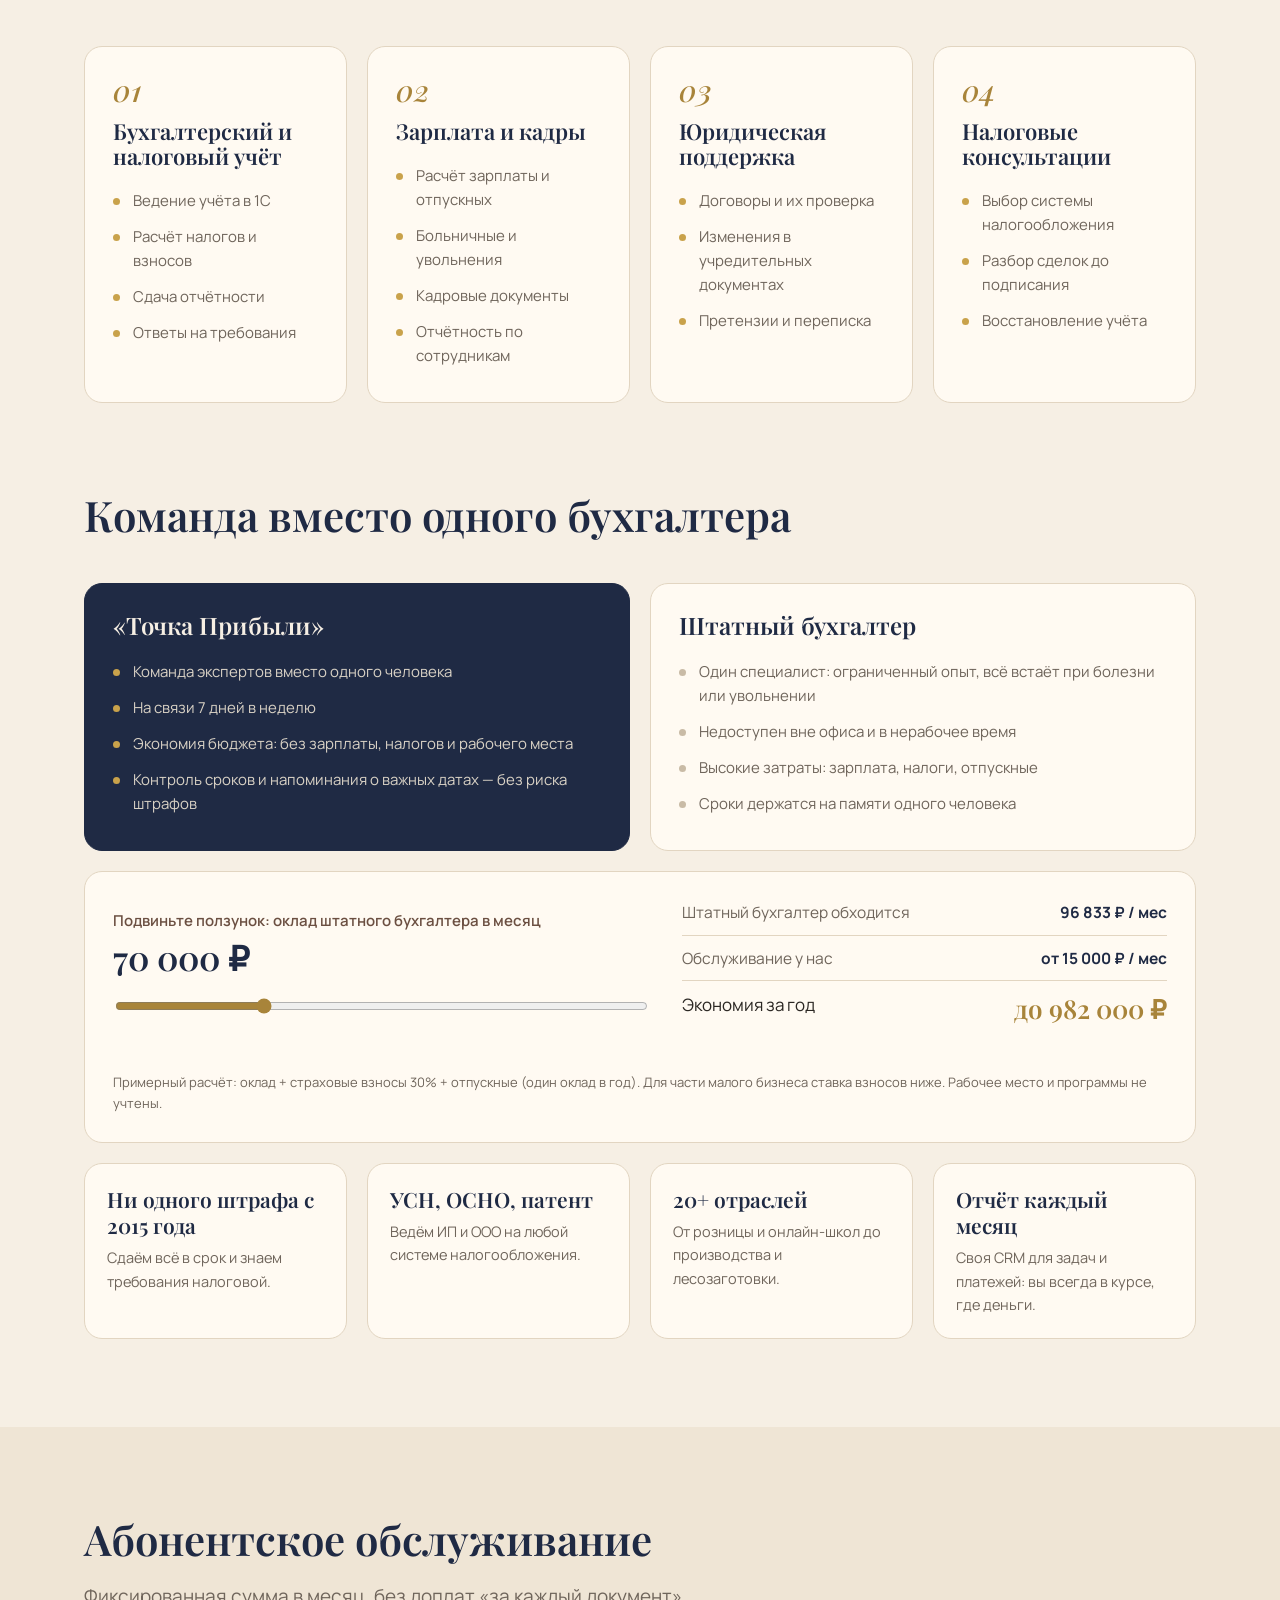
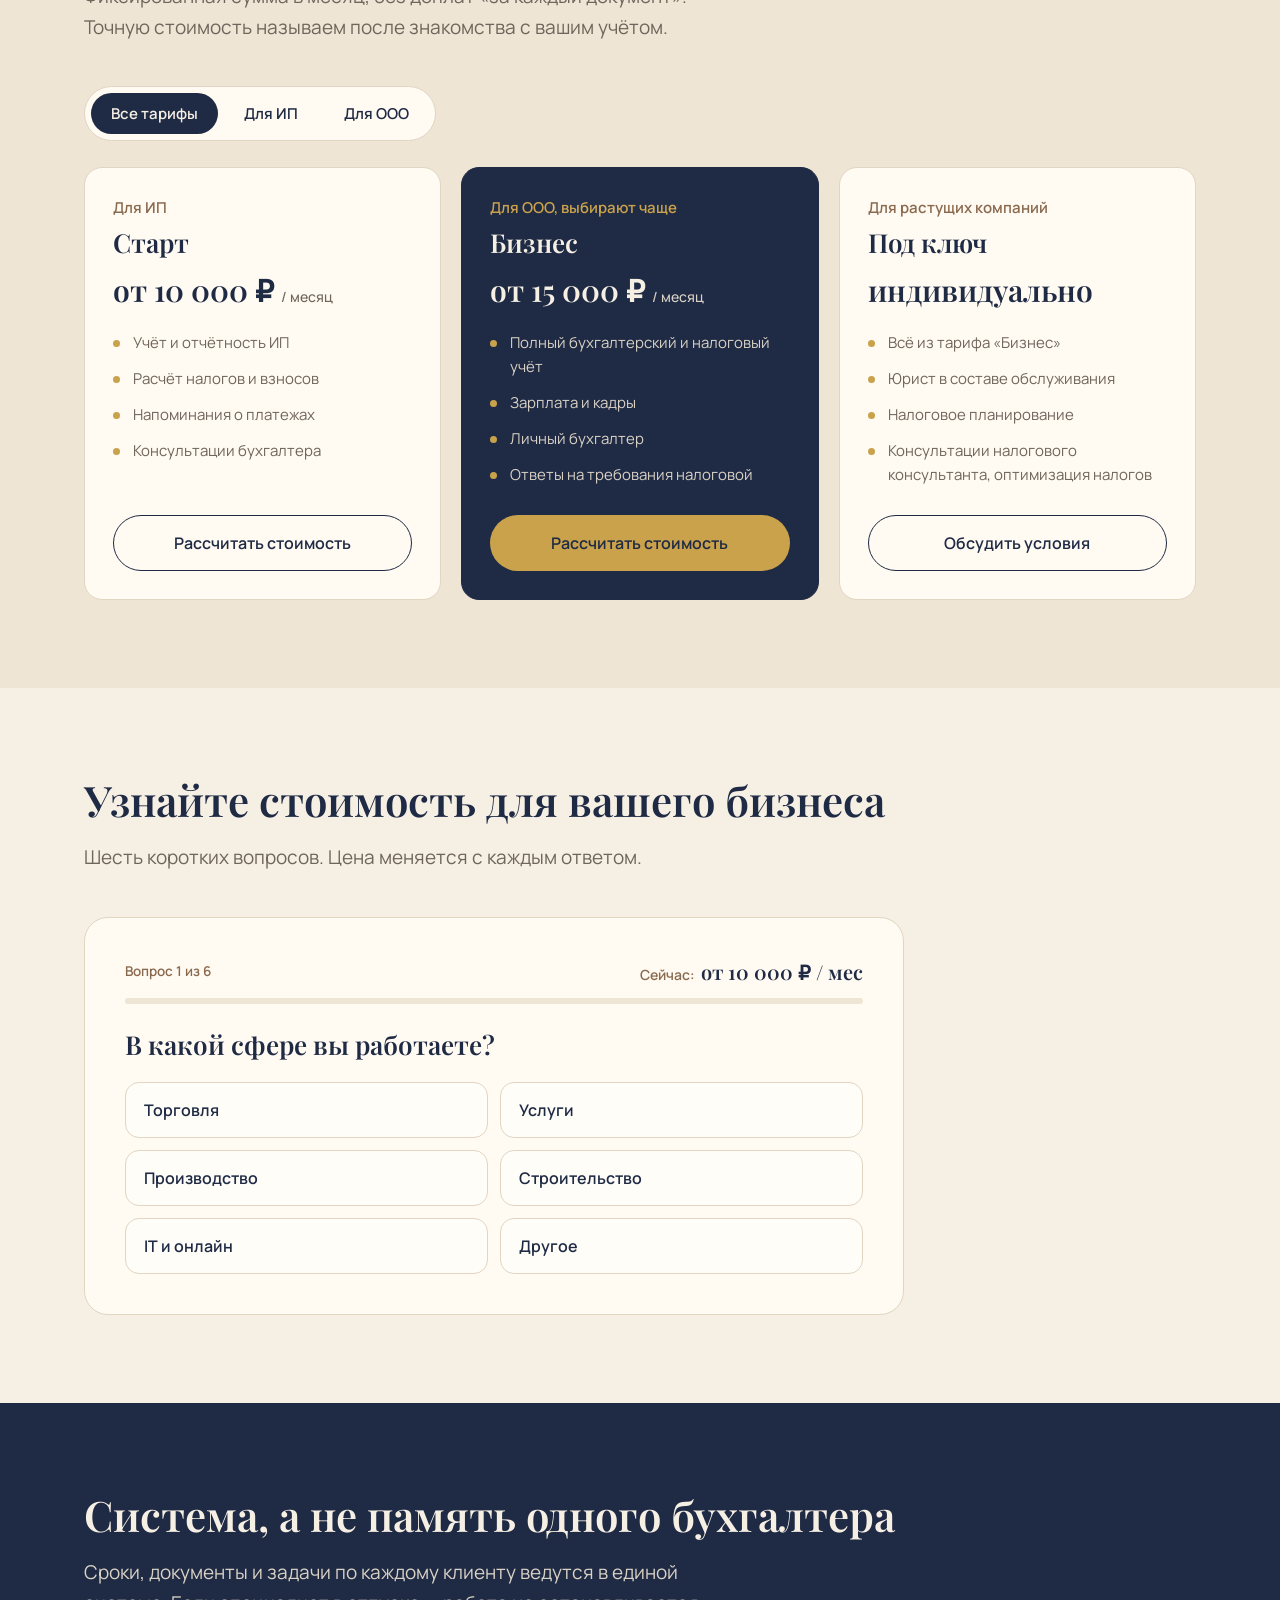
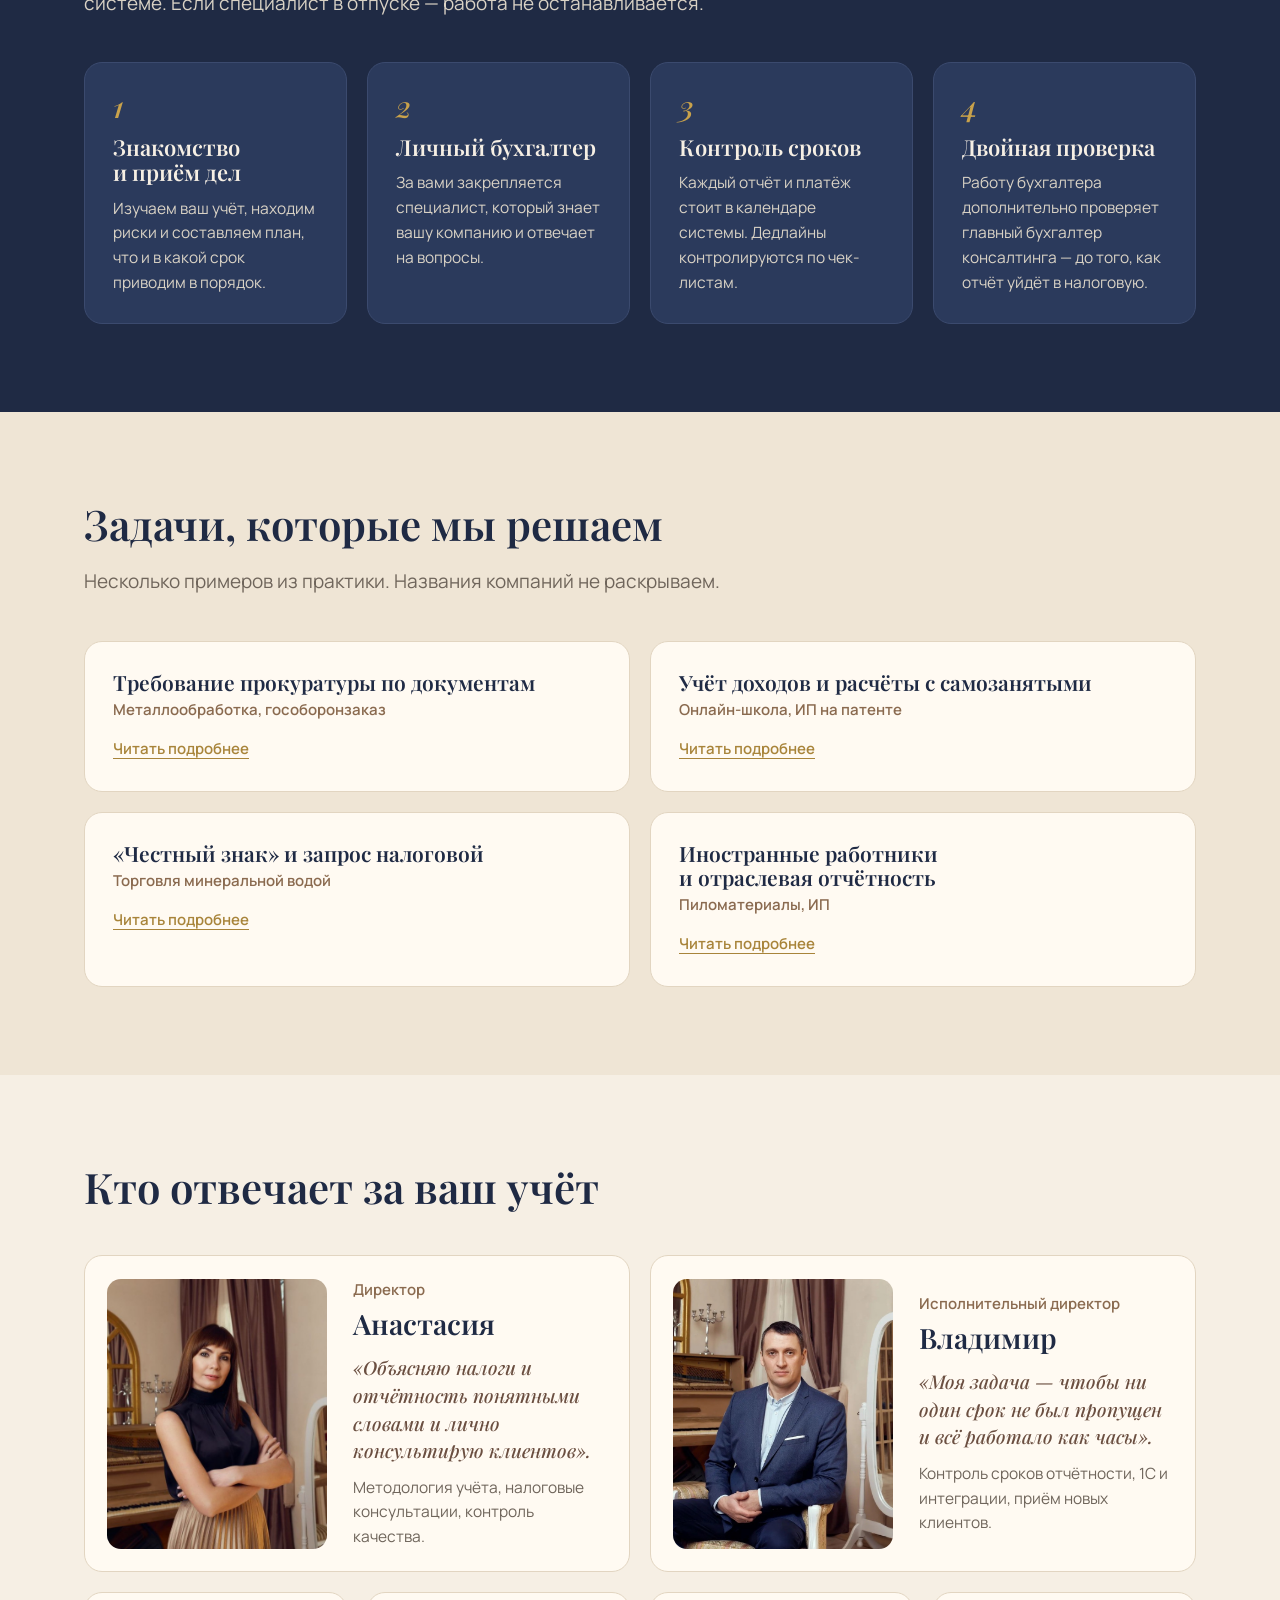
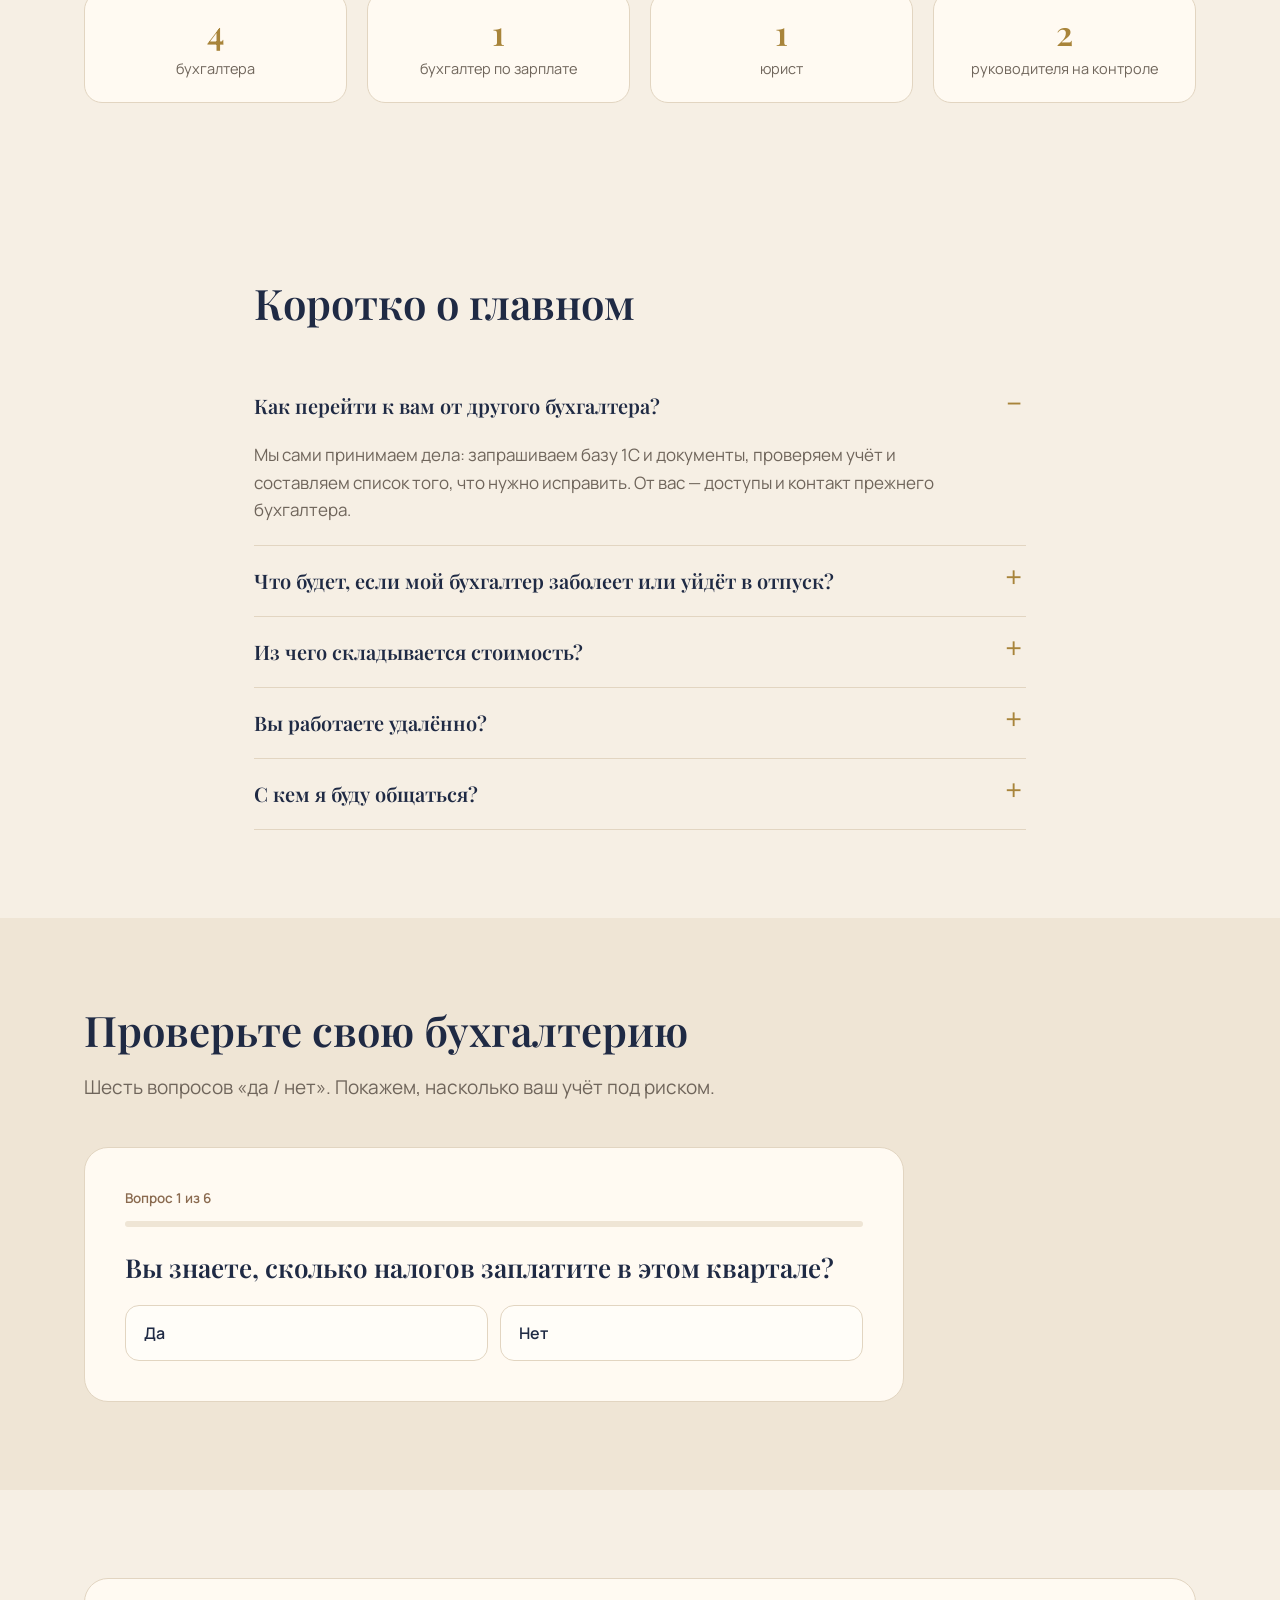
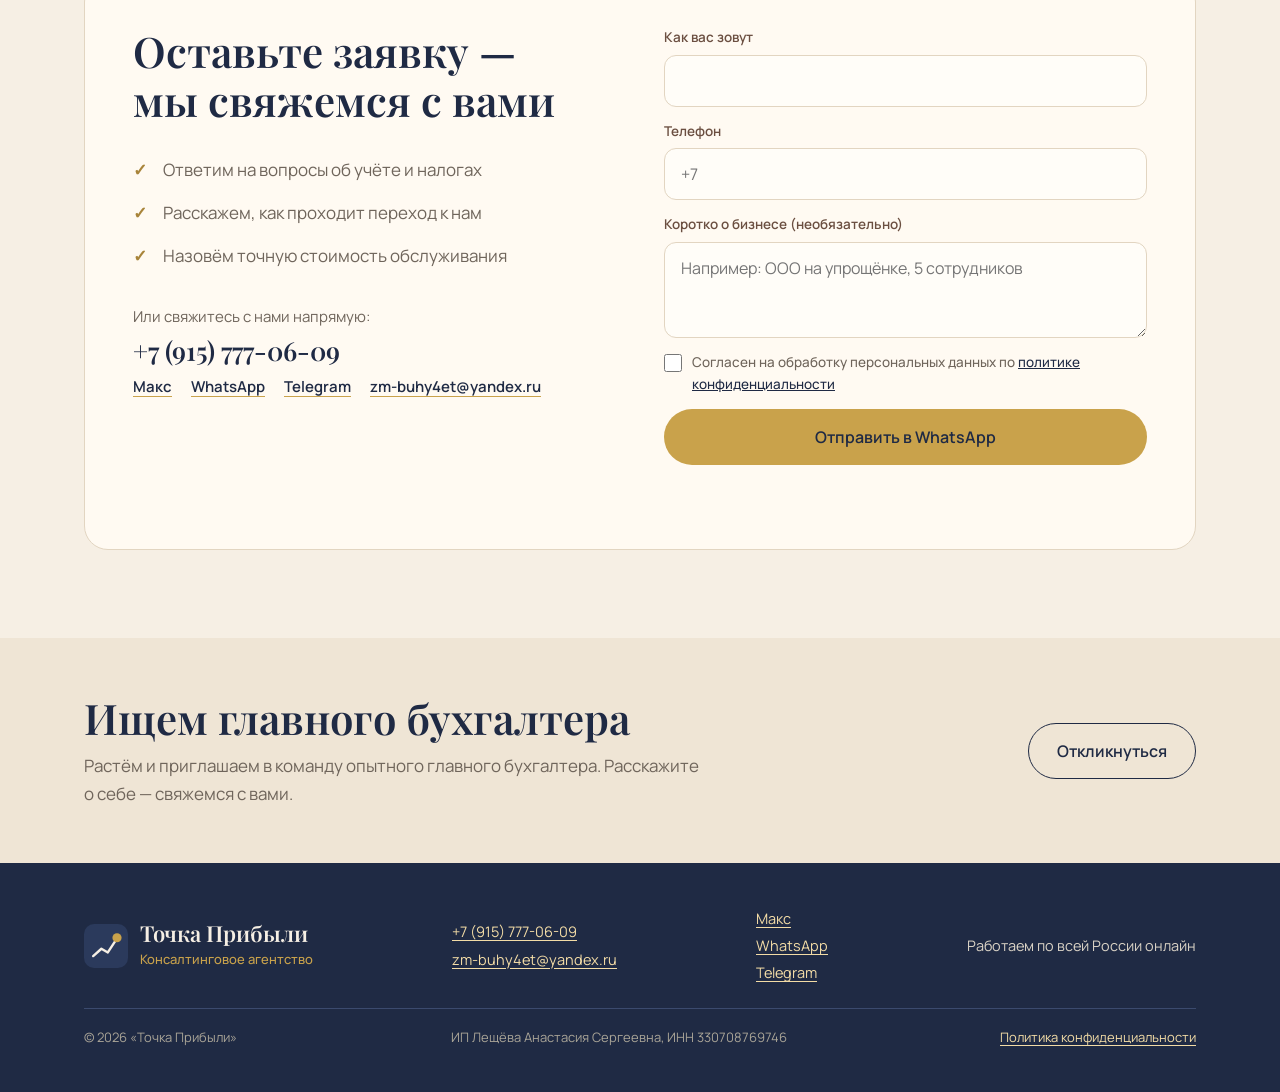
==== commit 815d0ec5: "Полировка по Hallmark: без надзаголовков и курсива, цвета в палитре Co-Authored-By: Claude Opus 5.5 " ====
--- a/index.html
+++ b/index.html
@@ -3,7 +3,7 @@
 <head>
 <meta charset="utf-8">
 <meta name="viewport" content="width=device-width, initial-scale=1">
-<title>Точка Прибыли — бухгалтерия и налоговый консалтинг для бизнеса</title>
+<title>Точка Прибыли: бухгалтерия и налоговый консалтинг для бизнеса</title>
 <meta name="description" content="Консалтинговое агентство «Точка Прибыли»: бухгалтерское обслуживание, зарплата и кадры, юридическая поддержка. За ваш учёт лично отвечают владельцы.">
 <meta property="og:type" content="website">
 <meta property="og:url" content="https://ravestyle.online/">
@@ -18,6 +18,11 @@
 <link rel="preconnect" href="https://fonts.gstatic.com" crossorigin>
 <link href="https://fonts.googleapis.com/css2?family=Manrope:wght@400;500;600;700&family=Playfair+Display:ital,wght@0,500;0,600;1,500&display=swap" rel="stylesheet">
 <style>
+  /* Hallmark · v2.0.0 · audit → polish · genre: editorial · theme: own (warm photo palette, by request) · copy: verbatim (Russian copy: the dash is standard punctuation, the client approved the text) */
+  /* Hallmark · pre-emit critique: P4 H4 E4 S3 R4 V4 · weakest: S, the page leans on cards; kept the layout the client approved and removed the generated tells instead */
+  /* Hallmark · answered F15 · the accountancy page keeps its card gap of 20px; 28, 36 and 48 sit inside the stats band, the calculator and the request card */
+  /* Hallmark · dismissed F4 · checked the accountancy hero: the second action Смотреть тарифы is btn-line, outlined with a transparent background */
+  /* Hallmark · waive 24b · spacing kept from the client-approved layout of the accountancy page · polish depth keeps the layout, a respacing is a restyle */
   /* Палитра взята с фотографий: кремовые стены, шторы какао, синий пиджак, золотые рамы */
   :root {
     --cream: #f6efe4;
@@ -32,41 +37,57 @@
     --ink: #2a2622;
     --muted: #6f655b;
     --line: #e2d5c1;
+    --field: #fffdf8;
+    --gold-light: #d6b05b;
+    --gold-wash: #fbf1da;
+    --on-navy: #d9d2c5;
+    --on-navy-soft: #a9a497;
+    --on-navy-accent: #f3dca6;
+    --navy-line: #3b4a6e;
+    --bullet-soft: #c9bba6;
+    --todo-bg: #fbe9c4;
+    --todo-ink: #7a5a12;
+    --ok: #3f7a4f;
+    --bad: #a8432f;
+    --veil: rgba(255,250,242,.94);
+    --shadow-warm: rgba(60,40,25,.5);
+    --shadow-navy: rgba(31,42,68,.6);
     --serif: 'Playfair Display', Georgia, 'Times New Roman', serif;
     --sans: Manrope, 'Helvetica Neue', Arial, sans-serif;
   }
   * { box-sizing: border-box; }
-  html { scroll-behavior: smooth; }
-  body { margin: 0; background: var(--cream); color: var(--ink); font-family: var(--sans); font-size: 17px; line-height: 1.6; -webkit-font-smoothing: antialiased; }
+  html { scroll-behavior: smooth; overflow-x: clip; }
+  ::selection { background: var(--gold-wash); color: var(--navy); }
+  body { margin: 0; background: var(--cream); color: var(--ink); font-family: var(--sans); font-size: 17px; line-height: 1.6; -webkit-font-smoothing: antialiased; overflow-x: clip; caret-color: var(--gold-dark); }
   img { max-width: 100%; display: block; }
   a { color: inherit; }
   .wrap { max-width: 1160px; margin: 0 auto; padding: 0 24px; }
-  h1, h2, h3 { font-family: var(--serif); font-weight: 600; color: var(--navy); line-height: 1.15; margin: 0; text-wrap: balance; }
-  h1 { font-size: clamp(36px, 5.2vw, 62px); letter-spacing: -0.01em; }
+  h1, h2, h3 { font-family: var(--serif); font-weight: 600; color: var(--navy); line-height: 1.15; margin: 0; text-wrap: balance; overflow-wrap: break-word; min-width: 0; }
+  h1 { font-size: clamp(34px, 4.4vw, 54px); letter-spacing: -0.01em; }
   h2 { font-size: clamp(28px, 3.6vw, 42px); }
   h3 { font-size: 22px; }
-  h1 em, h2 em { font-style: italic; font-weight: 500; color: var(--gold-dark); }
   section { padding: 88px 0; }
-  .eyebrow { font-size: 12px; font-weight: 700; letter-spacing: 0.2em; text-transform: uppercase; color: var(--cocoa-soft); margin-bottom: 16px; display: flex; align-items: center; gap: 10px; }
-  .eyebrow::before { content: ""; width: 8px; height: 8px; border-radius: 50%; background: var(--gold); }
+  .label { font-size: 15px; font-weight: 600; color: var(--cocoa-soft); margin-bottom: 6px; }
   .lead { font-size: 19px; color: var(--muted); max-width: 640px; margin: 18px 0 0; }
   .head { margin-bottom: 44px; }
 
   .btn { display: inline-flex; align-items: center; justify-content: center; gap: 10px; padding: 16px 28px; border-radius: 999px; font: 600 16px var(--sans); text-decoration: none; border: 1.5px solid transparent; cursor: pointer; transition: transform .15s, background .15s, color .15s; }
   .btn:hover { transform: translateY(-1px); }
+  .btn:disabled, .opt:disabled, input:disabled, textarea:disabled { opacity: .5; cursor: not-allowed; }
+  .btn:active, .opt:active, .tab:active, .fab-btn:active { transform: scale(.98); }
   .btn-gold { background: var(--gold); color: var(--navy); }
-  .btn-gold:hover { background: #d6b05b; }
+  .btn-gold:hover { background: var(--gold-light); }
   .btn-line { border-color: var(--navy); color: var(--navy); background: transparent; }
   .btn-line:hover { background: var(--navy); color: var(--cream); }
   .btn:focus-visible, a:focus-visible, summary:focus-visible, input:focus-visible, textarea:focus-visible { outline: 3px solid var(--gold); outline-offset: 3px; }
 
   /* Шапка */
-  header.top { position: sticky; top: 0; z-index: 20; background: rgba(246,239,228,.92); backdrop-filter: blur(10px); border-bottom: 1px solid var(--line); }
+  header.top { position: sticky; top: 0; z-index: 20; background: var(--cream); border-bottom: 1px solid var(--line); }
   .top .wrap { display: flex; align-items: center; justify-content: space-between; gap: 24px; height: 76px; }
   .logo { display: flex; align-items: center; gap: 12px; text-decoration: none; }
   .logo svg { width: 44px; height: 44px; flex: none; }
   .logo b { display: block; font: 600 22px/1.1 var(--serif); color: var(--navy); white-space: nowrap; }
-  .logo span { display: block; font-size: 9.5px; font-weight: 700; letter-spacing: .22em; text-transform: uppercase; color: var(--cocoa-soft); margin-top: 4px; white-space: nowrap; }
+  .logo span { display: block; font-size: 13px; font-weight: 500; color: var(--cocoa-soft); margin-top: 4px; white-space: nowrap; }
   nav.menu { display: flex; gap: 28px; font-size: 15px; font-weight: 500; }
   nav.menu a { text-decoration: none; color: var(--ink); }
   nav.menu a:hover { color: var(--gold-dark); }
@@ -74,29 +95,29 @@
 
   /* Первый экран */
   .hero { padding: 64px 0 80px; }
-  .hero .wrap { display: grid; grid-template-columns: 1.05fr 1fr; gap: 56px; align-items: center; }
+  .hero .wrap { display: grid; grid-template-columns: minmax(0, 1.05fr) minmax(0, 1fr); gap: 56px; align-items: center; }
   .hero-cta { display: flex; flex-wrap: wrap; gap: 14px; margin-top: 34px; }
   .hero-note { margin-top: 18px; font-size: 14px; color: var(--muted); }
-  .duo { display: grid; grid-template-columns: 1fr 1fr; gap: 18px; }
-  .person { position: relative; border-radius: 18px; overflow: hidden; background: var(--cream-2); border: 1px solid var(--line); box-shadow: 0 24px 50px -28px rgba(60,40,25,.5); }
+  .duo { display: grid; grid-template-columns: repeat(2, minmax(0, 1fr)); gap: 18px; }
+  .person { position: relative; border-radius: 18px; overflow: hidden; background: var(--cream-2); border: 1px solid var(--line); box-shadow: 0 24px 50px -28px var(--shadow-warm); }
   .person img { width: 100%; aspect-ratio: 3 / 4.3; object-fit: cover; }
   .person img { object-position: 50% 20%; }
-  .person figcaption { position: absolute; left: 10px; right: 10px; bottom: 10px; background: rgba(255,250,242,.94); border-radius: 12px; padding: 10px 14px; }
+  .person figcaption { position: absolute; left: 10px; right: 10px; bottom: 10px; background: var(--veil); border-radius: 12px; padding: 10px 14px; }
   .person figcaption b { display: block; font: 600 18px/1.2 var(--serif); color: var(--navy); }
   .person figcaption span { font-size: 12.5px; color: var(--muted); }
   figure { margin: 0; }
 
   /* Цифры */
   .stats { background: var(--navy); color: var(--cream); padding: 44px 0; }
-  .stats .wrap { display: grid; grid-template-columns: repeat(4, 1fr); gap: 28px; }
-  .stat b { display: block; font: 600 46px/1 var(--serif); color: var(--gold); }
-  .stat span { display: block; margin-top: 10px; font-size: 14.5px; color: #d9d2c5; }
+  .stats .wrap { display: grid; grid-template-columns: repeat(4, minmax(0, 1fr)); gap: 28px; }
+  .stat b { display: block; font: 600 46px/1 var(--serif); color: var(--gold); font-variant-numeric: tabular-nums; }
+  .stat span { display: block; margin-top: 10px; font-size: 14.5px; color: var(--on-navy); }
 
   /* Сетки карточек */
   .grid { display: grid; gap: 20px; }
-  .g3 { grid-template-columns: repeat(3, 1fr); }
-  .g4 { grid-template-columns: repeat(4, 1fr); }
-  .g2 { grid-template-columns: repeat(2, 1fr); }
+  .g3 { grid-template-columns: repeat(3, minmax(0, 1fr)); }
+  .g4 { grid-template-columns: repeat(4, minmax(0, 1fr)); }
+  .g2 { grid-template-columns: repeat(2, minmax(0, 1fr)); }
   .card { background: var(--paper); border: 1px solid var(--line); border-radius: 18px; padding: 28px; }
   .card p { margin: 10px 0 0; color: var(--muted); font-size: 15.5px; }
   .card ul { margin: 14px 0 0; padding: 0; list-style: none; font-size: 15px; color: var(--muted); }
@@ -105,13 +126,13 @@
   .num { font: 500 italic 30px/1 var(--serif); color: var(--gold-dark); margin-bottom: 14px; }
 
   .pains { background: var(--cream-2); }
-  .pain { border-left: 3px solid var(--gold); padding: 4px 0 4px 20px; }
+  .pain { border-top: 1px solid var(--gold); padding: 18px 0 0; }
   .pain h3 { font-size: 20px; }
   .pain p { margin: 8px 0 0; color: var(--muted); font-size: 15.5px; }
 
   /* Тарифы */
   .plan { display: flex; flex-direction: column; }
-  .plan .for { font-size: 13px; font-weight: 700; letter-spacing: .14em; text-transform: uppercase; color: var(--cocoa-soft); }
+  .plan .for { font-size: 15px; font-weight: 600; color: var(--cocoa-soft); }
   .plan h3 { margin-top: 8px; font-size: 26px; }
   .price { margin: 16px 0 4px; font: 600 30px/1.1 var(--serif); color: var(--navy); }
   .price small { font: 500 14px var(--sans); color: var(--muted); }
@@ -120,22 +141,21 @@
   .plan.best { background: var(--navy); border-color: var(--navy); color: var(--cream); }
   .plan.best h3, .plan.best .price { color: var(--cream); }
   .plan.best .for { color: var(--gold); }
-  .plan.best ul, .plan.best .price small { color: #d9d2c5; }
-  .todo { display: inline-block; font: 600 11px var(--sans); letter-spacing: .06em; text-transform: uppercase; background: #fbe9c4; color: #7a5a12; border-radius: 6px; padding: 3px 8px; vertical-align: middle; }
+  .plan.best ul, .plan.best .price small { color: var(--on-navy); }
+  .todo { display: inline-block; font: 600 13px var(--sans); background: var(--todo-bg); color: var(--todo-ink); border-radius: 6px; padding: 3px 8px; vertical-align: middle; }
 
   /* Как мы работаем */
   .work { background: var(--navy); color: var(--cream); }
   .work h2, .work h3 { color: var(--cream); }
-  .work .eyebrow { color: var(--gold); }
-  .work .lead { color: #d9d2c5; }
-  .work .card { background: var(--navy-2); border-color: #3b4a6e; }
-  .work .card p { color: #d9d2c5; }
+  .work .lead { color: var(--on-navy); }
+  .work .card { background: var(--navy-2); border-color: var(--navy-line); color: var(--cream); }
+  .work .card p { color: var(--on-navy); }
   .work .num { color: var(--gold); }
 
   /* Основатели */
-  .founder { display: grid; grid-template-columns: 220px 1fr; gap: 26px; align-items: center; padding: 22px; }
+  .founder { display: grid; grid-template-columns: 220px minmax(0, 1fr); gap: 26px; align-items: center; padding: 22px; }
   .founder img { width: 220px; height: 270px; object-fit: cover; border-radius: 14px; }
-  .founder .role { font-size: 13px; font-weight: 700; letter-spacing: .14em; text-transform: uppercase; color: var(--cocoa-soft); }
+  .founder .role { font-size: 15px; font-weight: 600; color: var(--cocoa-soft); }
   .founder h3 { font-size: 28px; margin-top: 6px; }
   .founder blockquote { margin: 14px 0 0; font: 500 italic 19px/1.45 var(--serif); color: var(--cocoa); }
   .roles { margin-top: 20px; }
@@ -149,39 +169,39 @@
   .vs h3 { font-size: 24px; margin-bottom: 6px; }
   .vs .yes { background: var(--navy); border-color: var(--navy); }
   .vs .yes h3 { color: var(--cream); }
-  .vs .yes ul { color: #d9d2c5; }
-  .vs .no li::before { background: #c9bba6; }
+  .vs .yes ul { color: var(--on-navy); }
+  .vs .no li::before { background: var(--bullet-soft); }
   .facts { margin-top: 20px; }
   .facts .card { padding: 22px; }
   .facts b { display: block; font: 600 21px/1.25 var(--serif); color: var(--navy); }
   .facts span { display: block; margin-top: 8px; font-size: 14.5px; color: var(--muted); }
 
   /* Кейсы */
-  .case .tag { font-size: 12px; font-weight: 700; letter-spacing: .14em; text-transform: uppercase; color: var(--cocoa-soft); margin-bottom: 10px; }
+  .case .tag { font-size: 15px; font-weight: 600; color: var(--cocoa-soft); margin-top: 4px; }
   .case h3 { font-size: 21px; }
   .case .res { margin-top: 14px; padding-top: 14px; border-top: 1px solid var(--line); color: var(--ink); font-weight: 500; }
 
   .direct { margin-top: 28px; font-size: 15px; color: var(--muted); }
   .direct a { display: inline-block; margin: 8px 16px 0 0; font-weight: 600; color: var(--navy); text-decoration-color: var(--gold); text-underline-offset: 4px; }
   .direct .tel { display: block; font: 600 26px/1.2 var(--serif); text-decoration: none; margin-top: 6px; }
-  footer a { color: #f3dca6; text-underline-offset: 3px; }
+  footer a { color: var(--on-navy-accent); text-underline-offset: 3px; }
   footer .cols { display: grid; gap: 4px; }
-  footer .legal { width: 100%; border-top: 1px solid #3b4a6e; padding-top: 18px; font-size: 13px; color: #a9a497; display: flex; gap: 8px 24px; flex-wrap: wrap; justify-content: space-between; }
+  footer .legal { width: 100%; border-top: 1px solid var(--navy-line); padding-top: 18px; font-size: 13px; color: var(--on-navy-soft); display: flex; gap: 8px 24px; flex-wrap: wrap; justify-content: space-between; }
 
   /* Интерактив: квиз, тест, калькулятор, вкладки, кнопка связи */
   [hidden] { display: none !important; }
   .box { background: var(--paper); border: 1px solid var(--line); border-radius: 24px; padding: 40px; max-width: 820px; }
   .steps { display: flex; align-items: center; justify-content: space-between; gap: 16px; font-size: 13.5px; font-weight: 600; color: var(--cocoa-soft); }
   .bar { height: 6px; border-radius: 6px; background: var(--cream-2); margin: 12px 0 26px; overflow: hidden; }
-  .bar i { display: block; height: 100%; width: 0; background: var(--gold); border-radius: 6px; transition: width .25s; }
+  .bar i { display: block; height: 100%; width: 100%; background: var(--gold); border-radius: 6px; transform: scaleX(0); transform-origin: left; transition: transform .25s; }
   .box h3 { font-size: 26px; }
-  .opts { display: grid; grid-template-columns: repeat(2, 1fr); gap: 12px; margin-top: 22px; }
-  .opt { font: 600 16px var(--sans); color: var(--navy); background: #fff; border: 1.5px solid var(--line); border-radius: 14px; padding: 16px 18px; text-align: left; cursor: pointer; transition: border-color .15s, background .15s, transform .15s; }
-  .opt:hover { border-color: var(--gold); background: #fffdf8; transform: translateY(-1px); }
+  .opts { display: grid; grid-template-columns: repeat(2, minmax(0, 1fr)); gap: 12px; margin-top: 22px; }
+  .opt { font: 600 16px var(--sans); color: var(--navy); background: var(--field); border: 1.5px solid var(--line); border-radius: 14px; padding: 16px 18px; text-align: left; cursor: pointer; transition: border-color .15s, background .15s, transform .15s; }
+  .opt:hover { border-color: var(--gold); background: var(--paper); transform: translateY(-1px); }
   .opt:focus-visible, .tab:focus-visible, .back:focus-visible, .fab-btn:focus-visible, input[type=range]:focus-visible { outline: 3px solid var(--gold); outline-offset: 3px; }
   .live { font-size: 14px; font-weight: 600; color: var(--cocoa-soft); }
   .live b { font: 600 20px var(--serif); color: var(--navy); margin-left: 6px; white-space: nowrap; }
-  .opt.on { border-color: var(--gold-dark); background: #fbf1da; }
+  .opt.on { border-color: var(--gold-dark); background: var(--gold-wash); }
   .opt.on::before { content: "✓ "; color: var(--gold-dark); }
   .hint { margin: 8px 0 0; font-size: 14.5px; color: var(--muted); }
   .next { margin-top: 22px; margin-right: 18px; }
@@ -196,9 +216,9 @@
   .result .big small { font: 500 16px var(--sans); color: var(--muted); }
   .result p { color: var(--muted); margin: 10px 0 0; }
   .result .acts { display: flex; flex-wrap: wrap; gap: 12px; margin-top: 24px; }
-  .risk-low { color: #3f7a4f !important; } .risk-mid { color: var(--gold-dark) !important; } .risk-high { color: #a8432f !important; }
-
-  .calc { margin-top: 20px; display: grid; grid-template-columns: 1.1fr 1fr; gap: 36px; align-items: center; }
+  .risk-low { color: var(--ok) !important; } .risk-mid { color: var(--gold-dark) !important; } .risk-high { color: var(--bad) !important; }
+
+  .calc { margin-top: 20px; display: grid; grid-template-columns: minmax(0, 1.1fr) minmax(0, 1fr); gap: 36px; align-items: center; }
   .calc label { font-size: 15px; color: var(--cocoa); }
   .calc output { display: block; font: 600 34px/1.1 var(--serif); color: var(--navy); margin: 6px 0 14px; }
   input[type=range] { width: 100%; padding: 0; border: 0; background: transparent; accent-color: var(--gold-dark); height: 28px; cursor: pointer; }
@@ -220,10 +240,10 @@
   details.more p { margin: 10px 0 0; max-width: none; }
 
   .fab { position: fixed; right: 18px; bottom: 18px; z-index: 30; display: flex; flex-direction: column; align-items: flex-end; gap: 10px; }
-  .fab-btn { width: 60px; height: 60px; border-radius: 50%; border: 0; background: var(--gold); color: var(--navy); cursor: pointer; box-shadow: 0 12px 28px -10px rgba(31,42,68,.6); display: grid; place-items: center; }
+  .fab-btn { width: 60px; height: 60px; border-radius: 50%; border: 0; background: var(--gold); color: var(--navy); cursor: pointer; box-shadow: 0 12px 28px -10px var(--shadow-navy); display: grid; place-items: center; }
   .fab-btn svg { width: 28px; height: 28px; }
   .fab-menu { display: grid; gap: 8px; }
-  .fab-menu a { background: var(--navy); color: var(--cream); text-decoration: none; font: 600 15px var(--sans); padding: 12px 18px; border-radius: 999px; box-shadow: 0 10px 24px -12px rgba(31,42,68,.7); text-align: center; }
+  .fab-menu a { background: var(--navy); color: var(--cream); text-decoration: none; font: 600 15px var(--sans); padding: 12px 18px; border-radius: 999px; box-shadow: 0 10px 24px -12px var(--shadow-navy); text-align: center; }
   .fab-menu a:hover { background: var(--navy-2); }
 
   /* Вопросы */
@@ -236,10 +256,10 @@
   details p { margin: 0 0 22px; color: var(--muted); max-width: 700px; }
 
   /* Заявка */
-  .lead-box { background: var(--paper); border: 1px solid var(--line); border-radius: 24px; padding: 48px; display: grid; grid-template-columns: 1fr 1fr; gap: 48px; align-items: start; }
+  .lead-box { background: var(--paper); border: 1px solid var(--line); border-radius: 24px; padding: 48px; display: grid; grid-template-columns: repeat(2, minmax(0, 1fr)); gap: 48px; align-items: start; }
   form { display: grid; gap: 14px; }
   label { font-size: 13.5px; font-weight: 600; color: var(--cocoa); display: grid; gap: 6px; }
-  input, textarea { font: 400 16px var(--sans); color: var(--ink); background: #fff; border: 1.5px solid var(--line); border-radius: 12px; padding: 14px 16px; width: 100%; }
+  input, textarea { font: 400 16px var(--sans); color: var(--ink); background: var(--field); border: 1.5px solid var(--line); border-radius: 12px; padding: 14px 16px; width: 100%; }
   textarea { resize: vertical; min-height: 96px; }
   .form-msg { font-size: 14px; color: var(--muted); min-height: 22px; margin: 0; }
   .checks { list-style: none; padding: 0; margin: 24px 0 0; }
@@ -251,18 +271,18 @@
   .job .wrap { display: flex; align-items: center; justify-content: space-between; gap: 32px; flex-wrap: wrap; }
   .job p { margin: 10px 0 0; color: var(--muted); max-width: 620px; }
 
-  footer { background: var(--navy); color: #d9d2c5; padding: 44px 0; font-size: 14.5px; }
+  footer { background: var(--navy); color: var(--on-navy); padding: 44px 0; font-size: 14.5px; }
   footer .wrap { display: flex; justify-content: space-between; gap: 24px; flex-wrap: wrap; align-items: center; }
   footer .logo b { color: var(--cream); }
   footer .logo span { color: var(--gold); }
-  footer .todo { background: #3b4a6e; color: #f3dca6; }
+  footer .todo { background: var(--navy-line); color: var(--on-navy-accent); }
 
   @media (max-width: 980px) {
     nav.menu { display: none; }
-    .hero .wrap, .lead-box { grid-template-columns: 1fr; }
-    .g4, .stats .wrap { grid-template-columns: repeat(2, 1fr); }
-    .g3 { grid-template-columns: 1fr; }
-    .g2 { grid-template-columns: 1fr; }
+    .hero .wrap, .lead-box { grid-template-columns: minmax(0, 1fr); }
+    .g4, .stats .wrap { grid-template-columns: repeat(2, minmax(0, 1fr)); }
+    .g3 { grid-template-columns: minmax(0, 1fr); }
+    .g2 { grid-template-columns: minmax(0, 1fr); }
   }
   @media (max-width: 600px) {
     body { font-size: 16px; }
@@ -272,25 +292,25 @@
     .top .wrap { height: 64px; }
     .top .btn { display: none; }
     .logo b { font-size: 19px; }
-    .g4 { grid-template-columns: 1fr; }
+    .g4 { grid-template-columns: minmax(0, 1fr); }
     .stat b { font-size: 38px; }
     .person figcaption { padding: 8px 10px; }
     .person figcaption b { font-size: 15px; }
     .person figcaption span { font-size: 11px; }
-    .founder { grid-template-columns: 1fr; }
+    .founder { grid-template-columns: minmax(0, 1fr); }
     .founder img { width: 100%; height: 320px; object-position: 50% 25%; }
     .lead-box { padding: 26px 20px; gap: 28px; }
     .hero-cta .btn { width: 100%; }
-    .roles.g4 { grid-template-columns: repeat(2, 1fr); }
+    .roles.g4 { grid-template-columns: repeat(2, minmax(0, 1fr)); }
     .box { padding: 24px 18px; border-radius: 18px; }
     .box h3 { font-size: 22px; }
-    .opts { grid-template-columns: 1fr; }
-    .calc { grid-template-columns: 1fr; gap: 22px; }
+    .opts { grid-template-columns: minmax(0, 1fr); }
+    .calc { grid-template-columns: minmax(0, 1fr); gap: 22px; }
     .result .acts .btn { width: 100%; }
     .tab { padding: 10px 14px; font-size: 14px; }
     footer { padding-bottom: 96px; }
   }
-  @media (prefers-reduced-motion: reduce) { html { scroll-behavior: auto; } .btn { transition: none; } }
+  @media (prefers-reduced-motion: reduce) { html { scroll-behavior: auto; } .btn, .opt, .bar i { transition: none; } .btn:hover, .opt:hover, .btn:active, .opt:active { transform: none; } }
 </style>
 </head>
 <body>
@@ -318,14 +338,13 @@
 <section class="hero">
   <div class="wrap">
     <div>
-      <div class="eyebrow">ИП и ООО · по всей России онлайн</div>
-      <h1>Бухгалтерские услуги <em>для предпринимателей</em></h1>
+      <h1>Бухгалтерские услуги для предпринимателей</h1>
       <p class="lead">Мы берём на себя учёт, зарплату и налоговые вопросы, чтобы вы были уверены: ни один срок и ни одна цифра не будут упущены.</p>
       <div class="hero-cta">
         <a class="btn btn-gold" href="#quiz">Рассчитать стоимость</a>
         <a class="btn btn-line" href="#plans">Смотреть тарифы</a>
       </div>
-      <p class="hero-note">Шесть коротких вопросов — и вы увидите цену для вашего бизнеса.</p>
+      <p class="hero-note">Шесть коротких вопросов, и вы увидите цену для вашего бизнеса.</p>
     </div>
     <div class="duo">
       <figure class="person">
@@ -352,7 +371,6 @@
 <section class="pains">
   <div class="wrap">
     <div class="head">
-      <div class="eyebrow">Знакомо?</div>
       <h2>С чем к нам приходят</h2>
     </div>
     <div class="grid g3">
@@ -369,8 +387,7 @@
 <section id="services">
   <div class="wrap">
     <div class="head">
-      <div class="eyebrow">Услуги</div>
-      <h2>Закрываем учёт <em>целиком</em></h2>
+      <h2>Закрываем учёт целиком</h2>
       <p class="lead">Один договор вместо трёх подрядчиков: бухгалтер, специалист по зарплате и юрист работают в одной команде и знают ваш бизнес.</p>
     </div>
     <div class="grid g4">
@@ -385,8 +402,7 @@
 <section id="why" style="padding-top:0">
   <div class="wrap">
     <div class="head">
-      <div class="eyebrow">Почему аутсорсинг</div>
-      <h2>Команда вместо <em>одного бухгалтера</em></h2>
+      <h2>Команда вместо одного бухгалтера</h2>
     </div>
     <div class="grid g2 vs">
       <div class="card yes">
@@ -433,7 +449,6 @@
 <section id="plans" class="pains">
   <div class="wrap">
     <div class="head">
-      <div class="eyebrow">Тарифы</div>
       <h2>Абонентское обслуживание</h2>
       <p class="lead">Фиксированная сумма в месяц, без доплат «за каждый документ». Точную стоимость называем после знакомства с вашим учётом.</p>
     </div>
@@ -450,7 +465,7 @@
         <a class="btn btn-line" href="#quiz">Рассчитать стоимость</a>
       </div>
       <div class="card plan best" data-for="ooo">
-        <div class="for">Для ООО · выбирают чаще</div><h3>Бизнес</h3>
+        <div class="for">Для ООО, выбирают чаще</div><h3>Бизнес</h3>
         <div class="price">от 15 000 ₽ <small>/ месяц</small></div>
         <ul><li>Полный бухгалтерский и налоговый учёт</li><li>Зарплата и кадры</li><li>Личный бухгалтер</li><li>Ответы на требования налоговой</li></ul>
         <a class="btn btn-gold" href="#quiz">Рассчитать стоимость</a>
@@ -468,18 +483,16 @@
 <section id="quiz">
   <div class="wrap">
     <div class="head">
-      <div class="eyebrow">Расчёт за 1 минуту</div>
-      <h2>Узнайте стоимость <em>для вашего бизнеса</em></h2>
+      <h2>Узнайте стоимость для вашего бизнеса</h2>
       <p class="lead">Шесть коротких вопросов. Цена меняется с каждым ответом.</p>
     </div>
-    <div class="box" id="quiz-box" aria-live="polite"></div>
+    <div class="box" id="quiz-box" aria-live="polite"><noscript><p>Калькулятор работает с включённым JavaScript. Или позвоните нам: <a href="tel:+79157770609">+7 (915) 777-06-09</a>.</p></noscript></div>
   </div>
 </section>
 
 <section id="work" class="work">
   <div class="wrap">
     <div class="head">
-      <div class="eyebrow">Как мы работаем</div>
       <h2>Система, а не память одного бухгалтера</h2>
       <p class="lead">Сроки, документы и задачи по каждому клиенту ведутся в единой системе. Если специалист в отпуске — работа не останавливается.</p>
     </div>
@@ -495,15 +508,14 @@
 <section id="cases" class="pains">
   <div class="wrap">
     <div class="head">
-      <div class="eyebrow">Кейсы</div>
       <h2>Задачи, которые мы решаем</h2>
       <p class="lead">Несколько примеров из практики. Названия компаний не раскрываем.</p>
     </div>
     <div class="grid g2">
-      <div class="card case"><div class="tag">Металлообработка · гособоронзаказ</div><h3>Требование прокуратуры по документам</h3><details class="more"><summary>Читать подробнее</summary><p>Компания работает по государственному оборонному заказу. Подготовили и передали документы по требованию прокуратуры.</p><p class="res">Документы прошли проверку без нареканий.</p></details></div>
-      <div class="card case"><div class="tag">Онлайн-школа · ИП на патенте</div><h3>Учёт доходов и расчёты с самозанятыми</h3><details class="more"><summary>Читать подробнее</summary><p>Ведём учёт доходов по курсам, расчёты с самозанятыми преподавателями и приём оплат от иностранных клиентов, консультируем по договорам.</p><p class="res">Бухгалтер закрывает сразу несколько задач владельца.</p></details></div>
-      <div class="card case"><div class="tag">Торговля · минеральная вода</div><h3>«Честный знак» и запрос налоговой</h3><details class="more"><summary>Читать подробнее</summary><p>Настроили обмен данными между системой маркировки «Честный знак» и 1С, подготовили ответ на запрос налоговой за прошлый год.</p><p class="res">Маркировка и учёт сходятся в одной базе.</p></details></div>
-      <div class="card case"><div class="tag">Пиломатериалы · ИП</div><h3>Иностранные работники и отраслевая отчётность</h3><details class="more"><summary>Читать подробнее</summary><p>Оформляем сотрудников-иностранцев и их патенты, ведём отчётность в лесной системе учёта ФГИС ЛК.</p><p class="res">Сопровождаем клиента больше двух лет.</p></details></div>
+      <div class="card case"><h3>Требование прокуратуры по документам</h3><div class="tag">Металлообработка, гособоронзаказ</div><details class="more"><summary>Читать подробнее</summary><p>Компания работает по государственному оборонному заказу. Подготовили и передали документы по требованию прокуратуры.</p><p class="res">Документы прошли проверку без нареканий.</p></details></div>
+      <div class="card case"><h3>Учёт доходов и расчёты с самозанятыми</h3><div class="tag">Онлайн-школа, ИП на патенте</div><details class="more"><summary>Читать подробнее</summary><p>Ведём учёт доходов по курсам, расчёты с самозанятыми преподавателями и приём оплат от иностранных клиентов, консультируем по договорам.</p><p class="res">Бухгалтер закрывает сразу несколько задач владельца.</p></details></div>
+      <div class="card case"><h3>«Честный знак» и запрос налоговой</h3><div class="tag">Торговля минеральной водой</div><details class="more"><summary>Читать подробнее</summary><p>Настроили обмен данными между системой маркировки «Честный знак» и 1С, подготовили ответ на запрос налоговой за прошлый год.</p><p class="res">Маркировка и учёт сходятся в одной базе.</p></details></div>
+      <div class="card case"><h3>Иностранные работники и отраслевая отчётность</h3><div class="tag">Пиломатериалы, ИП</div><details class="more"><summary>Читать подробнее</summary><p>Оформляем сотрудников-иностранцев и их патенты, ведём отчётность в лесной системе учёта ФГИС ЛК.</p><p class="res">Сопровождаем клиента больше двух лет.</p></details></div>
     </div>
   </div>
 </section>
@@ -511,7 +523,6 @@
 <section id="team">
   <div class="wrap">
     <div class="head">
-      <div class="eyebrow">Команда</div>
       <h2>Кто отвечает за ваш учёт</h2>
     </div>
     <div class="grid g2">
@@ -546,7 +557,6 @@
 <section class="pains" id="reviews" hidden>
   <div class="wrap">
     <div class="head">
-      <div class="eyebrow">Отзывы</div>
       <h2>Что говорят клиенты</h2>
     </div>
     <div class="grid g3">
@@ -560,7 +570,6 @@
 <section id="faq">
   <div class="wrap faq">
     <div class="head">
-      <div class="eyebrow">Частые вопросы</div>
       <h2>Коротко о главном</h2>
     </div>
     <details open><summary>Как перейти к вам от другого бухгалтера?</summary><p>Мы сами принимаем дела: запрашиваем базу 1С и документы, проверяем учёт и составляем список того, что нужно исправить. От вас — доступы и контакт прежнего бухгалтера.</p></details>
@@ -574,11 +583,10 @@
 <section id="check" class="pains">
   <div class="wrap">
     <div class="head">
-      <div class="eyebrow">Тест</div>
       <h2>Проверьте свою бухгалтерию</h2>
       <p class="lead">Шесть вопросов «да / нет». Покажем, насколько ваш учёт под риском.</p>
     </div>
-    <div class="box" id="check-box" aria-live="polite"></div>
+    <div class="box" id="check-box" aria-live="polite"><noscript><p>Тест работает с включённым JavaScript. Или позвоните нам: <a href="tel:+79157770609">+7 (915) 777-06-09</a>.</p></noscript></div>
   </div>
 </section>
 
@@ -586,7 +594,6 @@
   <div class="wrap">
     <div class="lead-box">
       <div>
-        <div class="eyebrow">Заявка</div>
         <h2>Оставьте заявку — мы свяжемся с вами</h2>
         <ul class="checks">
           <li>Ответим на вопросы об учёте и налогах</li>
@@ -616,7 +623,6 @@
 <div class="job">
   <div class="wrap">
     <div>
-      <div class="eyebrow">Вакансия</div>
       <h2>Ищем главного бухгалтера</h2>
       <p>Растём и приглашаем в команду опытного главного бухгалтера. Расскажите о себе — свяжемся с вами.</p>
     </div>
@@ -655,7 +661,8 @@
     </div>
     <div>Работаем по всей России онлайн</div>
     <div class="legal">
-      <span>© 2026 «Точка Прибыли» · ИП Лещёва Анастасия Сергеевна · ИНН 330708769746</span>
+      <span>© 2026 «Точка Прибыли»</span>
+      <span>ИП Лещёва Анастасия Сергеевна, ИНН 330708769746</span>
       <a href="privacy.html">Политика конфиденциальности</a>
     </div>
   </div>
@@ -711,7 +718,7 @@
       if (live) top.appendChild(live(answers.slice(0, i)));
       box.appendChild(top);
       var bar = el('div', 'bar'), fill = el('i');
-      fill.style.width = (i / questions.length * 100) + '%';
+      fill.style.transform = 'scaleX(' + (i / questions.length) + ')';
       bar.appendChild(fill); box.appendChild(bar);
       box.appendChild(el('h3', null, q.q));
       if (q.multi) box.appendChild(el('p', 'hint', 'Можно выбрать несколько вариантов или ничего.'));
@@ -773,7 +780,7 @@
   runSteps(document.getElementById('quiz-box'), QUIZ, function (box, ans, restart) {
     var q = quote(ans), extras = ans[5] || [];
     var r = el('div', 'result');
-    r.appendChild(el('div', 'eyebrow', 'Предварительный расчёт'));
+    r.appendChild(el('div', 'label', 'Предварительный расчёт'));
     var p = el('div', 'big', q.label + ' ');
     p.appendChild(el('small', null, '/ месяц'));
     r.appendChild(p);
@@ -822,7 +829,7 @@
             : n <= 3 ? ['Средний риск', 'risk-mid', 'Есть слабые места, которые могут обернуться штрафами. Разберём их вместе с нашим бухгалтером.']
             : ['Высокий риск', 'risk-high', 'В учёте несколько тревожных признаков. Лучше разобраться сейчас, пока это не стало штрафом или блокировкой счёта.'];
     var r = el('div', 'result');
-    r.appendChild(el('div', 'eyebrow', 'Результат: ' + n + ' из ' + CHECK.length + ' признаков риска'));
+    r.appendChild(el('div', 'label', 'Результат: ' + n + ' из ' + CHECK.length + ' признаков риска'));
     r.appendChild(el('div', 'big ' + lvl[1], lvl[0]));
     r.appendChild(el('p', null, lvl[2]));
     var text = 'Здравствуйте! Прошёл тест на сайте: ' + lvl[0].toLowerCase() + ' (' + n + ' из ' + CHECK.length + '). Хочу обсудить это с бухгалтером.';
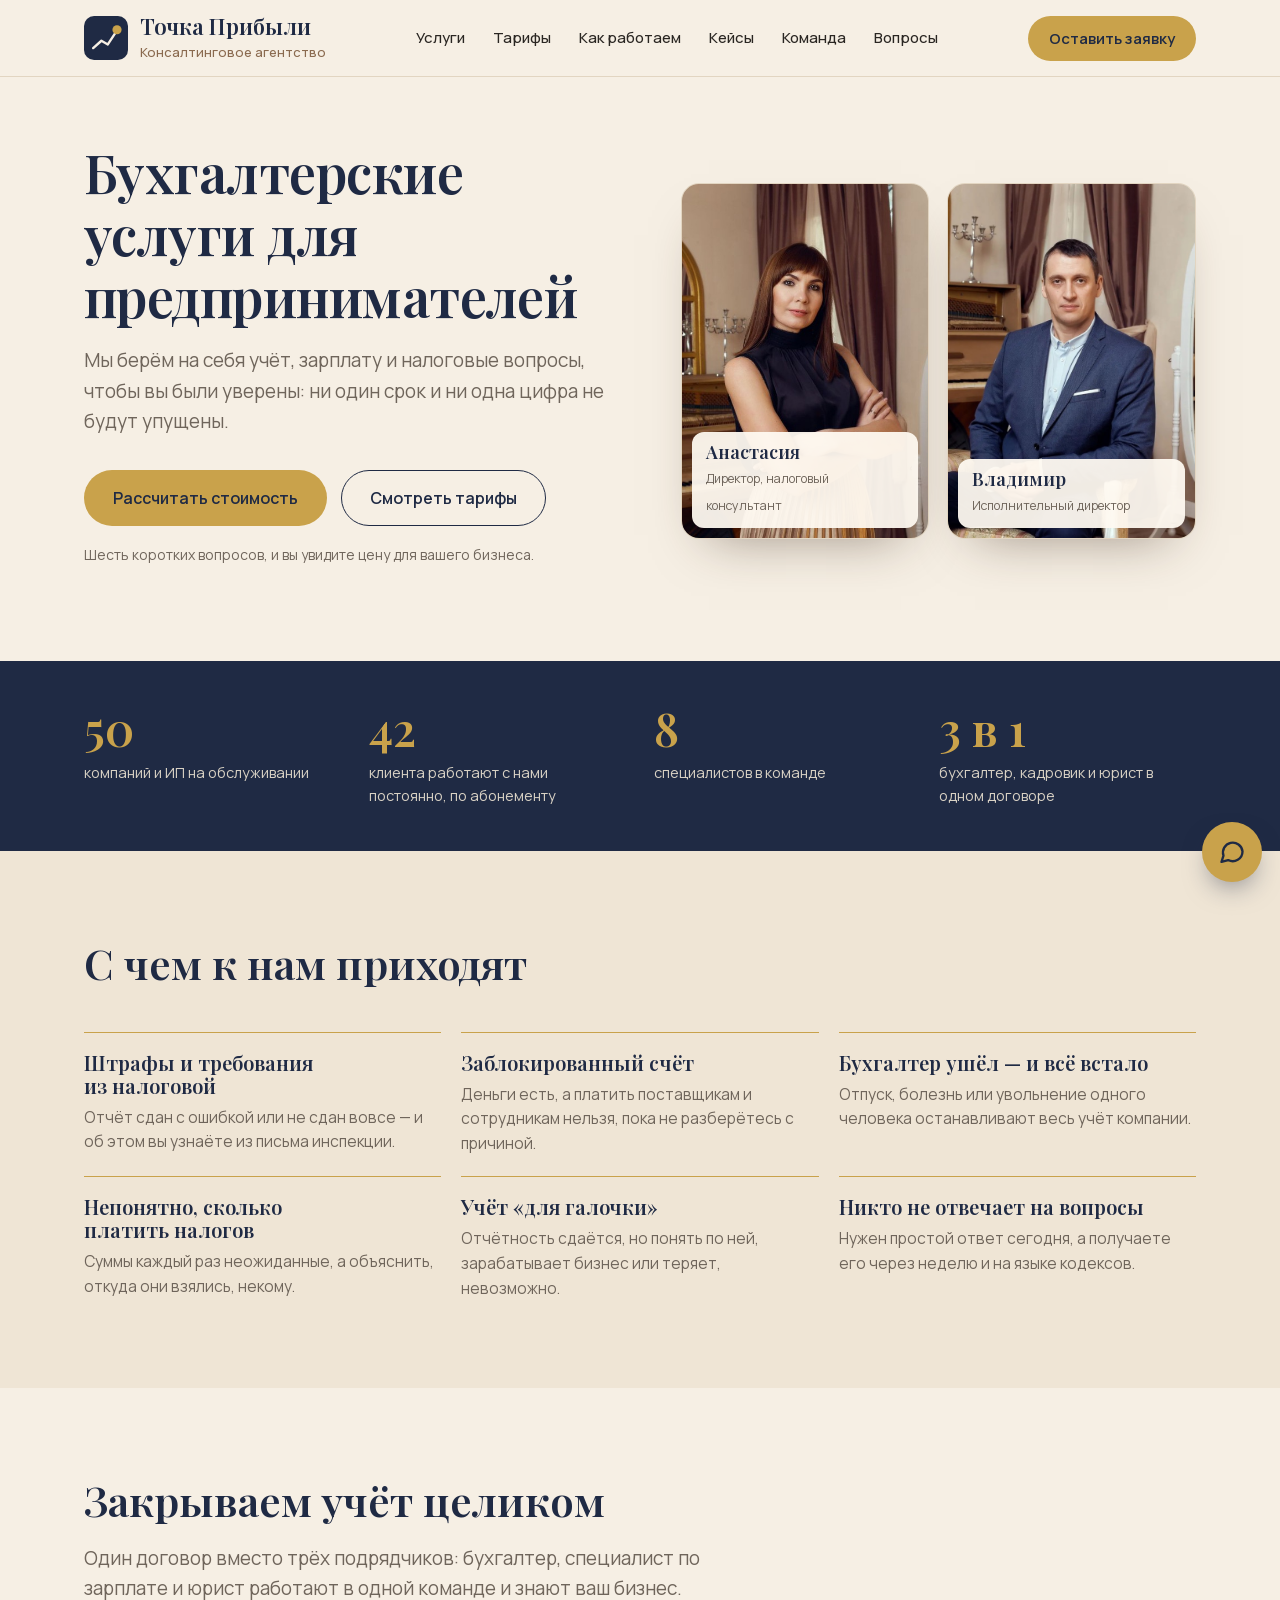
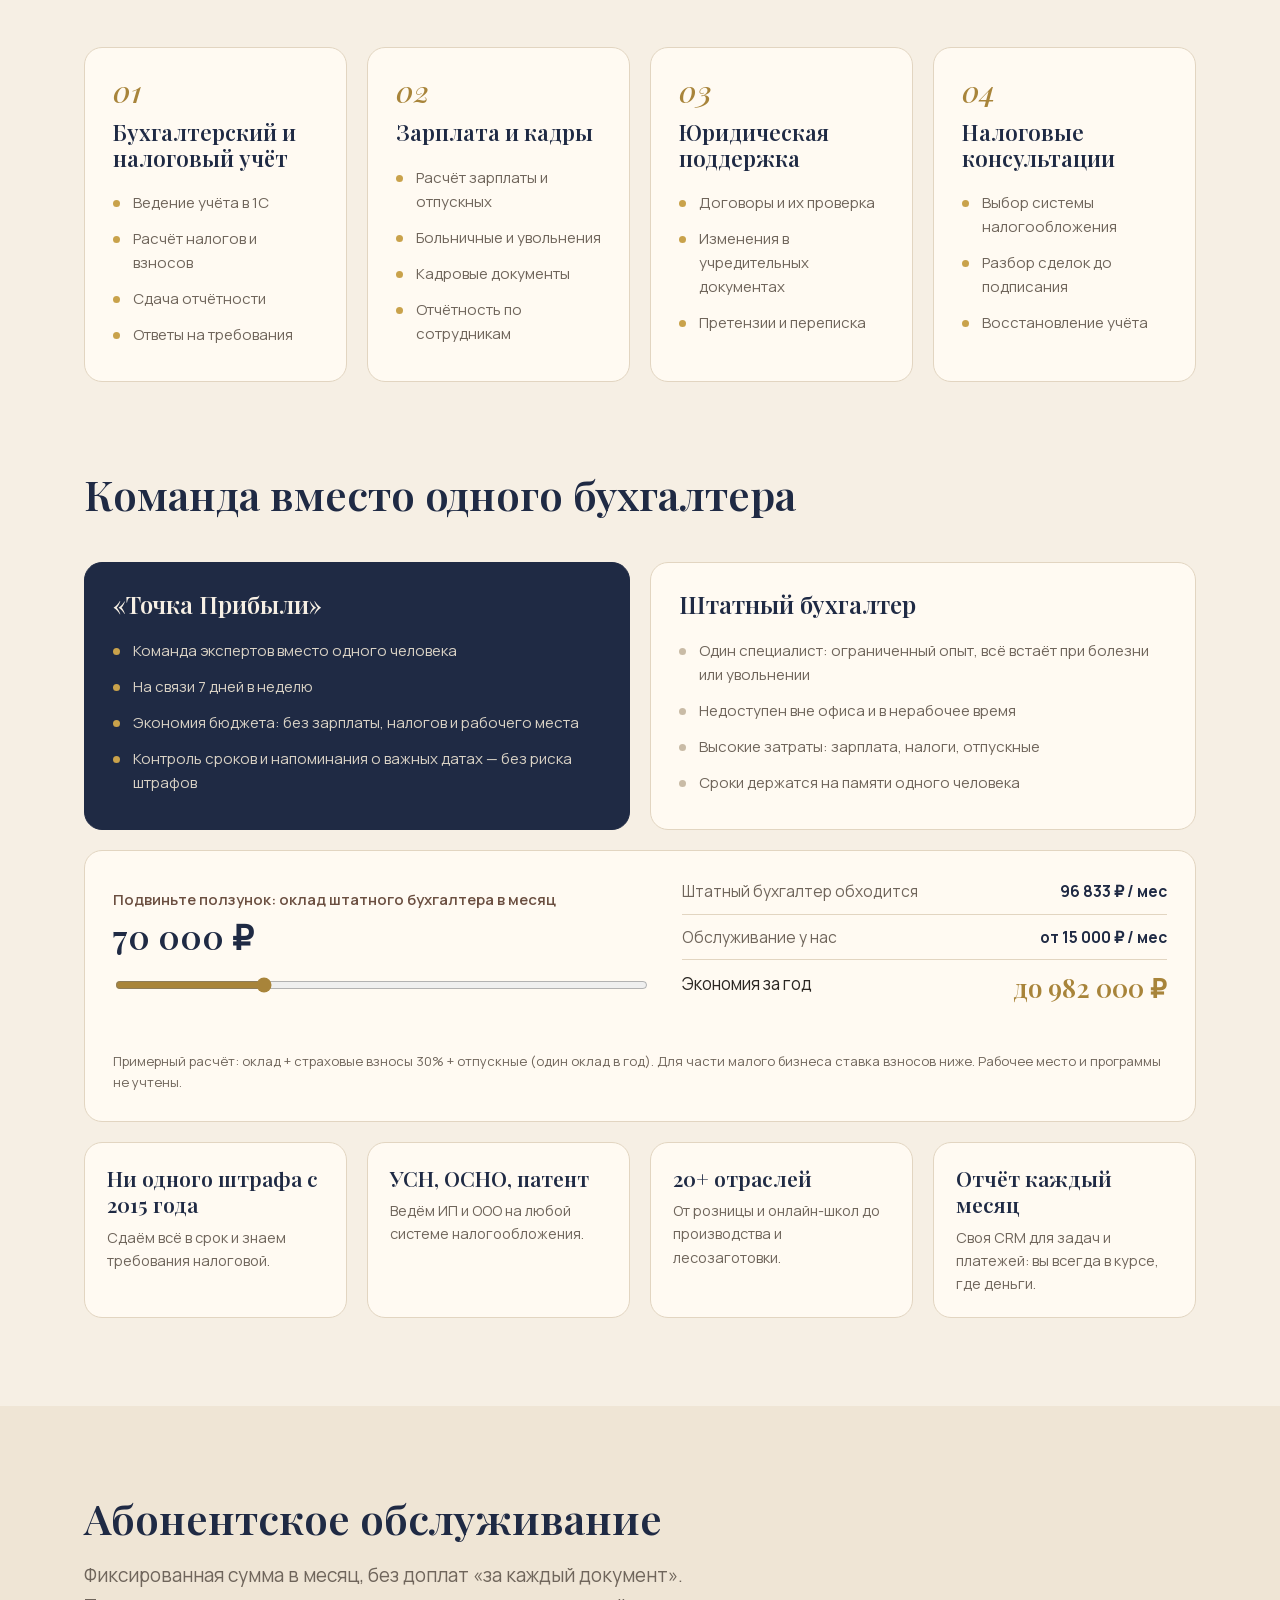
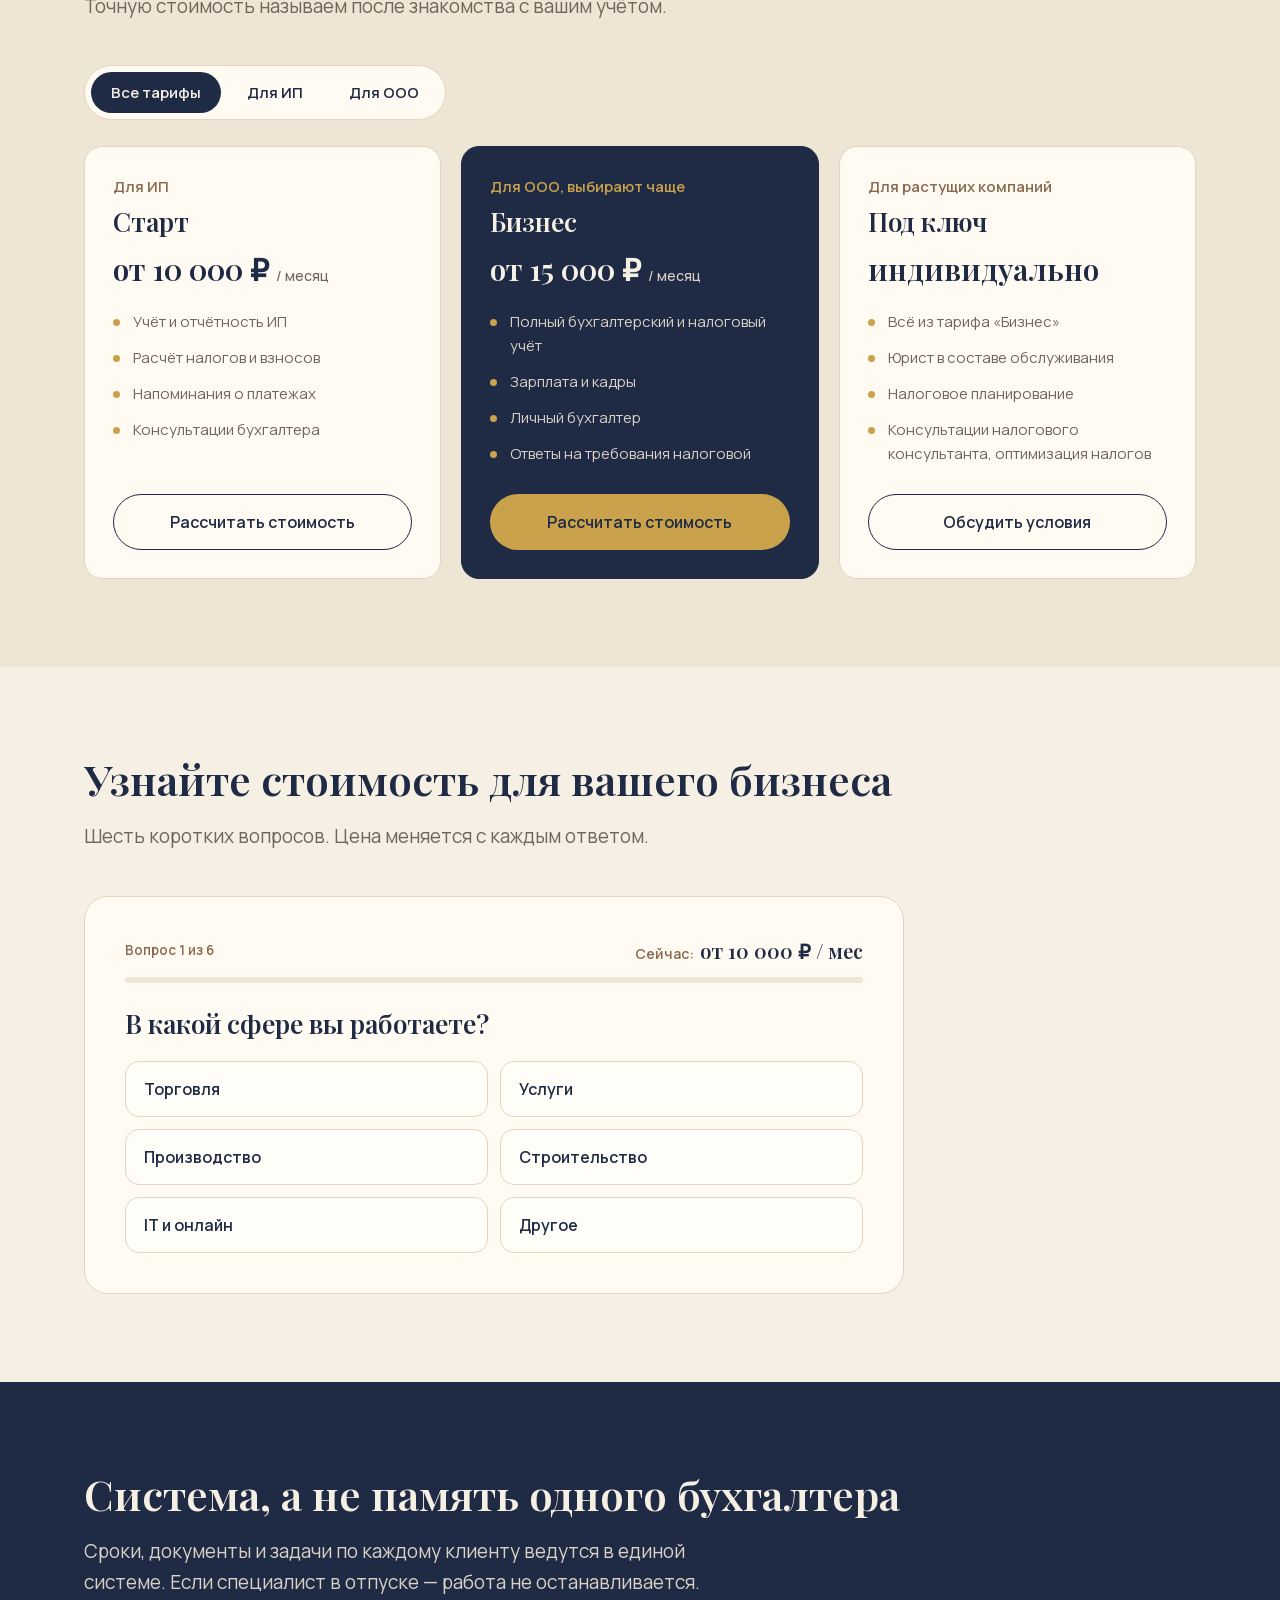
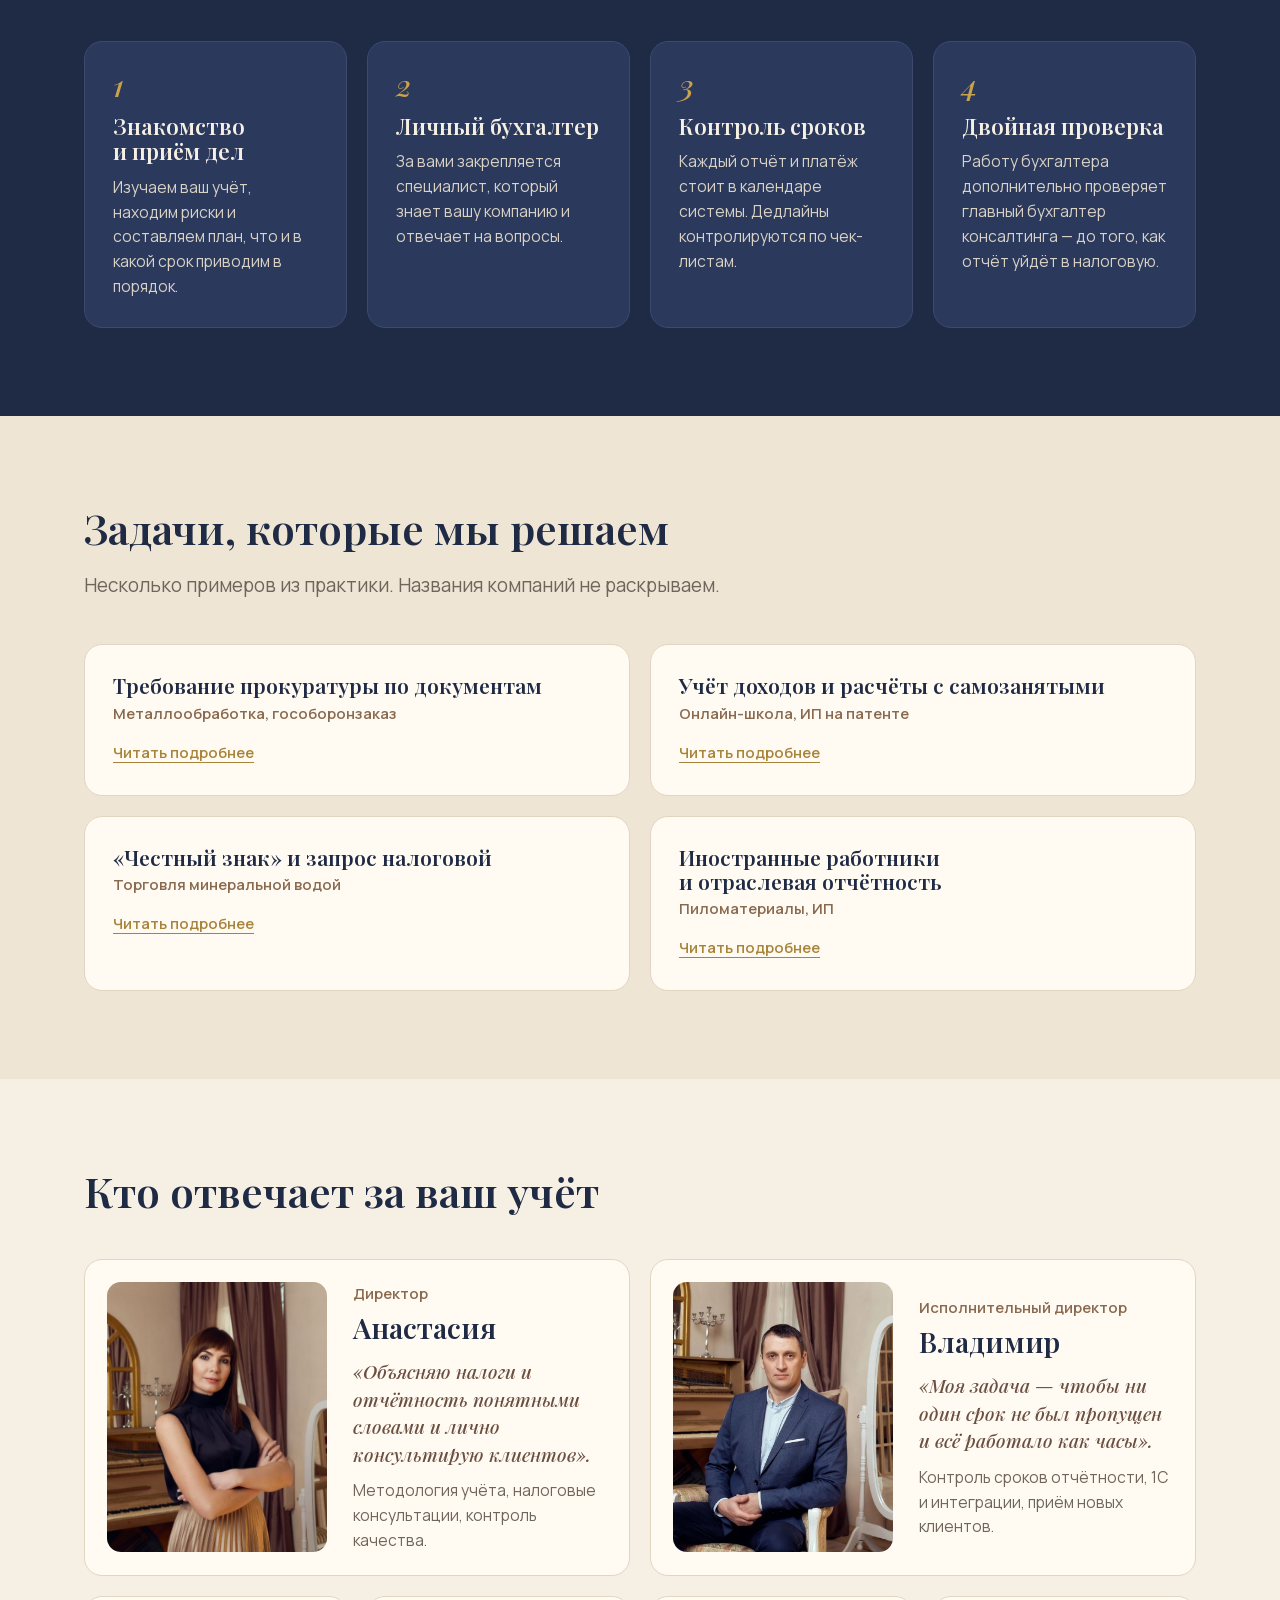
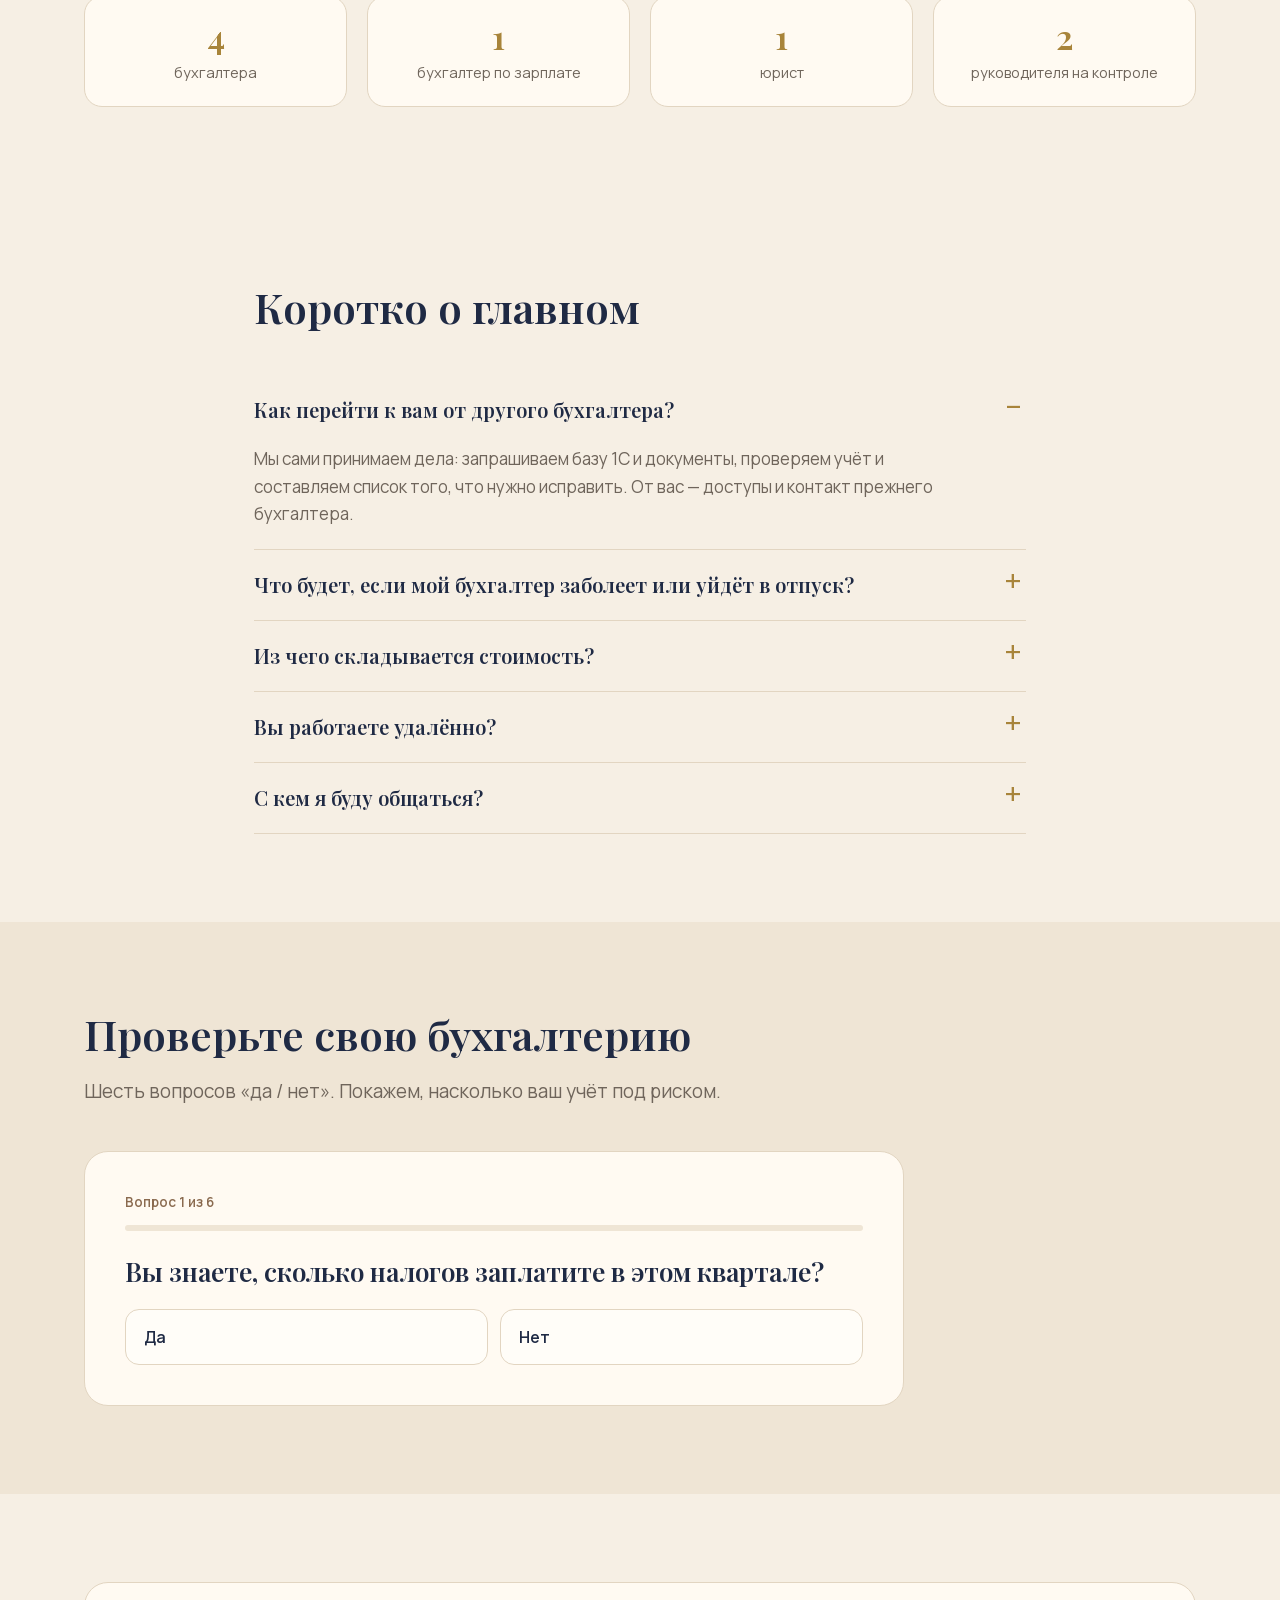
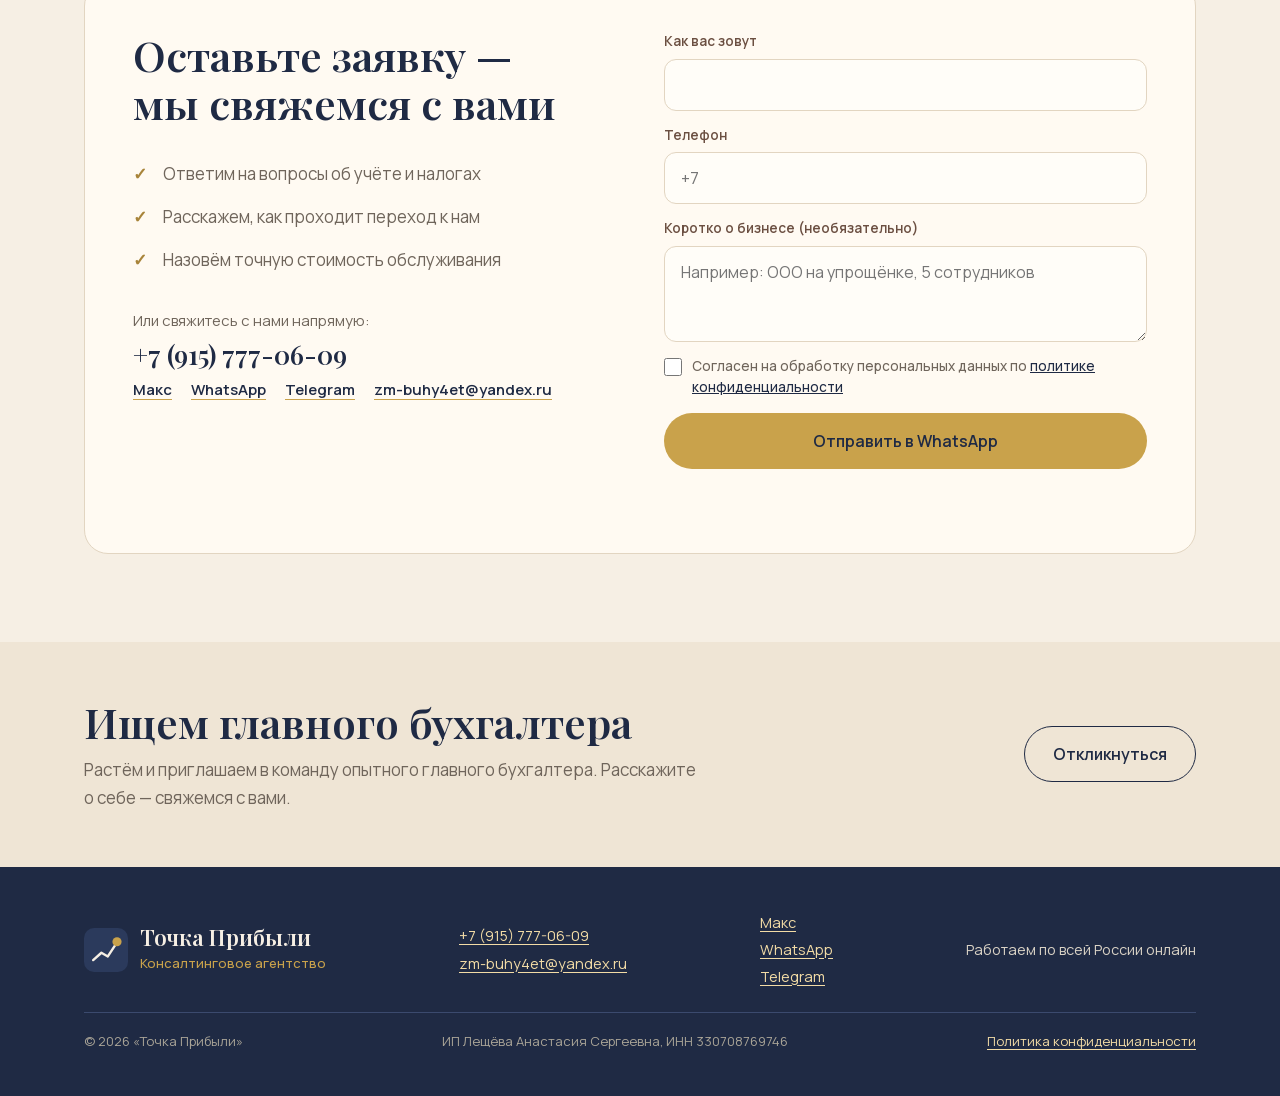
==== commit 7ea8185f: "Шрифты на самом сайте вместо Google Fonts Co-Authored-By: Claude Opus 5.5 <noreply@anthropic.com>" ====
--- a/index.html
+++ b/index.html
@@ -6,17 +6,15 @@
 <title>Точка Прибыли: бухгалтерия и налоговый консалтинг для бизнеса</title>
 <meta name="description" content="Консалтинговое агентство «Точка Прибыли»: бухгалтерское обслуживание, зарплата и кадры, юридическая поддержка. За ваш учёт лично отвечают владельцы.">
 <meta property="og:type" content="website">
-<meta property="og:url" content="https://ravestyle.online/">
+<meta property="og:url" content="https://tochka-pribyli.ru/">
 <meta property="og:title" content="Точка Прибыли — бухгалтерские услуги для предпринимателей">
 <meta property="og:description" content="Учёт, зарплата и налоги для ИП и ООО по всей России. Рассчитайте стоимость за 1 минуту.">
-<meta property="og:image" content="https://ravestyle.online/og.png">
+<meta property="og:image" content="https://tochka-pribyli.ru/og.png">
 <meta property="og:image:width" content="1200">
 <meta property="og:image:height" content="630">
 <meta name="twitter:card" content="summary_large_image">
 <link rel="icon" href="logo-mark.svg" type="image/svg+xml">
-<link rel="preconnect" href="https://fonts.googleapis.com">
-<link rel="preconnect" href="https://fonts.gstatic.com" crossorigin>
-<link href="https://fonts.googleapis.com/css2?family=Manrope:wght@400;500;600;700&family=Playfair+Display:ital,wght@0,500;0,600;1,500&display=swap" rel="stylesheet">
+<link rel="stylesheet" href="fonts/fonts.css">
 <style>
   /* Hallmark · v2.0.0 · audit → polish · genre: editorial · theme: own (warm photo palette, by request) · copy: verbatim (Russian copy: the dash is standard punctuation, the client approved the text) */
   /* Hallmark · pre-emit critique: P4 H4 E4 S3 R4 V4 · weakest: S, the page leans on cards; kept the layout the client approved and removed the generated tells instead */
--- a/fonts/fonts.css
+++ b/fonts/fonts.css
@@ -0,0 +1,7 @@
+/* Шрифты лежат на самом сайте, чтобы IP посетителей не уходили в Google. Лицензия OFL — файлы OFL-*.txt рядом */
+@font-face { font-family: 'Manrope'; font-style: normal; font-weight: 400 700; font-display: swap; src: url(manrope-cyrillic.woff2) format('woff2'); unicode-range: U+0301, U+0400-045F, U+0490-0491, U+04B0-04B1, U+2116; }
+@font-face { font-family: 'Manrope'; font-style: normal; font-weight: 400 700; font-display: swap; src: url(manrope-latin.woff2) format('woff2'); unicode-range: U+0000-00FF, U+0131, U+0152-0153, U+02BB-02BC, U+02C6, U+02DA, U+02DC, U+0304, U+0308, U+0329, U+2000-206F, U+20AC, U+2122, U+2191, U+2193, U+2212, U+2215, U+FEFF, U+FFFD; }
+@font-face { font-family: 'Playfair Display'; font-style: normal; font-weight: 500 600; font-display: swap; src: url(playfair-cyrillic.woff2) format('woff2'); unicode-range: U+0301, U+0400-045F, U+0490-0491, U+04B0-04B1, U+2116; }
+@font-face { font-family: 'Playfair Display'; font-style: normal; font-weight: 500 600; font-display: swap; src: url(playfair-latin.woff2) format('woff2'); unicode-range: U+0000-00FF, U+0131, U+0152-0153, U+02BB-02BC, U+02C6, U+02DA, U+02DC, U+0304, U+0308, U+0329, U+2000-206F, U+20AC, U+2122, U+2191, U+2193, U+2212, U+2215, U+FEFF, U+FFFD; }
+@font-face { font-family: 'Playfair Display'; font-style: italic; font-weight: 500; font-display: swap; src: url(playfair-italic-cyrillic.woff2) format('woff2'); unicode-range: U+0301, U+0400-045F, U+0490-0491, U+04B0-04B1, U+2116; }
+@font-face { font-family: 'Playfair Display'; font-style: italic; font-weight: 500; font-display: swap; src: url(playfair-italic-latin.woff2) format('woff2'); unicode-range: U+0000-00FF, U+0131, U+0152-0153, U+02BB-02BC, U+02C6, U+02DA, U+02DC, U+0304, U+0308, U+0329, U+2000-206F, U+20AC, U+2122, U+2191, U+2193, U+2212, U+2215, U+FEFF, U+FFFD; }
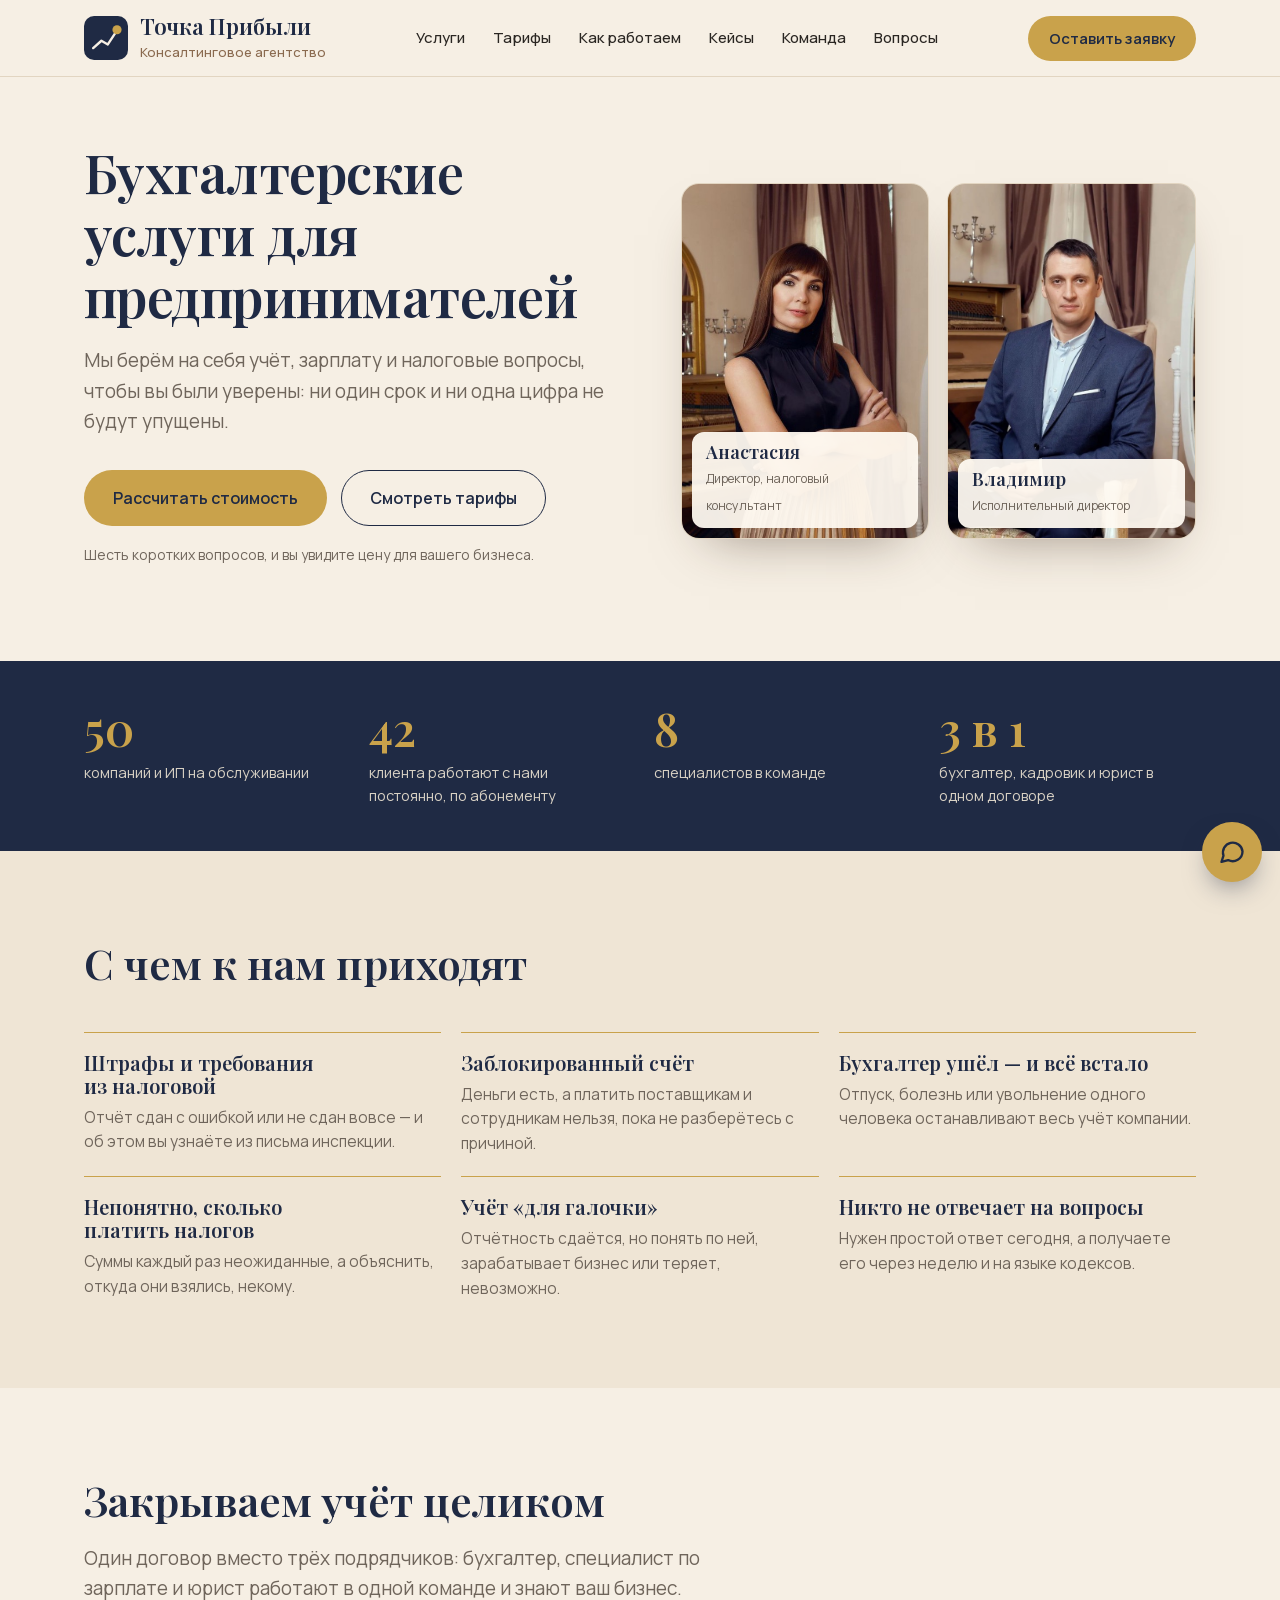
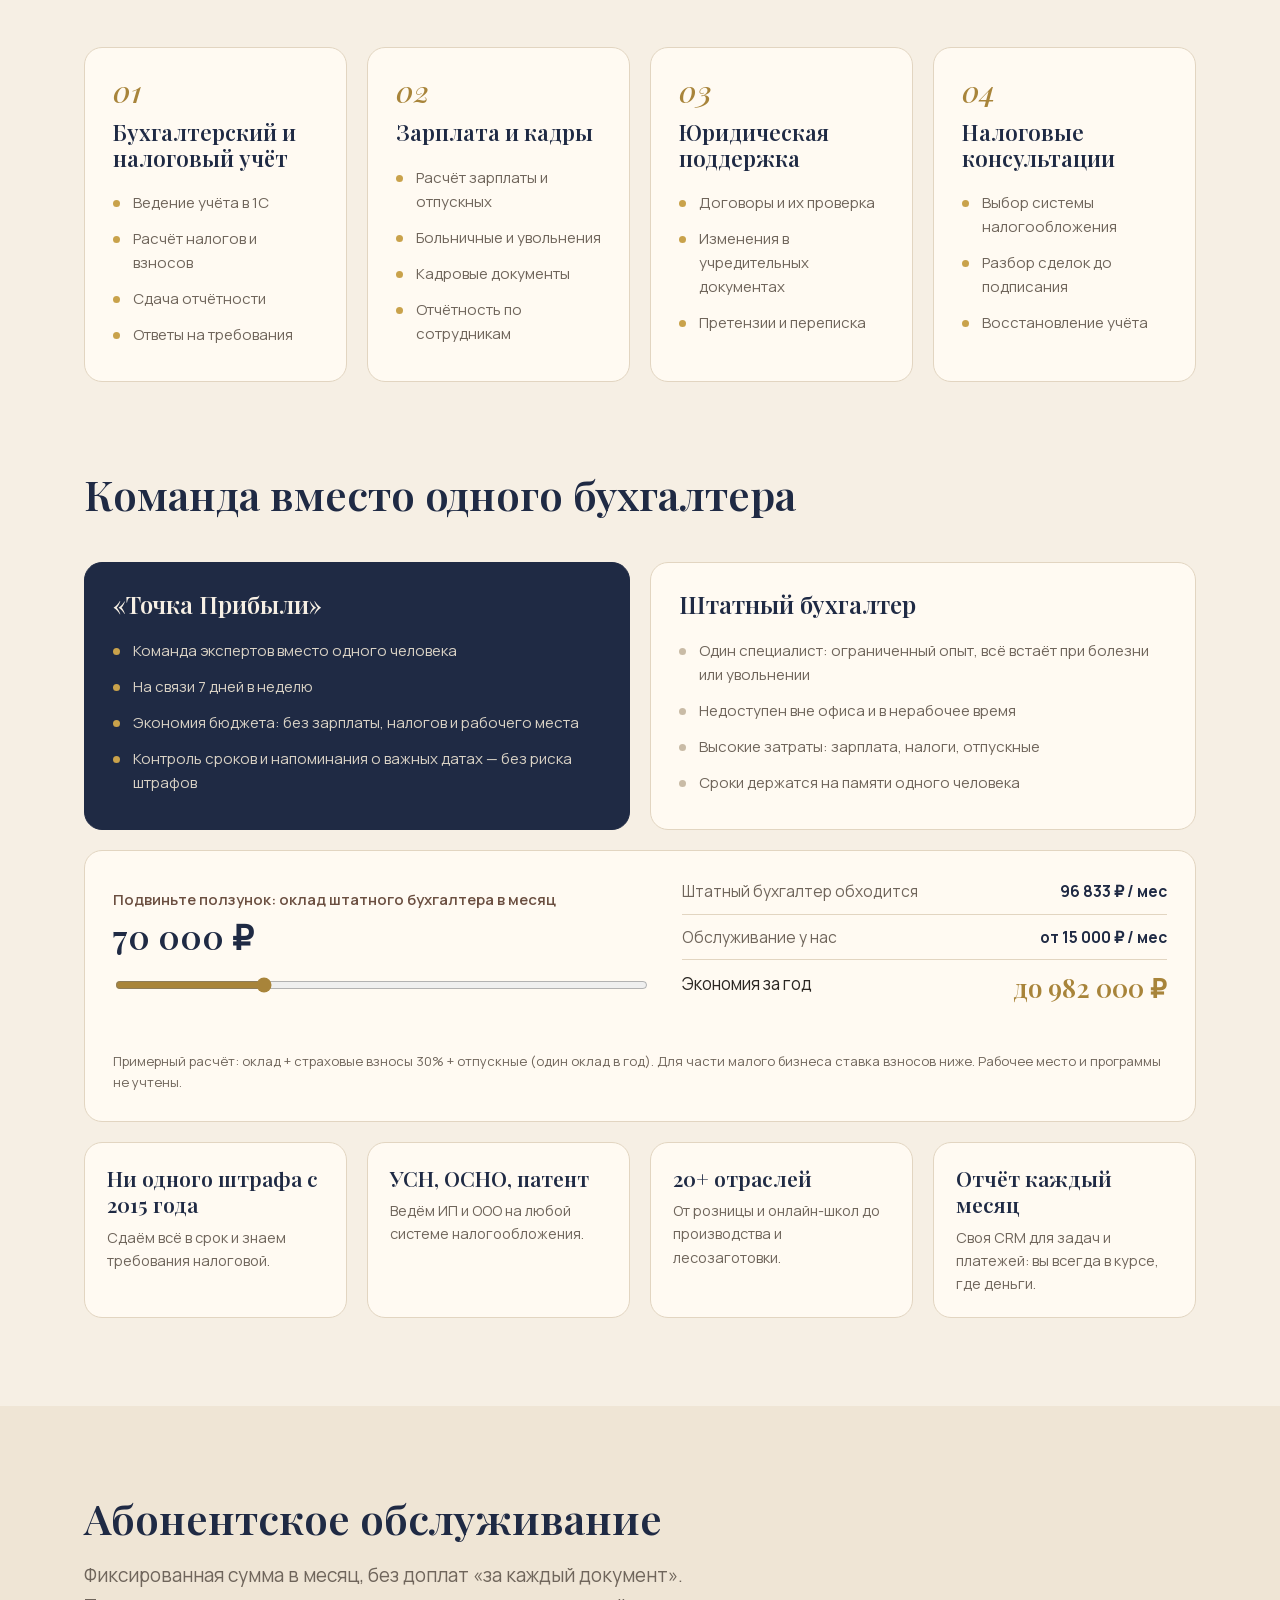
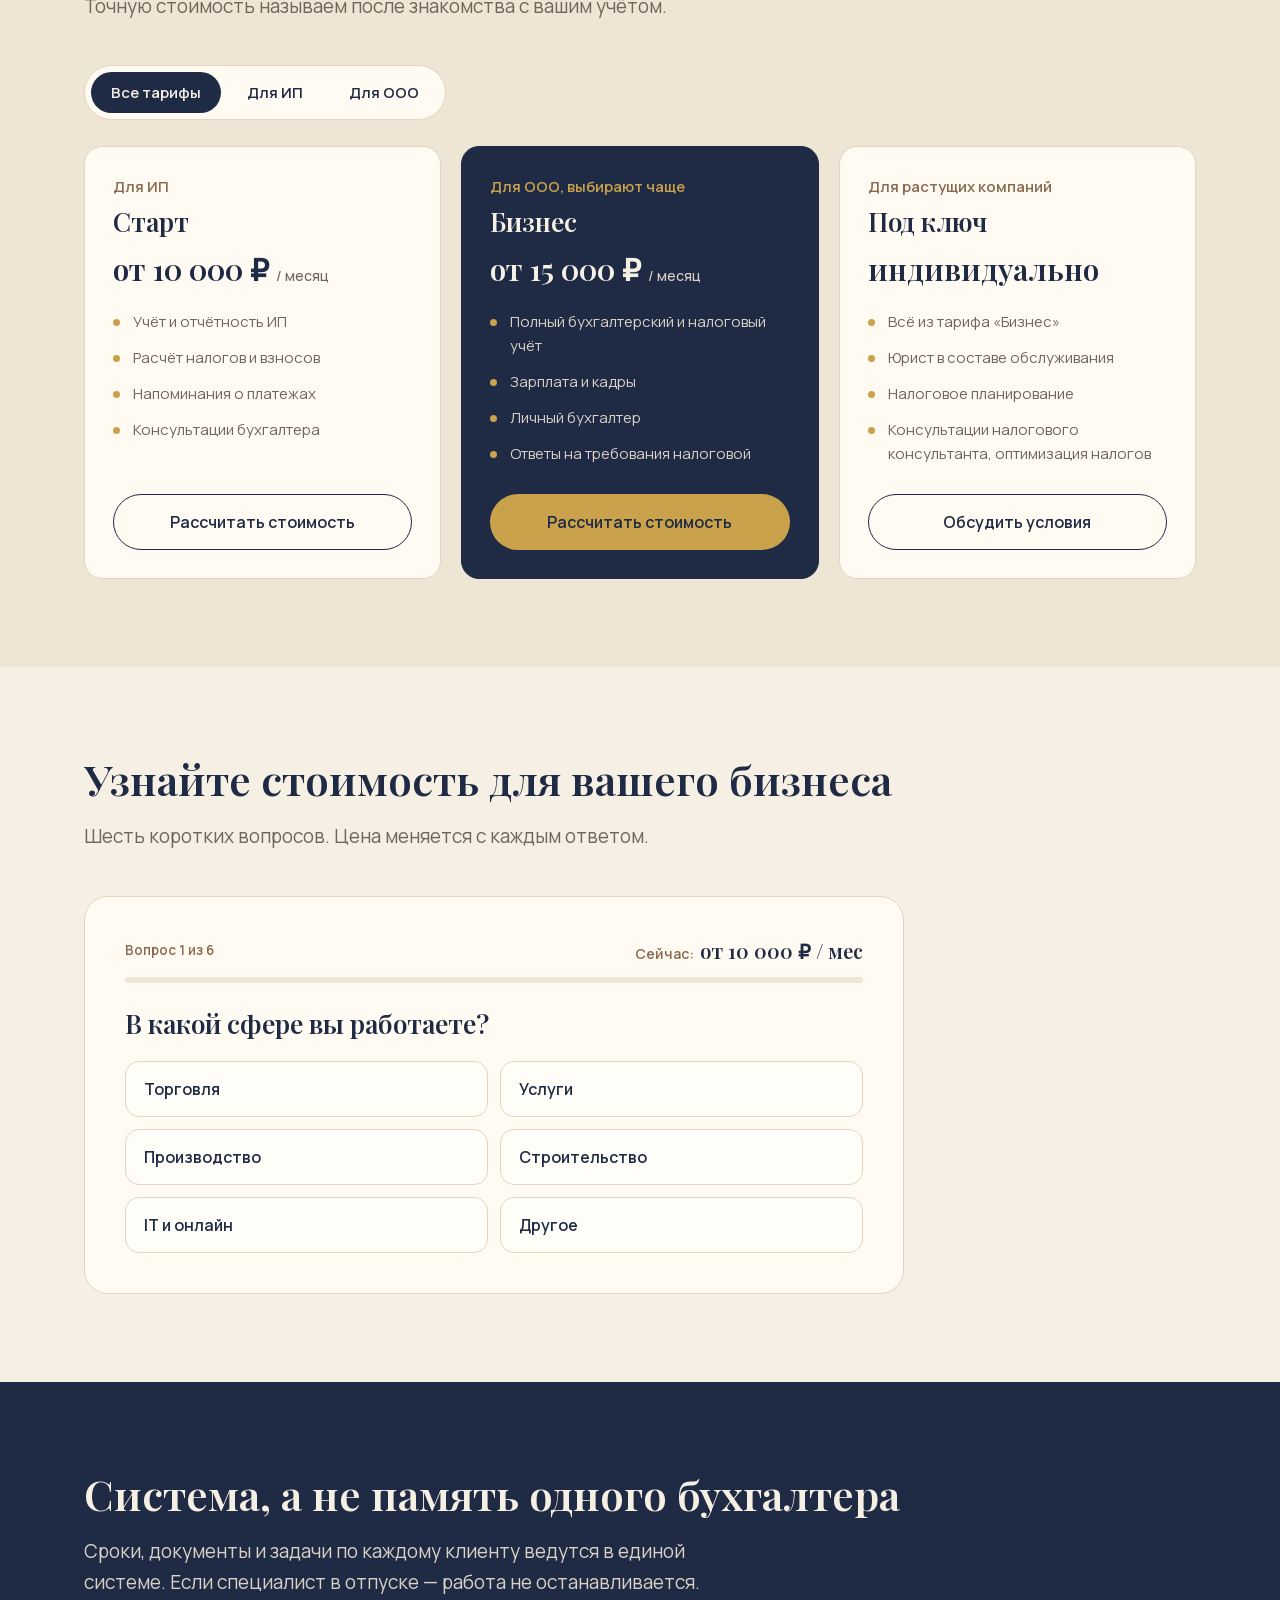
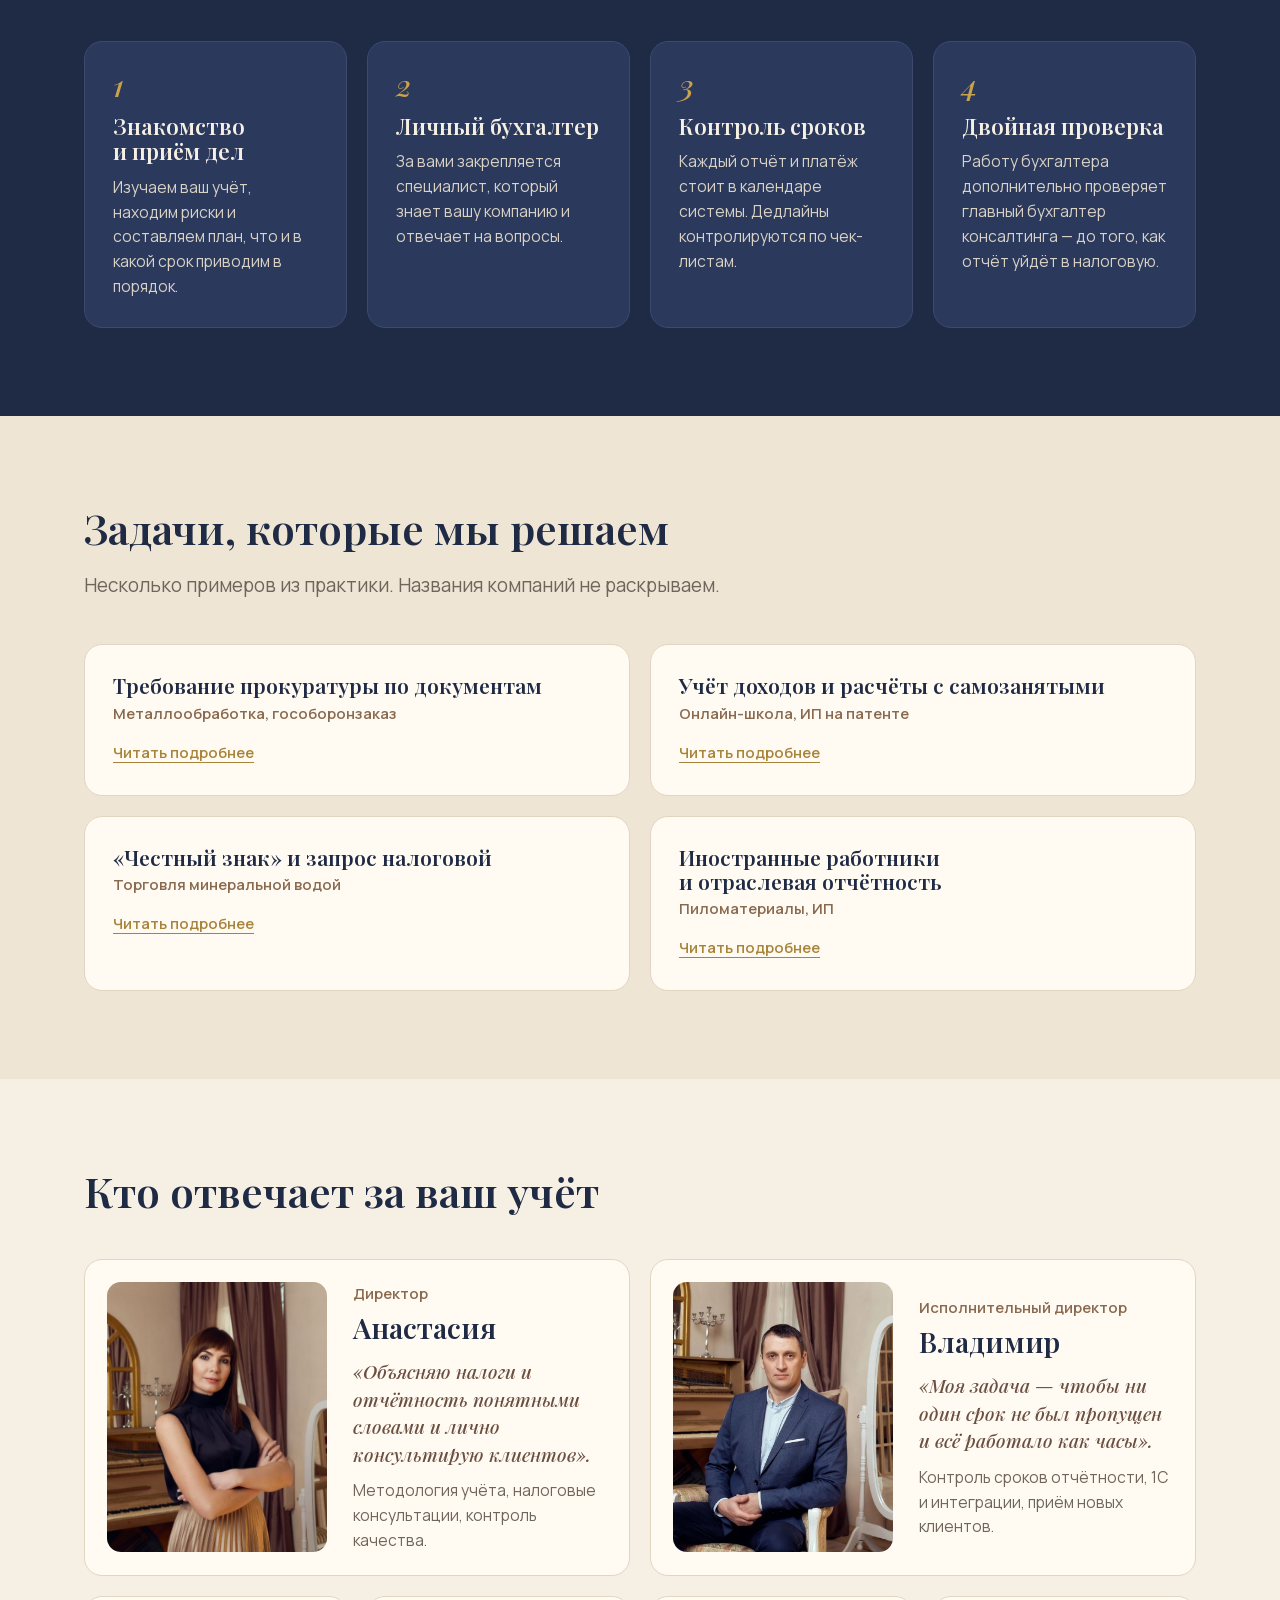
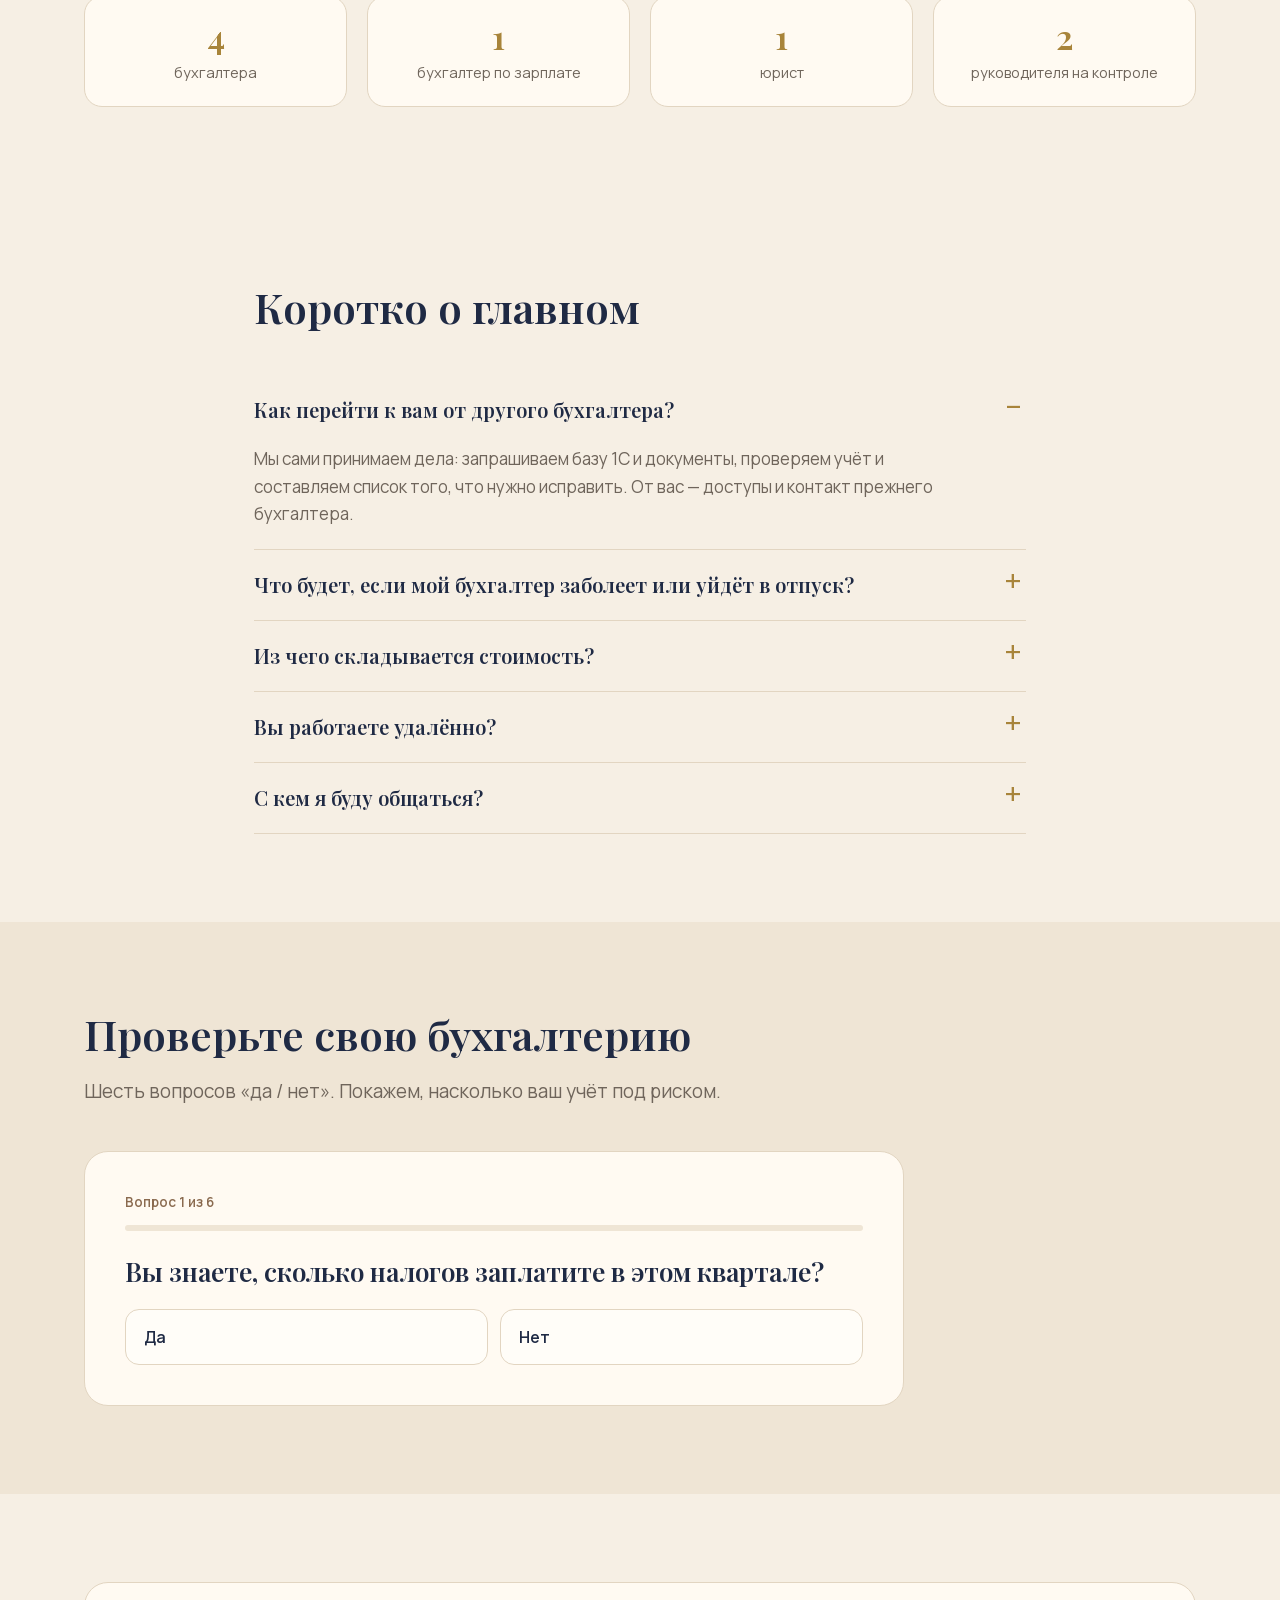
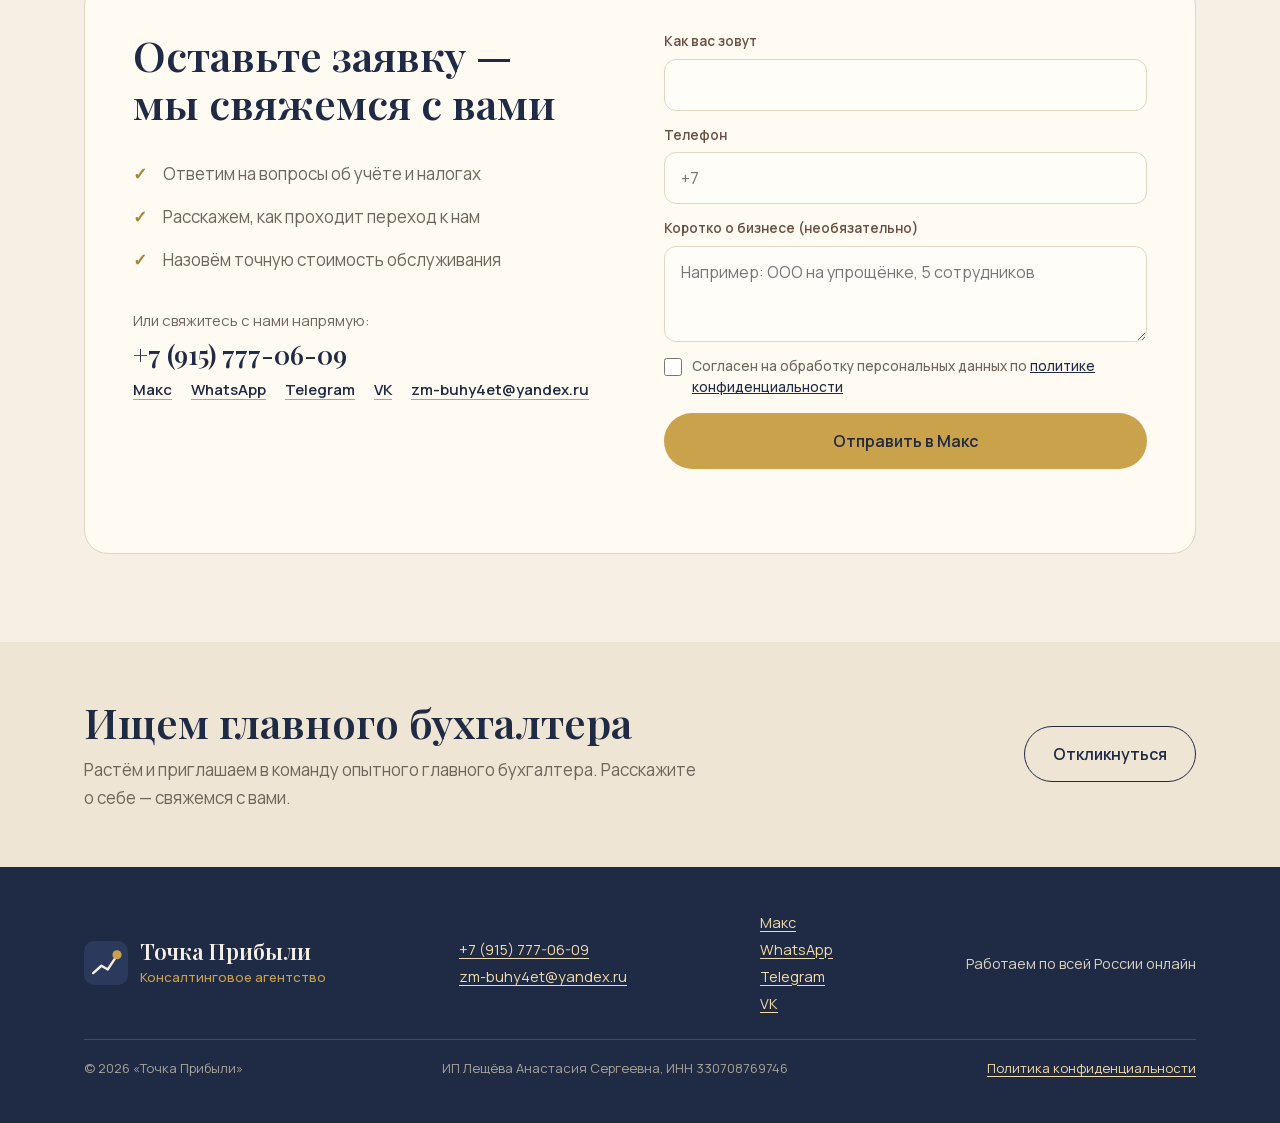
==== commit 2991d0a6: "VK в контактах, форма заявки отправляет в Макс Co-Authored-By: Claude Opus 5.5 <noreply@anthropic.co" ====
--- a/index.html
+++ b/index.html
@@ -603,6 +603,7 @@
           <a href="https://max.ru/u/f9LHodD0cOIAiNCMWBBA3Melrd806FUXMsq1GShI6vxb5RI1ptBXHcyxpxo" target="_blank" rel="noopener">Макс</a>
           <a href="https://wa.me/79157770609" target="_blank" rel="noopener">WhatsApp</a>
           <a href="https://t.me/anastasiial2018" target="_blank" rel="noopener">Telegram</a>
+          <a href="https://vk.ru/id429918112" target="_blank" rel="noopener">VK</a>
           <a href="mailto:zm-buhy4et@yandex.ru">zm-buhy4et@yandex.ru</a>
         </div>
       </div>
@@ -611,7 +612,7 @@
         <label>Телефон<input name="phone" type="tel" autocomplete="tel" placeholder="+7" required></label>
         <label>Коротко о бизнесе (необязательно)<textarea name="about" placeholder="Например: ООО на упрощёнке, 5 сотрудников"></textarea></label>
         <label class="consent"><input type="checkbox" name="agree" required><span>Согласен на обработку персональных данных по <a href="privacy.html" target="_blank">политике конфиденциальности</a></span></label>
-        <button class="btn btn-gold" type="submit">Отправить в WhatsApp</button>
+        <button class="btn btn-gold" type="submit">Отправить в Макс</button>
         <p class="form-msg" id="form-msg" role="status"></p>
       </form>
     </div>
@@ -635,6 +636,7 @@
     <a href="https://max.ru/u/f9LHodD0cOIAiNCMWBBA3Melrd806FUXMsq1GShI6vxb5RI1ptBXHcyxpxo" target="_blank" rel="noopener">Макс</a>
     <a href="https://wa.me/79157770609" target="_blank" rel="noopener">WhatsApp</a>
     <a href="https://t.me/anastasiial2018" target="_blank" rel="noopener">Telegram</a>
+    <a href="https://vk.ru/id429918112" target="_blank" rel="noopener">VK</a>
     <a href="tel:+79157770609">Позвонить</a>
   </div>
   <button class="fab-btn" id="fab-btn" aria-expanded="false" aria-controls="fab-menu" aria-label="Связаться с нами">
@@ -656,6 +658,7 @@
       <a href="https://max.ru/u/f9LHodD0cOIAiNCMWBBA3Melrd806FUXMsq1GShI6vxb5RI1ptBXHcyxpxo" target="_blank" rel="noopener">Макс</a>
       <a href="https://wa.me/79157770609" target="_blank" rel="noopener">WhatsApp</a>
       <a href="https://t.me/anastasiial2018" target="_blank" rel="noopener">Telegram</a>
+      <a href="https://vk.ru/id429918112" target="_blank" rel="noopener">VK</a>
     </div>
     <div>Работаем по всей России онлайн</div>
     <div class="legal">
@@ -700,8 +703,10 @@
     }
     var text = 'Здравствуйте! Хочу обсудить бухгалтерское обслуживание.\nИмя: ' + this.name.value.trim() + '\nТелефон: ' + this.phone.value.trim();
     if (this.about.value.trim()) text += '\nО бизнесе: ' + this.about.value.trim();
-    msg.textContent = 'Открываем WhatsApp — нажмите «Отправить» в чате.';
-    window.open(WA + encodeURIComponent(text), '_blank', 'noopener');
+    // Макс не подставляет текст в чат: копируем заявку, человек вставляет её сам
+    if (navigator.clipboard) navigator.clipboard.writeText(text).catch(function () {});
+    msg.textContent = 'Текст заявки скопирован. Вставьте его в чат Макса и нажмите «Отправить».';
+    window.open(MAX, '_blank', 'noopener');
   });
 
   // Общий движок для квиза и теста. live(answers) — подпись справа от счётчика шагов
